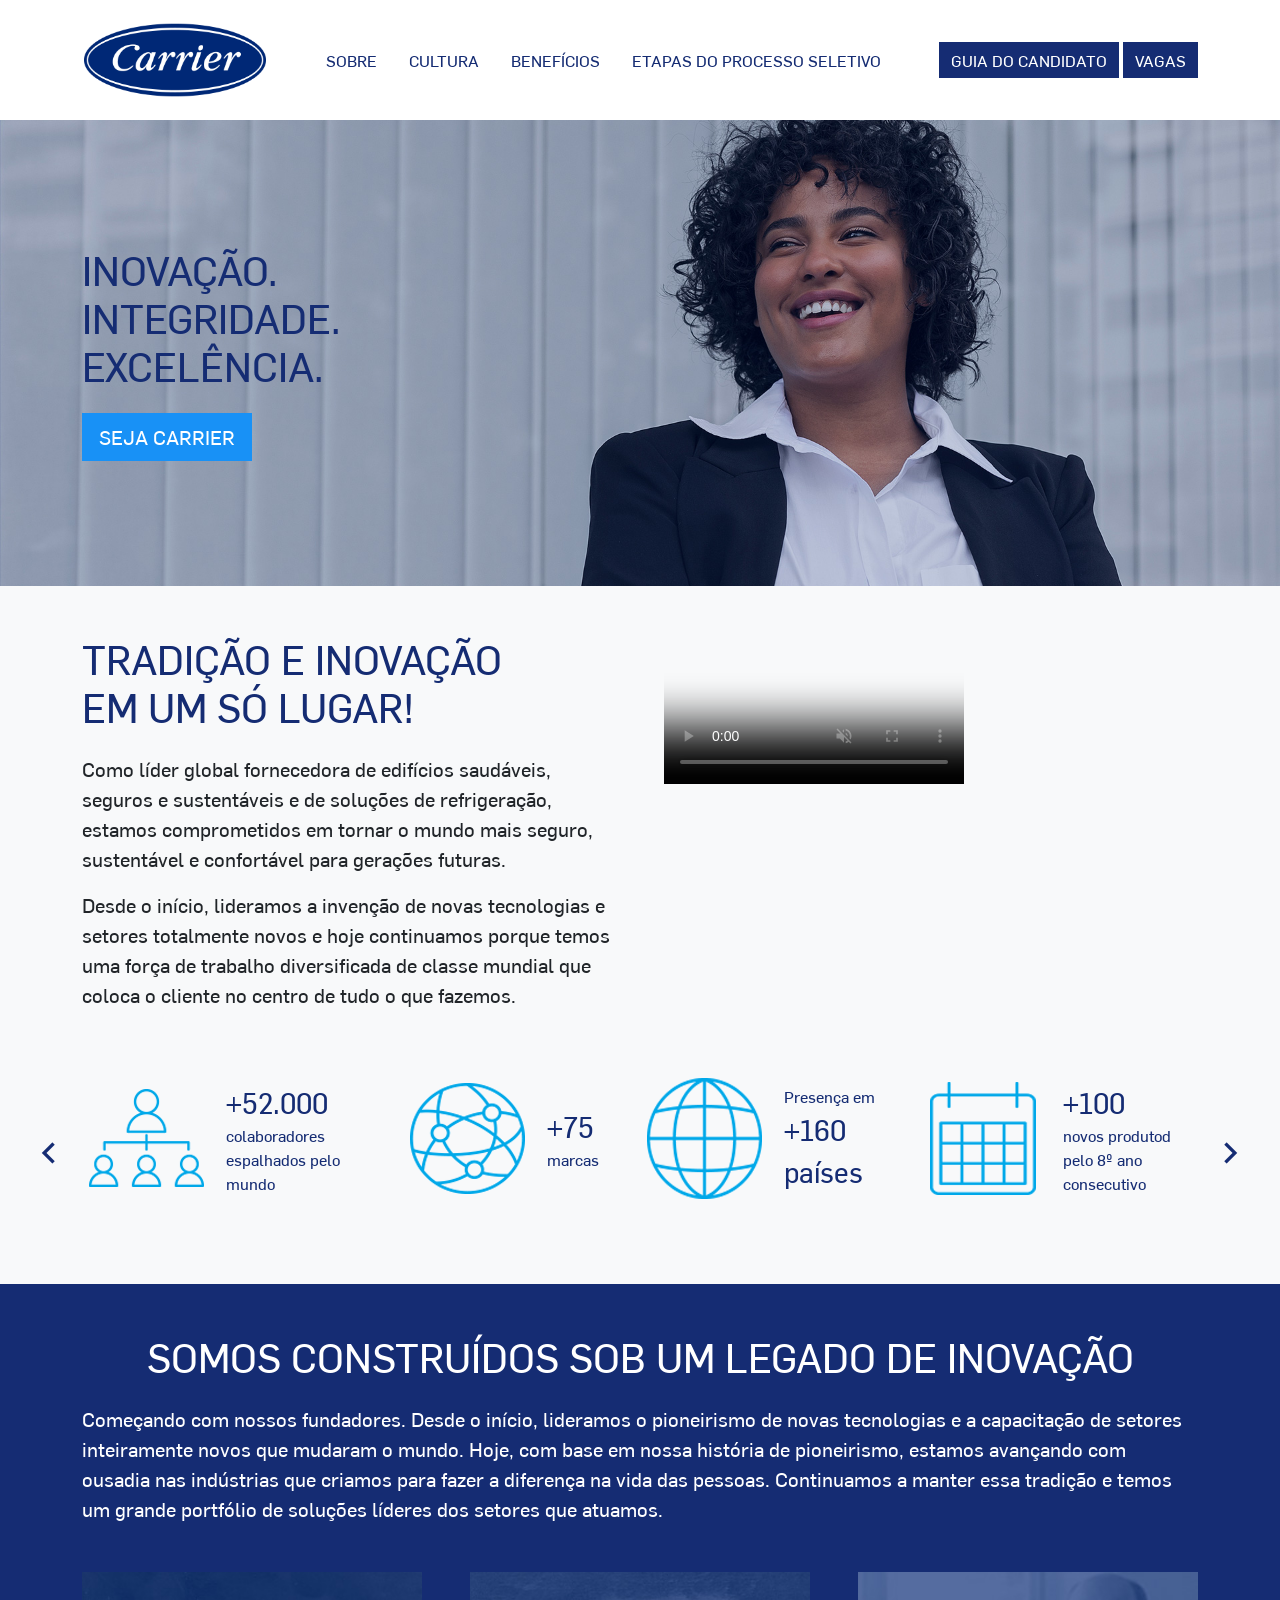
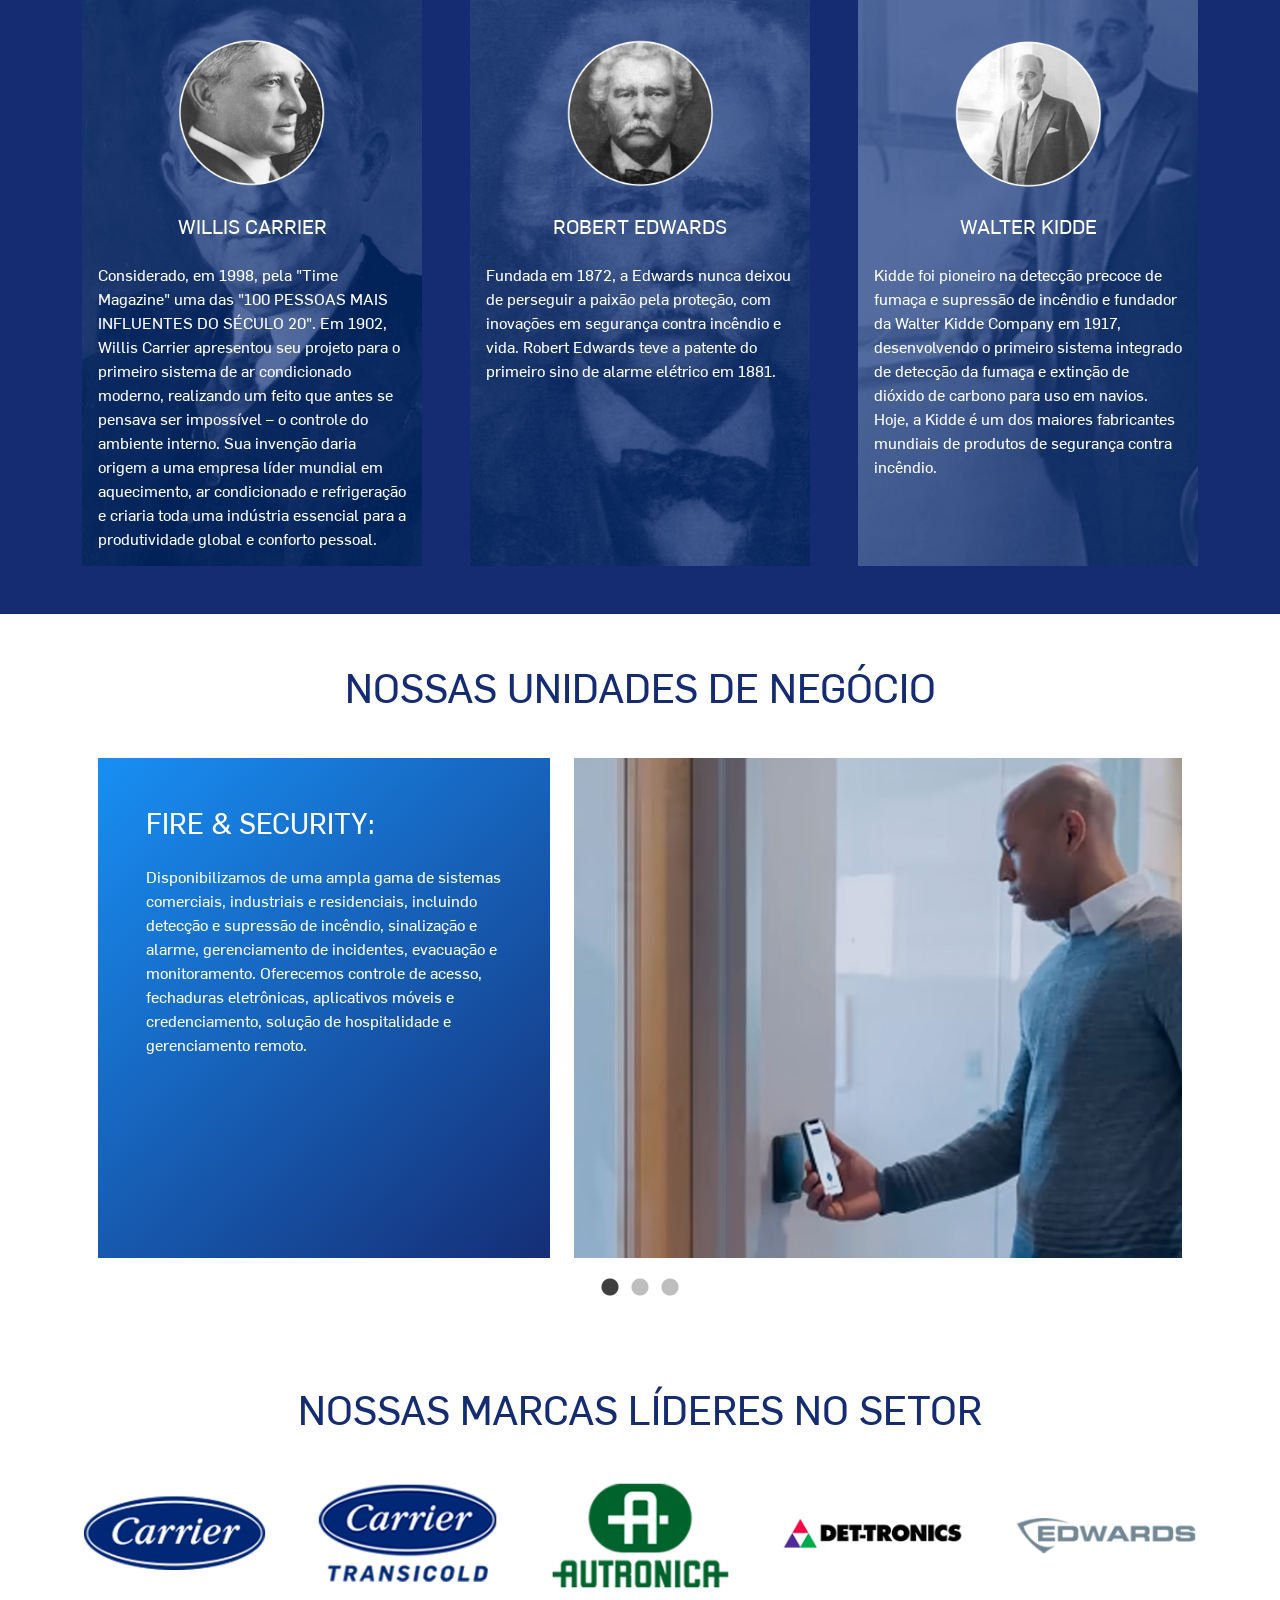
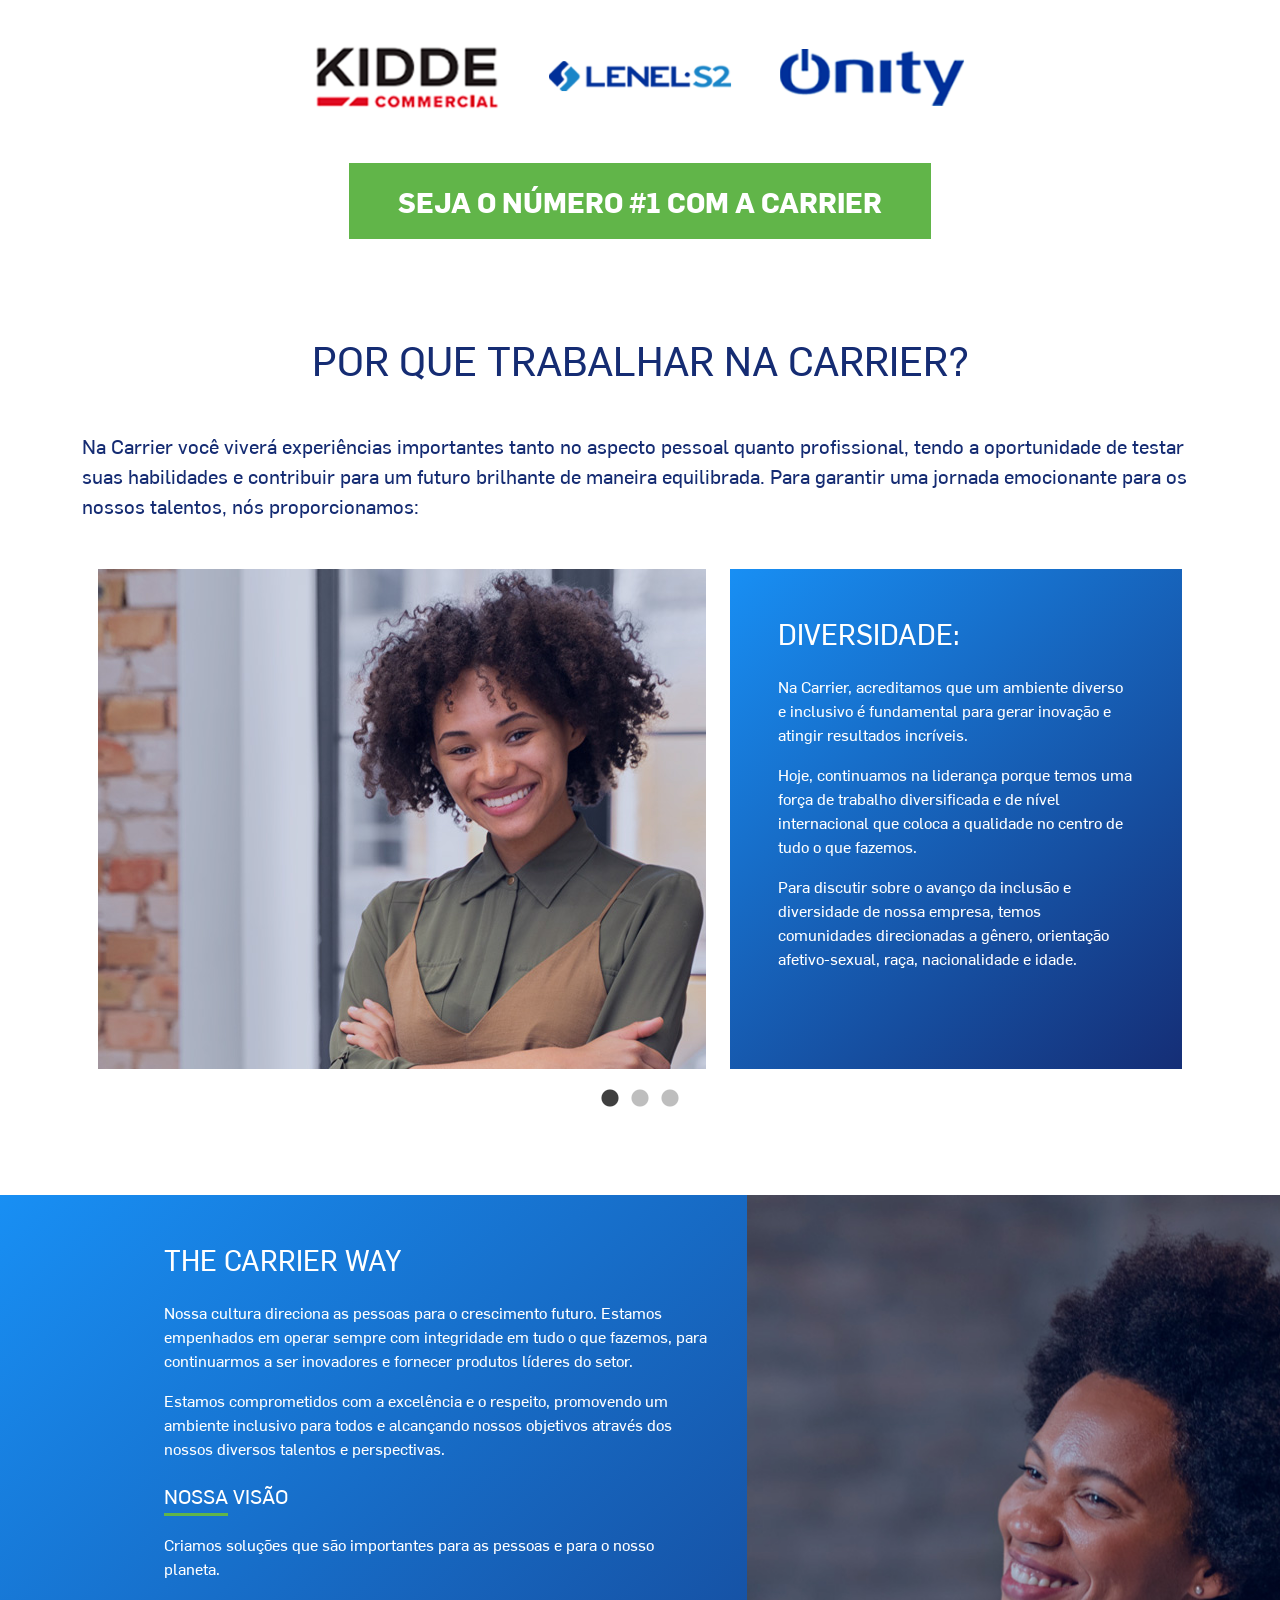
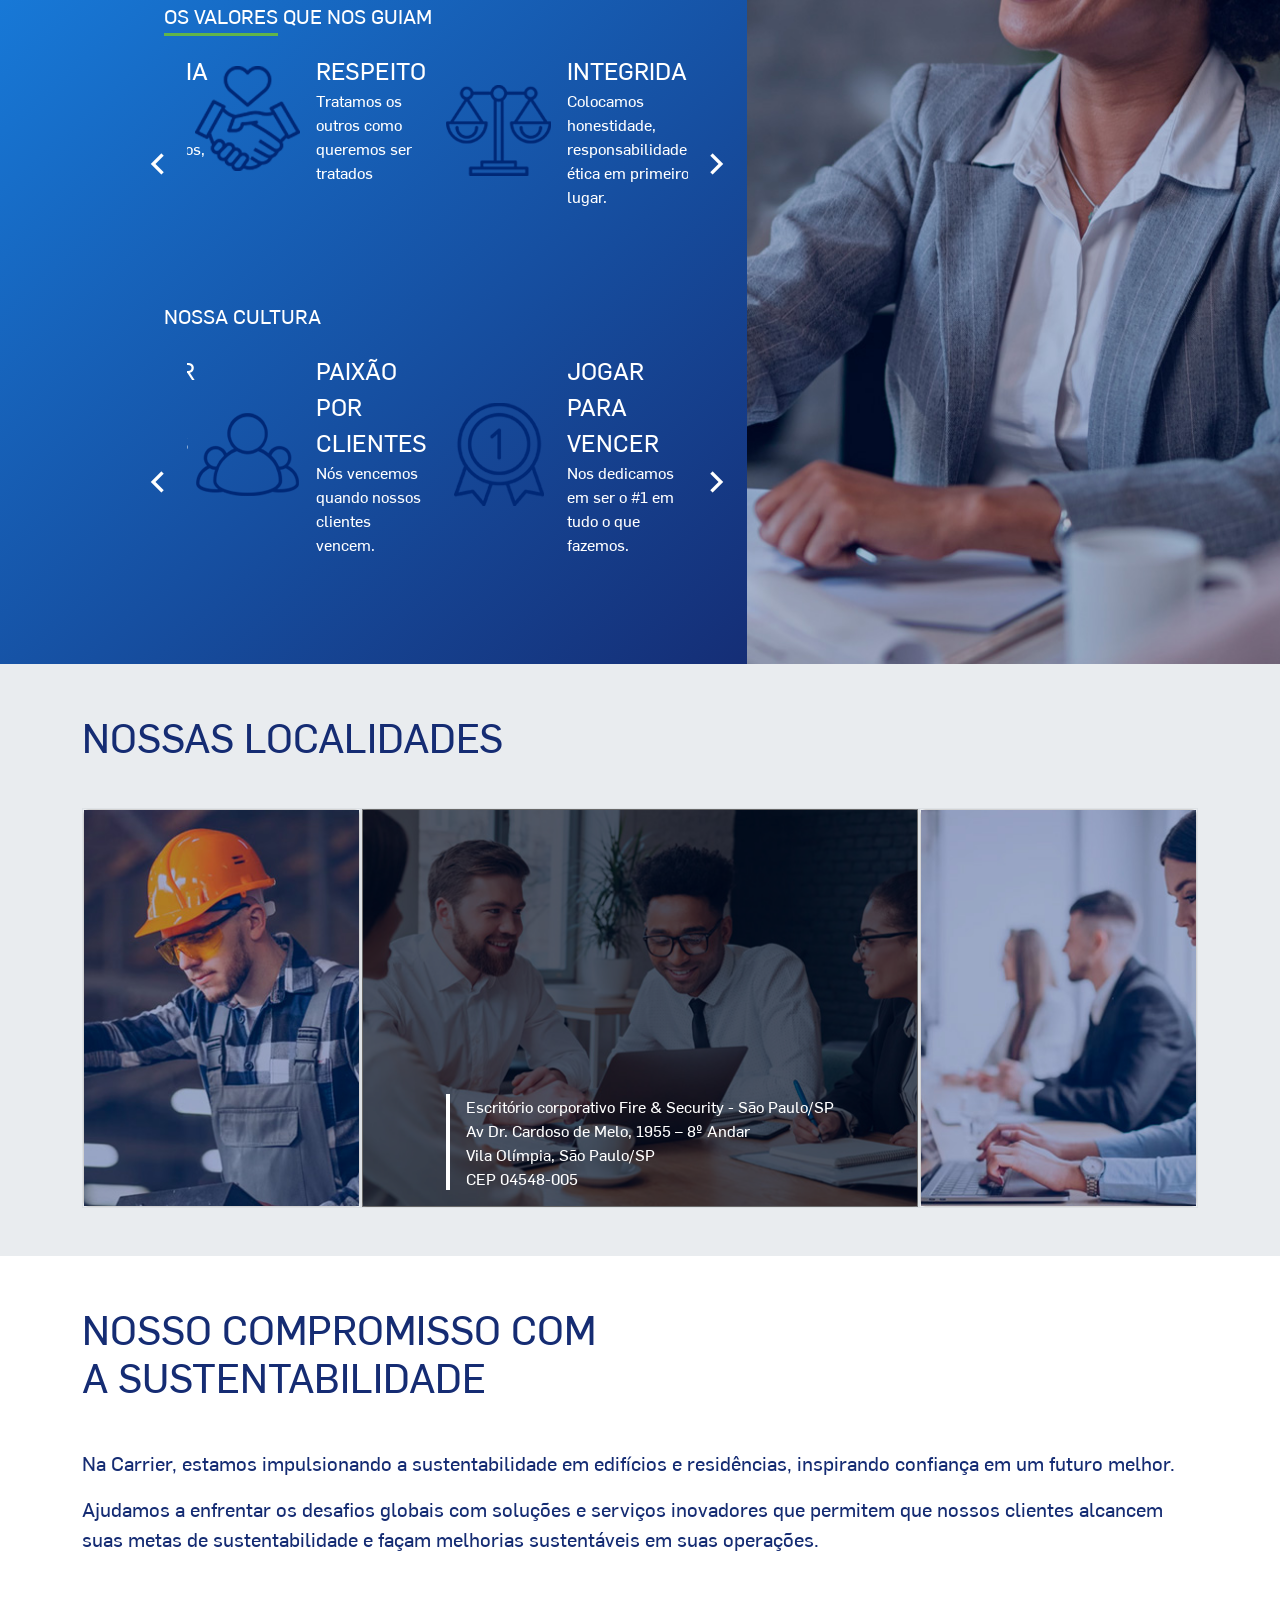
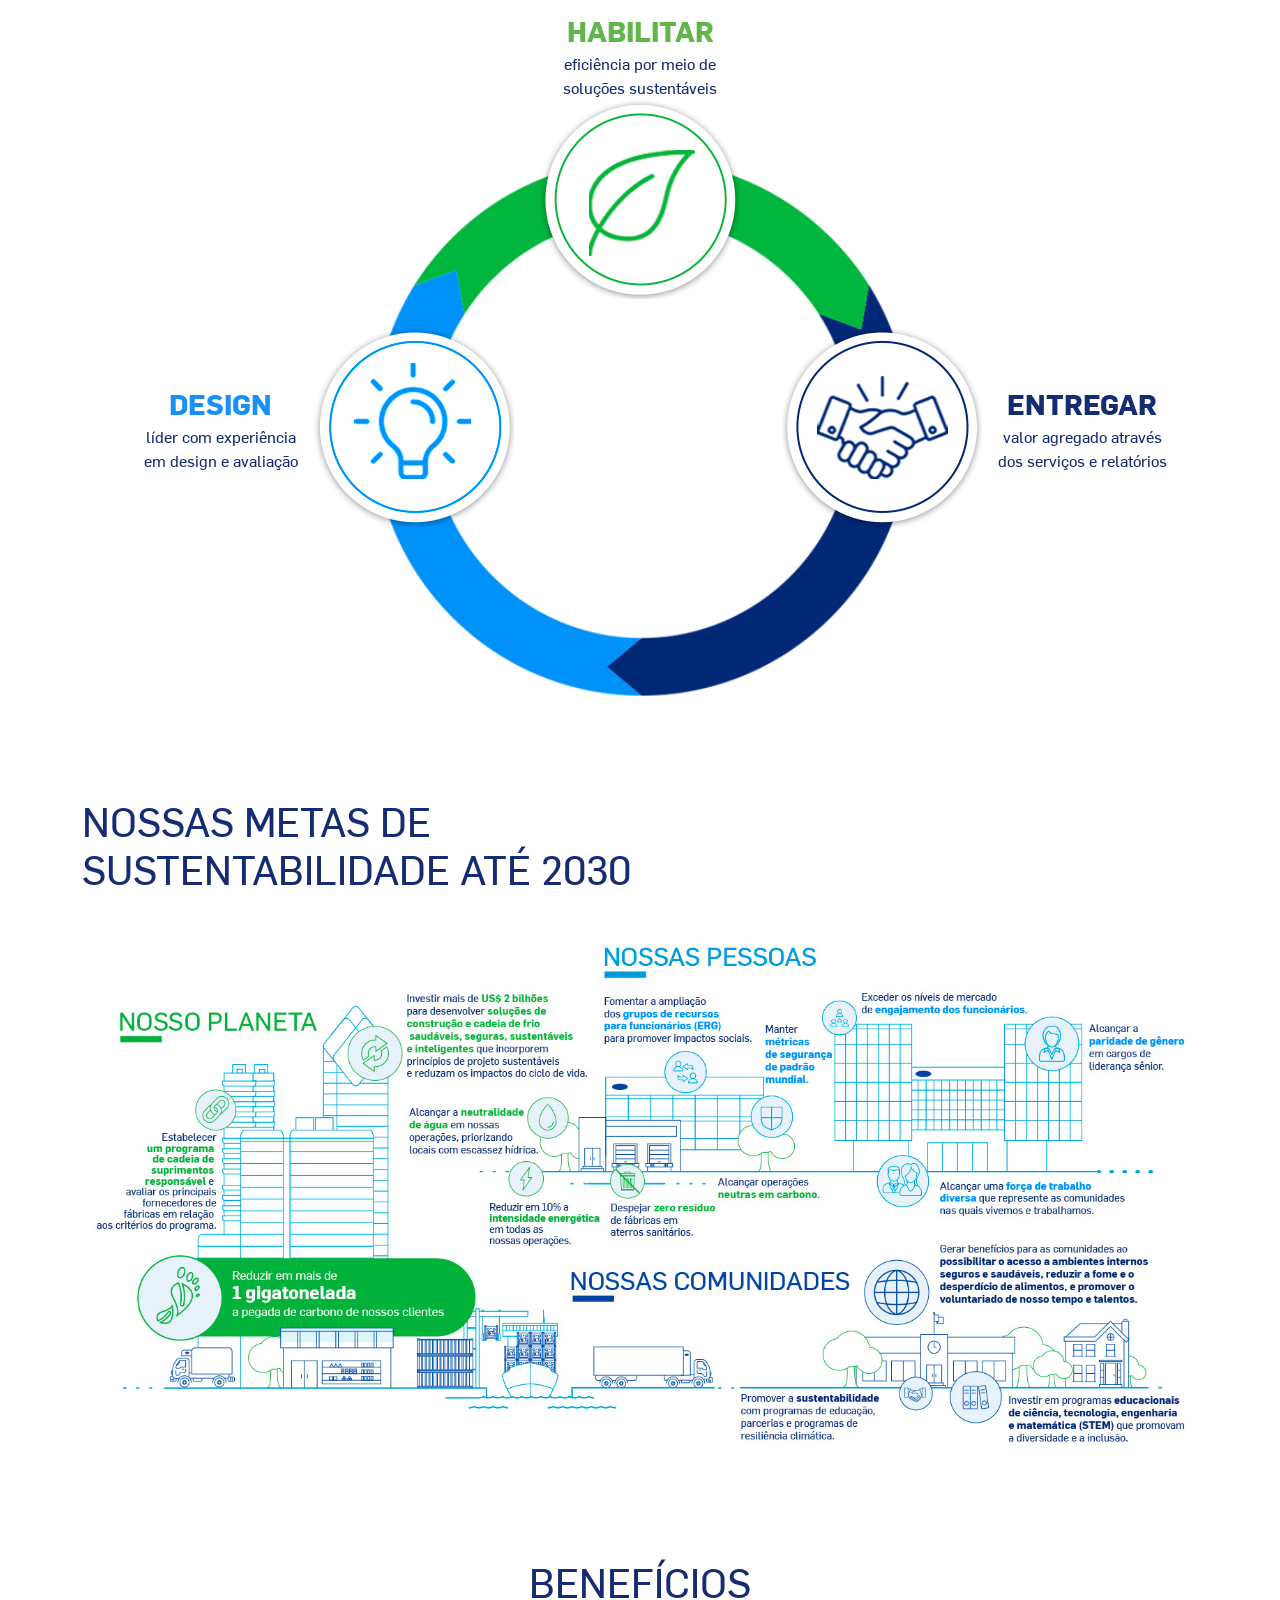
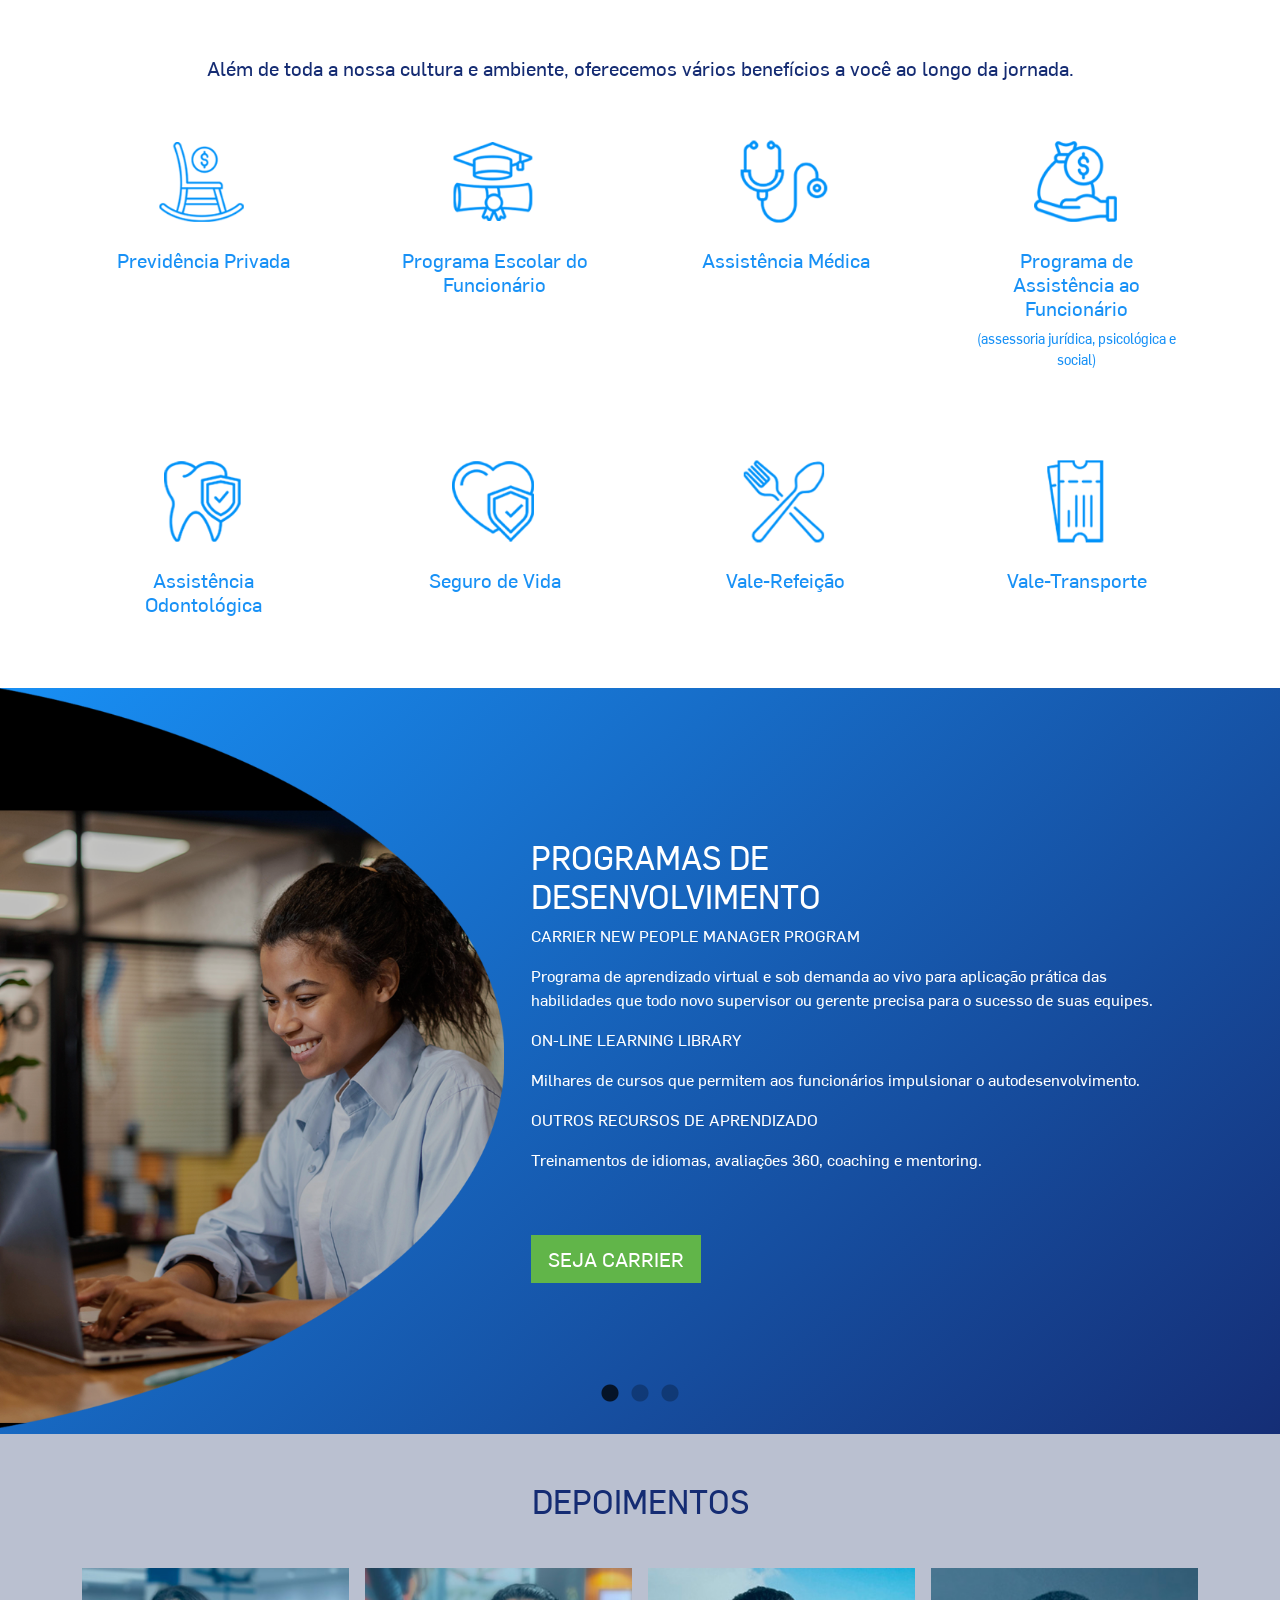
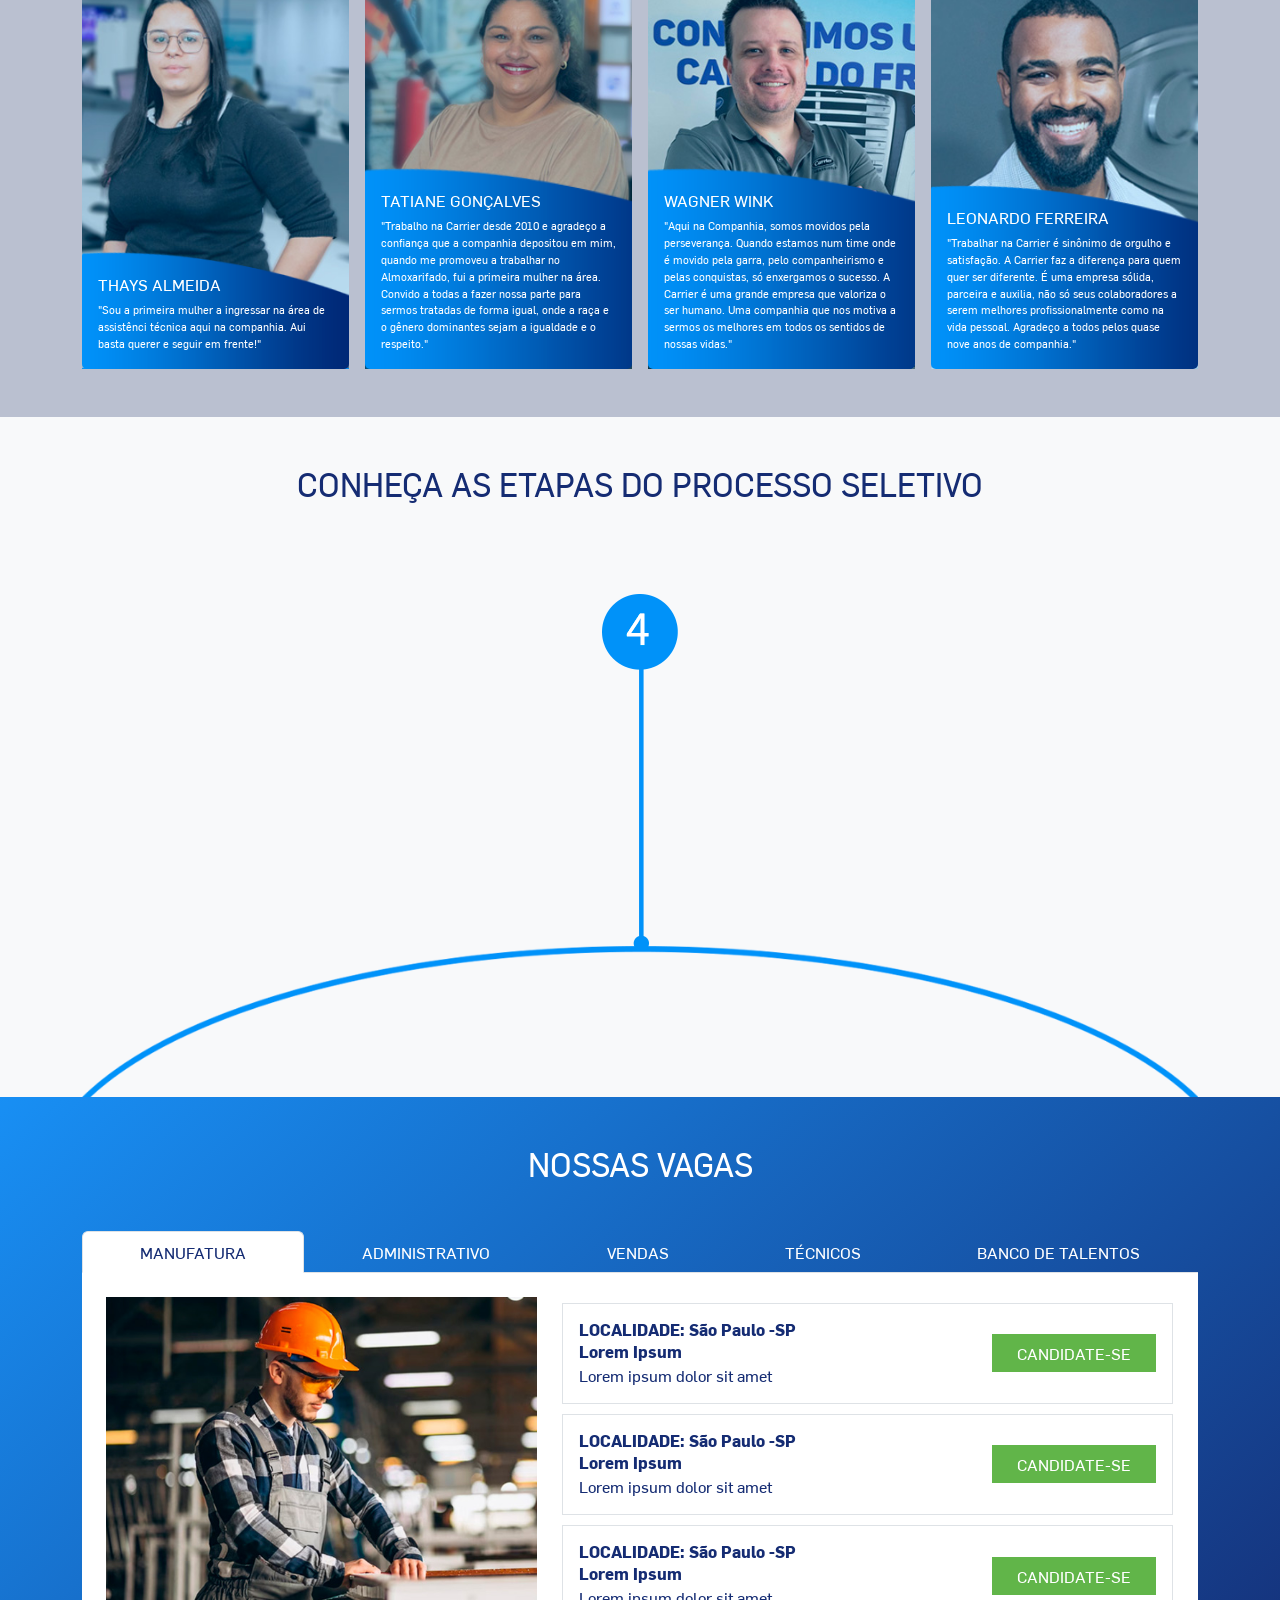
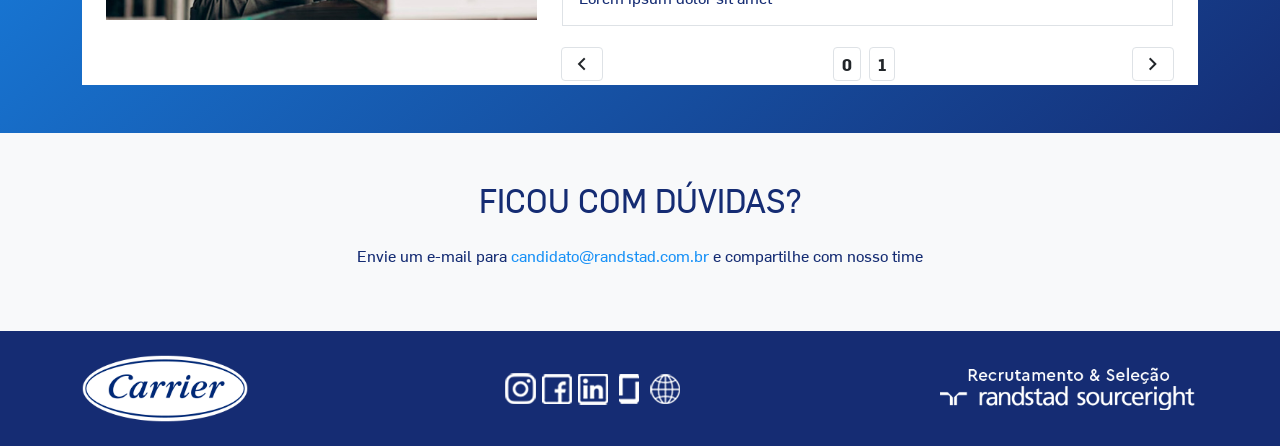
==== index.html @ 1249649c "ajuste" ====
<!doctype html>

<html lang="pt-br">
  
  <head>
    <meta charset="utf-8">
    <meta name="viewport" content="width=device-width, initial-scale=1" />
    <title>Carrier</title>
    <link rel="stylesheet" href="https://fonts.googleapis.com/css2?family=Material+Symbols+Outlined:opsz,wght,FILL,GRAD@20..48,100..700,0..1,-50..200" />
    <link rel="stylesheet" href="css/bootstrap.min.css">
    <link rel="stylesheet" href="css/slick.css">
    <link rel="stylesheet" href="css/slick-theme.css">
    <link rel="stylesheet" href="css/aos.css">
    <link rel="stylesheet" href="css/custom.css">
  </head>
  
  <body class="bg-light back-hidden">
    
    <header class="w-100 bg-white d-flex align-items-center justify-content-center">
      
      <div class="container">
        
        <div class="d-flex align-items-center">
          <button class="toggle-menu p-0 mt-2 ms-2 me-2 mb-0 bg-transparent border-0 d-block d-sm-none">
            <span class="material-symbols-outlined text-blue fs-1">menu</span>
          </button>
          <!-- <h1 class="d-block d-sm-none m-0">CARRIER</h1> -->
          <img src="images/logo.png" class="d-block w-25 d-sm-none" />
        </div>
        
        <div class="d-sm-flex justify-content-between align-items-center">
          
          <div class="logo col-sm-2 d-none d-sm-block">
            <img src="images/logo.png" class="d-block img-fluid" />
          </div>

          <div class="menu sidebar hide">
            <button class="toggle-menu p-0 mt-3 ms-3 mb-0 bg-transparent border-0 position-absolute top-0 start-0 d-block d-sm-none">
              <span class="material-symbols-outlined fs-1 text-blue">arrow_back</span>
            </button>
            <div class="d-block d-sm-none mb-4">
              <img src="images/logo.png" class="d-block w-75 mx-auto" />
            </div>
            <nav>
              <ul class="nav nav-fill">
                <li class="nav-item">
                  <a class="nav-link text-dark-blue" href="#sobre">SOBRE</a>
                </li>
                <li class="nav-item">
                  <a class="nav-link text-dark-blue" href="#nosso-jeito-de-ser">CULTURA</a>
                </li>
                <li class="nav-item">
                  <a class="nav-link text-dark-blue" href="#beneficios">BENEFÍCIOS</a>
                </li>
                <li class="nav-item">
                  <a class="nav-link text-dark-blue" href="#etapas">ETAPAS DO PROCESSO SELETIVO</a>
                </li>
              </ul>
            </nav>

            <a href="images/guia-do-candidato.pdf" download class="btn bg-dark-blue rounded-0 border-0 text-white d-block d-sm-none my-3">GUIA DO CANDIDATO</a>
            <a href="#vagas" id="vagas-mobile" class="btn bg-dark-blue rounded-0 border-0 text-white d-block d-sm-none">VAGAS</a>
          
          </div>
          
          <div class="buttons text-center d-none d-sm-block">
            <a href="images/guia-do-candidato.pdf" download class="btn bg-dark-blue rounded-0 border-0 text-white">GUIA DO CANDIDATO</a>
            <a href="#vagas" class="btn bg-dark-blue rounded-0 border-0 text-white">VAGAS</a>
          </div>

        </div>
      
      </div>
      
    </header>

    <main>
      
        <section class="banner ratio">
          <div>
            <div class="container h-100 d-flex align-items-center justify-content-start">
              <div>
                <h2 class="text-dark-blue fs-1 mb-4">
                  INOVAÇÃO.<br>
                  INTEGRIDADE.<br>
                  EXCELÊNCIA.<br>
                </h2>
                <a href="#vagas" class="btn btn-lg bg-soft-blue text-white rounded-0">SEJA CARRIER</a>
            </div>
          </div>
        </section>
        
        <section class="tradicao bg-light py-5" id="sobre">
          <div class="container">
            <div class="row g-5 pb-5">
              <div class="col-sm-6" data-aos="fade-right">
                <h2 class="text-dark-blue fs-1 mb-4">
                  TRADIÇÃO E INOVAÇÃO<br> EM UM SÓ LUGAR!
                </h2>
                <p class="lead">Como líder global fornecedora de edifícios saudáveis, seguros e sustentáveis e de soluções de refrigeração, estamos comprometidos em tornar o mundo mais seguro, sustentável e confortável para gerações futuras.</p>
                <p class="lead">Desde o início, lideramos a invenção de novas tecnologias e setores totalmente novos e hoje continuamos porque temos uma força de trabalho diversificada de classe mundial que coloca o cliente no centro de tudo o que fazemos.</p>
              </div>
              <div class="col-sm-6" data-aos="fade-left">
                <div class="ratio ratio-16x9">
                  <div>
                    <video autoplay="false" loop="" muted="" controls="controls" poster="/" class="img-fluid" id="video-sobre">
                      <source src="images/the-carrier-way.mp4" type="video/mp4">
                    </video>
                  </div>
                </div>
              </div>
            </div>

            <div class="tradicao-slide">
              <div>
                <div class="d-flex align-items-center justify-content-center">
                  <img src="images/slide-tradicao/icon1.png" class="d-block me-3">
                  <p class="m-0 text-dark-blue"><span class="fs-3  d-block">+52.000</span>colaboradores espalhados pelo mundo</p>
                </div>
              </div>
              <div>
                <div class="d-flex align-items-center justify-content-center">
                  <img src="images/slide-tradicao/icon2.png" class="d-block me-3">
                  <p class="m-0 text-dark-blue"><span class="fs-3  d-block">+75</span>marcas</p>
                </div>
              </div>
              <div>
                <div class="d-flex align-items-center justify-content-center">
                  <img src="images/slide-tradicao/icon3.png" class="d-block me-3">
                  <p class="m-0 text-dark-blue">Presença em <span class="fs-3  d-block">+160 países</span></p>
                </div>
              </div>
              <div>
                <div class="d-flex align-items-center justify-content-center">
                  <img src="images/slide-tradicao/icon4.png" class="d-block me-3">
                  <p class="m-0 text-dark-blue"><span class="fs-3  d-block">+100</span>novos produtod pelo 8º ano consecutivo</p>
                </div>
              </div>
              <div>
                <div class="d-flex align-items-center justify-content-center">
                  <img src="images/slide-tradicao/icon5.png" class="d-block me-3">
                  <p class="m-0 text-dark-blue"><span class="fs-3  d-block">9.000</span>patentes ativas e patentes pendentes de aplicações em todo o mundo</p>
                </div>
              </div>      
            </div>
          </div>
        </section>

        <section class="legado bg-dark-blue py-5" id="legado">
          <div class="container">
            <h2 class="fs-1 text-white text-center mb-4">SOMOS CONSTRUÍDOS SOB UM LEGADO DE INOVAÇÃO</h2>
            <p class="text-white lead mb-5">Começando com nossos fundadores. Desde o início, lideramos o pioneirismo de novas tecnologias e a capacitação de setores inteiramente novos que mudaram o mundo. Hoje, com base em nossa história de pioneirismo, estamos avançando com ousadia nas indústrias que criamos para fazer a diferença na vida das pessoas. Continuamos a manter essa tradição e temos um grande portfólio de soluções líderes dos setores que atuamos.</p>
          
            <div class="row g-5">
              <div class="col-sm-4" data-aos="fade-right">
                <div class="card card1 rounded-0 border-0 text-white h-100">
                  <div class="card-body">
                    <img src="images/legado/willis.png" class="rounded-circle col-sm-6 mt-5 mb-4 d-block mx-auto" alt="" />
                    <h5 class="card-title text-center mb-4">WILLIS CARRIER</h5>
                    <p class="card-text">Considerado, em 1998, pela "Time Magazine" uma das "100 PESSOAS MAIS INFLUENTES DO SÉCULO 20". Em 1902, Willis Carrier apresentou seu projeto para o primeiro sistema de ar condicionado moderno, realizando um feito que antes se pensava ser impossível – o controle do ambiente interno. Sua invenção daria origem a uma empresa líder mundial em aquecimento, ar condicionado e refrigeração e criaria toda uma indústria essencial para a produtividade global e conforto pessoal.</p>
                  </div>
                </div>
              </div>
              <div class="col-sm-4"data-aos="zoom-in">
                <div class="card card2 rounded-0 border-0 text-white h-100">
                  <div class="card-body">
                    <img src="images/legado/robert.png" class="rounded-circle col-sm-6 mt-5 mb-4 d-block mx-auto" alt="" />
                    <h5 class="card-title text-center mb-4">ROBERT EDWARDS</h5>
                    <p class="card-text">Fundada em 1872, a Edwards nunca deixou de perseguir a paixão pela proteção, com inovações em segurança contra incêndio e vida. Robert Edwards teve a patente do primeiro sino de alarme elétrico em 1881.</p>
                  </div>
                </div>
              </div>
              <div class="col-sm-4" data-aos="fade-left">
                <div class="card card3 rounded-0 border-0 text-white h-100">
                  <div class="card-body">
                    <img src="images/legado/walter.png" class="rounded-circle col-sm-6 mt-5 mb-4 d-block mx-auto" alt="" />
                    <h5 class="card-title text-center mb-4">WALTER KIDDE</h5>
                    <p class="card-text">Kidde foi pioneiro na detecção precoce de fumaça e supressão de incêndio e fundador da Walter Kidde Company em 1917, desenvolvendo o primeiro sistema integrado de detecção da fumaça e extinção de dióxido de carbono para uso em navios. Hoje, a Kidde é um dos maiores fabricantes mundiais de produtos de segurança contra incêndio.</p>
                  </div>
                </div>
              </div>
            </div>
          </div>
        </section>

        <section class="unidades bg-white py-5" id="legado">
          <div class="container">
            <h2 class="fs-1 text-dark-blue text-center mb-5">NOSSAS UNIDADES DE NEGÓCIO</h2>
            
            <div class="unidades-slide">

              <div>
                <div class="mx-3 d-none d-sm-block">
                  <div class="row m-0">
                    <div class="col-sm-5 bg-gradient-blue p-5 text-white">
                      <h3 class="mb-4">FIRE & SECURITY:</h3>
                      <p>Disponibilizamos de uma ampla gama de sistemas comerciais, industriais e residenciais, incluindo detecção e supressão de incêndio, sinalização e alarme, gerenciamento de incidentes, evacuação e monitoramento. Oferecemos controle de acesso, fechaduras eletrônicas, aplicativos móveis e credenciamento, solução de hospitalidade e gerenciamento remoto.</p>
                    </div>
                    <div class="col-sm-7 ps-4 img-container">
                      <img src="images/unidades/fire.jpg" class="cover" alt="" />
                    </div>
                  </div>
                </div>
                <div class="d-block d-sm-none">
                  <div class="card">
                    <img src="images/unidades/fire.jpg" class="card-img-top" alt="" />
                    <div class="card-body bg-gradient-blue text-white">
                      <h3 class="mb-4">FIRE & SECURITY:</h3>
                      <p>Disponibilizamos de uma ampla gama de sistemas comerciais, industriais e residenciais, incluindo detecção e supressão de incêndio, sinalização e alarme, gerenciamento de incidentes, evacuação e monitoramento. Oferecemos controle de acesso, fechaduras eletrônicas, aplicativos móveis e credenciamento, solução de hospitalidade e gerenciamento remoto.</p>
                    </div>
                  </div>
                </div>
              </div>

              <div>
                <div class="mx-3 d-none d-sm-block">
                  <div class="row m-0">
                    <div class="col-sm-5 bg-gradient-blue p-5 text-white">
                      <h3 class="mb-4">REFRIGERATION:</h3>
                      <p>Oferecemos a mais alta tecnologia em resfriadores disponíveis no mercado, com produtos que vão desde um design compacto a altíssima eficiência energética com baixo custo operacional.</p>
                      <p>Nossos sistemas liberam as pessoas para serem produtivas nos climas mais severos. Quando novos desafios surgem, nossas inovações ajudam as pessoas a se moverem: enchendo edifícios e casas com saúde e ar limpo, mantendo as pessoas seguras e garantindo que alimentos e medicamentos permaneçam frios e frescos até que alcancem aqueles que mais precisam deles.</p>
                    </div>
                    <div class="col-sm-7 ps-4 img-container">
                      <img src="images/unidades/refrigeration.jpg" class="cover" alt="" />
                    </div>
                  </div>
                </div>
                
                <div class="d-block d-sm-none">
                  <div class="card">
                    <img src="images/unidades/refrigeration.jpg" class="card-img-top" alt="" />
                    <div class="card-body bg-gradient-blue text-white">
                      <h3 class="mb-4">REFRIGERATION:</h3>
                      <p>Oferecemos a mais alta tecnologia em resfriadores disponíveis no mercado, com produtos que vão desde um design compacto a altíssima eficiência energética com baixo custo operacional.</p>
                      <p>Nossos sistemas liberam as pessoas para serem produtivas nos climas mais severos. Quando novos desafios surgem, nossas inovações ajudam as pessoas a se moverem: enchendo edifícios e casas com saúde e ar limpo, mantendo as pessoas seguras e garantindo que alimentos e medicamentos permaneçam frios e frescos até que alcancem aqueles que mais precisam deles.</p>
                    </div>
                  </div>
                </div>
              </div>

              <div>
                <div class="mx-3 d-none d-sm-block">
                  <div class="row m-0">
                    <div class="col-sm-5 bg-gradient-blue p-5 text-white">
                      <h3 class="mb-4">HEATING, VENTILATION AND AIR CONDITIONING (HVAC):</h3>
                      <p>Com tecnologia de ponta, empregamos o que há de mais avançado na indústria HVAC no fornecimento de condicionamento de ar em escala residencial, comercial ou industrial, sempre em conformidade com as últimas normas regulamentadoras do setor.</p>
                    </div>
                    <div class="col-sm-7 ps-4 img-container">
                      <img src="images/unidades/heating.jpg" class="cover" alt="" />
                    </div>
                  </div>
                </div>
                <div class="d-block d-sm-none">
                  <div class="card">
                    <img src="images/unidades/heating.jpg" class="card-img-top" alt="" />
                    <div class="card-body bg-gradient-blue text-white">
                      <h3 class="mb-4">HEATING, VENTILATION AND AIR CONDITIONING (HVAC):</h3>
                      <p>Com tecnologia de ponta, empregamos o que há de mais avançado na indústria HVAC no fornecimento de condicionamento de ar em escala residencial, comercial ou industrial, sempre em conformidade com as últimas normas regulamentadoras do setor.</p>
                    </div>
                  </div>
                </div>
              </div>

              

            </div>
          </div>
        </section>

        <section class="marcas bg-white py-5" id="legado">
          <div class="container">
            <h2 class="fs-1 text-dark-blue fw-light text-center mb-5">NOSSAS MARCAS LÍDERES NO SETOR</h2>
            <div class="row row-cols-2 row-cols-sm-5 justify-content-center align-items-center g-5 mb-5">
              <div class="col"><img src="images/marcas/carrier1.png" class="img-fluid" alt="" data-aos="zoom-in" data-aos-delay="0" /></div>
              <div class="col"><img src="images/marcas/carrier2.png" class="img-fluid" alt="" data-aos="zoom-in" data-aos-delay="100" /></div>
              <div class="col"><img src="images/marcas/autronica.png" class="img-fluid" alt="" data-aos="zoom-in" data-aos-delay="200" /></div>
              <div class="col"><img src="images/marcas/dettronics.png" class="img-fluid" alt="" data-aos="zoom-in" data-aos-delay="300" /></div>
              <div class="col"><img src="images/marcas/edwards.png" class="img-fluid" alt="" data-aos="zoom-in" data-aos-delay="400" /></div>
              <div class="col"><img src="images/marcas/kidde.png" class="img-fluid" alt="" data-aos="zoom-in" data-aos-delay="500" /></div>
              <div class="col"><img src="images/marcas/lenel.png" class="img-fluid" alt="" data-aos="zoom-in" data-aos-delay="600" /></div>
              <div class="col"><img src="images/marcas/onity.png" class="img-fluid" alt="" data-aos="zoom-in" data-aos-delay="700" /></div>
            </div>
            <div class="text-center">
              <a href="#vagas" class="d-inline-block btn rounded-0 bg-blue text-white fw-bold px-5 py-3 fs-3 bg-green text-center">SEJA O NÚMERO #1 COM A CARRIER</a>
            </div>
          </div>
        </section>

        <section class="trabalhar-na-carrier bg-white py-sm-5" id="trabalhar-na-carrier">
          <div class="container">
            <h2 class="fs-1 text-dark-blue text-center mb-5">POR QUE TRABALHAR NA CARRIER?</h2>
            <p class="text-dark-blue mb-5 lead">Na Carrier você viverá experiências importantes tanto no aspecto pessoal quanto profissional, tendo a oportunidade de testar suas habilidades e contribuir para um futuro brilhante de maneira equilibrada. Para garantir uma jornada emocionante para os nossos talentos, nós proporcionamos:</p>
            <div class="trabalhar-na-carrier-slide">
              
              <div>
                <div class="mx-3 d-none d-sm-block">
                  <div class="row m-0">
                    <div class="col-sm-7 ps-0 pe-4 img-container position-relative">
                      <picture>
                        <img src="images/trabalhar-na-carrier/diversidade.jpg" alt="" />
                      </picture>
                    </div>
                    <div class="col-sm-5 bg-gradient-blue p-5 text-white">
                      <h3 class="mb-4">DIVERSIDADE:</h3>
                        <p>Na Carrier, acreditamos que um ambiente diverso e inclusivo é fundamental para gerar inovação e atingir resultados incríveis.</p>
                        <p>Hoje, continuamos na liderança porque temos uma força de trabalho diversificada e de nível internacional que coloca a qualidade no centro de tudo o que fazemos.</p>
                        <p>Para discutir sobre o avanço da inclusão e diversidade de nossa empresa, temos comunidades direcionadas a gênero, orientação afetivo-sexual, raça, nacionalidade e idade.</p>
                    </div>
                  </div>
                </div>
                <div class="d-block d-sm-none">
                  <div class="card">
                    <img src="images/trabalhar-na-carrier/diversidade.jpg" alt="" class="card-img-top" />
                    <div class="card-body bg-gradient-blue text-white">
                      <h3 class="mb-4">DIVERSIDADE:</h3>
                      <p>Na Carrier, acreditamos que um ambiente diverso e inclusivo é fundamental para gerar inovação e atingir resultados incríveis.</p>
                      <p>Hoje, continuamos na liderança porque temos uma força de trabalho diversificada e de nível internacional que coloca a qualidade no centro de tudo o que fazemos.</p>
                      <p>Para discutir sobre o avanço da inclusão e diversidade de nossa empresa, temos comunidades direcionadas a gênero, orientação afetivo-sexual, raça, nacionalidade e idade.</p>
                    </div>
                  </div>
                </div>
              </div>

              <div>
                <div class="mx-3 d-none d-sm-block">
                  <div class="row m-0">
                    <div class="col-sm-7 ps-0 pe-4 img-container position-relative">
                      <picture>
                        <img src="images/trabalhar-na-carrier/seguranca.jpg" alt="" />
                      </picture>
                    </div>
                    <div class="col-sm-5 bg-gradient-blue p-5 text-white">
                      <h3 class="mb-4">SEGURANÇA:</h3>
                        <p>A Carrier está empenhada em tornar o mundo mais seguro, sustentável e confortável para as próximas gerações. Desde o início, lideramos a invenção de novas tecnologias e indústrias totalmente novas, sempre visando proteção e cuidado para nossos colaboradores em seu ambiente de trabalho e qualidade de entrega para clientes.</p>
                    </div>
                  </div>
                </div>
                <div class="d-block d-sm-none">
                  <div class="card">
                    <img src="images/trabalhar-na-carrier/seguranca.jpg" alt="" class="card-img-top" />
                    <div class="card-body bg-gradient-blue text-white">
                      <h3 class="mb-4">SEGURANÇA:</h3>
                      <p>A Carrier está empenhada em tornar o mundo mais seguro, sustentável e confortável para as próximas gerações. Desde o início, lideramos a invenção de novas tecnologias e indústrias totalmente novas, sempre visando proteção e cuidado para nossos colaboradores em seu ambiente de trabalho e qualidade de entrega para clientes.</p>
                    </div>
                  </div>
                </div>
              </div>

              <div>
                <div class="mx-3 d-none d-sm-block">
                  <div class="row m-0">
                    <div class="col-sm-7 ps-0 pe-4 img-container position-relative">
                      <picture>
                        <img src="images/trabalhar-na-carrier/equilibrio.jpg" alt="" />
                      </picture>
                    </div>
                    <div class="col-sm-5 bg-gradient-blue p-5 text-white">
                      <h3 class="mb-4">EQUILÍBRIO ENTRE VIDA E TRABALHO:</h3>
                        <p>Aqui você encontrará um ambiente de trabalho flexível, com políticas de desenvolvimento e mobilidade bem definidas que contribuem para a evolução pessoal e profissional dos nossos colaboradores.</p>
                        <P>Também realizamos avaliações de desempenho, permitindo melhores conexões entre os colaboradores e sua liderança, com foco no crescimento, transparência e clareza nas expectativas.</p>
                    </div>
                  </div>
                </div>
                <div class="d-block d-sm-none">
                  <div class="card">
                    <img src="images/trabalhar-na-carrier/equilibrio.jpg" alt="" class="card-img-top" />
                    <div class="card-body bg-gradient-blue text-white">
                      <h3 class="mb-4">EQUILÍBRIO ENTRE VIDA E TRABALHO:</h3>
                      <p>Aqui você encontrará um ambiente de trabalho flexível, com políticas de desenvolvimento e mobilidade bem definidas que contribuem para a evolução pessoal e profissional dos nossos colaboradores.</p>
                        <P>Também realizamos avaliações de desempenho, permitindo melhores conexões entre os colaboradores e sua liderança, com foco no crescimento, transparência e clareza nas expectativas.</p>
                    </div>
                  </div>
                </div>
              </div>

            </div>
          </div>
        </section>

        <section class="nosso-jeito-de-ser bg-white pt-5" id="nosso-jeito-de-ser">
          <div class="container-fluid px-0">
            <div class="row g-0">
              <div class="col-sm-7 bg-gradient-blue">
                <div class="row justify-content-end h-100">
                  <div class="col-sm-10 p-5 text-white px-5" data-aos="fade-right" data-aos-delay="100">
                    <h3 class="mb-4">THE CARRIER WAY</h3>
                    <p>Nossa cultura direciona as pessoas para o crescimento futuro. Estamos empenhados em operar sempre com integridade em tudo o que fazemos, para continuarmos a ser inovadores e fornecer produtos líderes do setor.</p>
                    <p>Estamos comprometidos com a excelência e o respeito, promovendo um ambiente inclusivo para todos e alcançando nossos objetivos através dos nossos diversos talentos e perspectivas.</p>
                    <h5 class="my-4"><span class="border-bottom-green">NOSSA</span> VISÃO</h5>
                    <p>Criamos soluções que são importantes para as pessoas e para o nosso planeta.</p>

                    <h5 class="my-4"><span class="border-bottom-green">OS VALORES</span> QUE NOS GUIAM</h5>

                    <div class="valores-slide col-11 mx-auto">
                      <div class="mx-2">
                        <div class="d-flex align-items-center">
                          <img src="images/the-carrier-way/respeito.png" class="d-block me-3">
                          <p class="m-0"><span class="fs-4  d-block">RESPEITO</span>Tratamos os outros como queremos ser tratados</p>
                        </div>
                      </div>
                      <div class="mx-2">
                        <div class="d-flex align-items-center">
                          <img src="images/the-carrier-way/integridade.png" class="d-block me-3">
                          <p class="m-0"><span class="fs-4 d-block">INTEGRIDADE</span>Colocamos honestidade, responsabilidade e ética em primeiro lugar.</p>
                        </div>
                      </div>
                      <div class="mx-2">
                        <div class="d-flex align-items-center">
                          <img src="images/the-carrier-way/inclusao.png" class="d-block me-3">
                          <p class="m-0"><span class="fs-4 d-block">INCLUSÃ0</span>Nós nos esforçamos para criar um ambiente onde todos se sintam incluídos, independentemente de nossas diferenças. </p>
                        </div>
                      </div>
                      <div class="mx-2">
                        <div class="d-flex align-items-center">
                          <img src="images/the-carrier-way/inovacao.png" class="d-block me-3">
                          <p class="m-0"><span class="fs-4 d-block">INOVAÇÃO</span>Buscamos constantemente desenvolver, melhorar e crescer de forma sustentável. </p>
                        </div>
                      </div>
					  
					  <div class="mx-2">
                        <div class="d-flex align-items-center">
                          <img src="images/the-carrier-way/excelencia.png" class="d-block me-3">
                          <p class="m-0"><span class="fs-4 d-block">EXCELÊNCIA</span>Entregamos pelo mérito de nossos produtos e serviços, com urgência e execução impecável.</p>
                        </div>
                      </div>
                    </div>

                    <h5 class="mb-4 my-4">NOSSA CULTURA</h5>

                    <div class="cultura-slide col-11 mx-auto">
                      <div class="mx-2">
                        <div class="d-flex align-items-center">
                          <img src="images/the-carrier-way/paixao-por-clientes.png" class="d-block me-3">
                          <p class="m-0"><span class="fs-4 d-block">PAIXÃO POR CLIENTES</span>Nós vencemos quando nossos clientes vencem.</p>
                        </div>
                      </div>
                      <div class="mx-2">
                        <div class="d-flex align-items-center">
                          <img src="images/the-carrier-way/jogar-para-vencer.png" class="d-block me-3">
                          <p class="m-0"><span class="fs-4 d-block">JOGAR PARA VENCER</span>Nos dedicamos em ser o #1 em tudo o que fazemos.</p>
                        </div>
                      </div>
                      <div class="mx-2">
                        <div class="d-flex align-items-center">
                          <img src="images/the-carrier-way/ousar-para-mudar.png" class="d-block me-3">
                          <p class="m-0"><span class="fs-4 d-block">OUSAR PARA MUDAR</span>Inovamos e buscamos soluções sustentáveis.</p>
                        </div>
                      </div>
                      <div class="mx-2">
                        <div class="d-flex align-items-center">
                          <img src="images/the-carrier-way/alcancar-os-melhores-resultados.png" class="d-block me-3">
                          <p class="m-0"><span class="fs-4  d-block">ALCANÇAR OS RESULTADOS</span>Nós performamos com integridade.</p>
                        </div>
                      </div>
					  
					   <div class="mx-2">
                        <div class="d-flex align-items-center">
                          <img src="images/the-carrier-way/escolher-a-agilidade.png" class="d-block me-3">
                          <p class="m-0"><span class="fs-4 d-block">ESCOLHER A AGILIDADE</span>Nos focamos e nos movemos com predisposição para agir.</p>
                        </div>
                      </div>
                      <div class="mx-2">
                        <div class="d-flex align-items-center">
                          <img src="images/the-carrier-way/construir-os-melhores-times.png" class="d-block me-3">
                          <p class="m-0"><span class="fs-4  d-block">CONSTRUIR OS MELHORES TIMES</span>Desenvolvemos times diversos, e os empoderamos para avançar rápido.</p>
                        </div>
                      </div>
					  
                    </div>
                  </div>
                </div>
              </div>
              <div class="col-sm-5 bg-body-secondary position-relative">
                <div class="position-absolute w-100 h-100">
                  <img src="images/the-carrier-way/woman.jpg" class="object-fit-cover h-100 w-100" />
                </div>
              </div>
            </div>
          </div>
        </section>

        <section class="localidades bg-body-secondary py-5" id="localidades">
          <div class="container">
            <h2 class="fs-1 text-dark-blue fw-light mb-5">NOSSAS LOCALIDADES</h2>
            <ul class="list-unstyled m-0 mw-100 d-flex">
              <li class="border position-relative">
                <div class="card position-relative h-100">
                  <img src="images/localidades/localidade1.jpg" class="position-absolute object-fit-cover h-100 w-100" alt="...">
                  <div class="card-img-overlay text-white d-flex align-items-end justify-content-center z-3">
                    <p class="card-text border-start border-4 border-white ps-3">Fábrica Carrier/Kidde - Extrema/MG<br>
                    Rodovia Fernão Dias, Km 939,6, S/N<br>
                    Rodeio, Extrema/MG<br>
                    CEP 37640-000</p>
                  </div>
                </div>
              </li>
              <li class="border position-relative">
                <div class="card position-relative h-100">
                  <img src="images/localidades/localidade2.jpg" class="position-absolute object-fit-cover h-100 w-100" alt="...">
                  <div class="card-img-overlay text-white d-flex align-items-end justify-content-center z-3">
                    <p class="card-text border-start border-4 border-white ps-3">Escritório corporativo Fire & Security - São Paulo/SP<br>
                    Av Dr. Cardoso de Melo, 1955 – 8º Andar<br>
                    Vila Olímpia, São Paulo/SP<br>
                    CEP 04548-005</p>
                  </div>
                </div>
              </li>
              <li class="border position-relative">
                <div class="card position-relative h-100">
                  <img src="images/localidades/localidade3.jpg" class="position-absolute object-fit-cover h-100 w-100" alt="...">
                  <div class="card-img-overlay text-white d-flex align-items-end justify-content-center z-3">
                    <p class="card-text border-start border-4 border-white ps-3">Carrier Transicold - Esteio/RS<br>
                    R. dos Ferroviários, 215 - 11º andar<br>
                    Centro, Esteio/RS <br>
                    CEP 93265-150</p>
                  </div>
                </div>
              </li>
            </ul>
          </div>
        </section>

        <section class="sustentabilidade bg-white py-5" id="sustentabilidade">
          <div class="container text-dark-blue">
            <h2 class="fs-1 fw-light mb-5">NOSSO COMPROMISSO COM<br> A SUSTENTABILIDADE</h2>
            <p class="lead">Na Carrier, estamos impulsionando a sustentabilidade em edifícios e residências, inspirando confiança em um futuro melhor.</p>
            <p class="lead">Ajudamos a enfrentar os desafios globais com soluções e serviços inovadores que permitem que nossos clientes alcancem suas metas de sustentabilidade e façam melhorias sustentáveis em suas operações.</p>

            <div class="row justify-content-center ring-container d-none d-sm-flex">
              <div class="col-sm-6">
                <div class="ratio ratio-1x1 position-relative">
                  <div>
                    <img src="images/sustentabilidade/ring.png" class="position-absolute top-0 start-50 translate-middle-x w-100" />
                    
                    <div class="icon-top-container position-absolute top-0 start-50 translate-middle">
                      <div  data-aos="zoom-in" data-aos-delay="100">
                        <p class="text-center m-0"><span class="fs-3 text-green fw-bold d-block">HABILITAR</span>eficiência por meio de<br>soluções sustentáveis</p>
                        <img src="images/sustentabilidade/icon1.png" />
                      </div>
                    </div>
                    
                    <div class="icon-right-container position-absolute start-100 top-50 translate-middle-y">
                      <div class="d-flex align-items-center" data-aos="zoom-in" data-aos-delay="200">
                        <img src="images/sustentabilidade/icon2.png" class="me-3"  />
                        <p class="text-center m-0"><span class="fs-3 text-dark-blue fw-bold">ENTREGAR</span><br>valor agregado através<br>dos serviços e relatórios</p>
                      </div>
                    </div>

                    <div class="icon-left-container position-absolute start-0 top-50 translate-middle">
                      <div class="d-flex align-items-center" data-aos="zoom-in" data-aos-delay="300">
                        <p class="text-center m-0"><span class="fs-3 text-soft-blue fw-bold">DESIGN</span><br>líder com experiência<br>em design e avaliação</p>
                        <img src="images/sustentabilidade/icon3.png" class="ms-3"  />
                      </div>
                    </div>
                  </div>
                </div>
              </div>
            </div>

            <div class="d-block d-sm-none">
              <div class="position-relative">
                <img src="images/sustentabilidade/square.png" class="img-fluid col-10 d-block mx-auto" />
                    
                <div class="position-absolute top-0 start-0 d-flex align-items-center mt-5 pe-5">
                  <img src="images/sustentabilidade/icon1.png" class="col-4 me-2" />
                  <p class="m-0"><span class="fs-3 text-green fw-bold d-block">HABILITAR</span>eficiência por meio de<br>soluções sustentáveis</p>
                </div>
                    
                <div class="position-absolute start-0 top-50 d-flex align-items-center pe-5 translate-middle-y">
                  <img src="images/sustentabilidade/icon2.png" class="col-4 me-2"  />
                  <p class="m-0"><span class="fs-3 text-dark-blue fw-bold">ENTREGAR</span><br>valor agregado através<br>dos serviços e relatórios</p>
                </div>
                    
                <div class="position-absolute start-0 bottom-0 mb-5 d-flex align-items-center pe-5">
                  <img src="images/sustentabilidade/icon3.png" class="col-4 me-2"  />
                  <p class="m-0"><span class="fs-3 text-soft-blue fw-bold">DESIGN</span><br>líder com experiência<br>em design e avaliação</p>
                </div>
               
              </div>
            </div>
          </div>
        </section>

        <section class="metas bg-white py-5" id="metas">
          <div class="container text-dark-blue">
            <h2 class="fs-1 fw-light mb-5">NOSSAS METAS DE<br>SUSTENTABILIDADE ATÉ 2030</h2>
            <picture>
              <source srcset="images/sustentabilidade/mapa-mobile.jpg" media="(max-width: 575px)" class="img-fluid">
              <img srcset="images/sustentabilidade/mapa.jpg" class="img-fluid"  />
            </picture>
          </div>
        </section>

        <section class="beneficios bg-white py-5" id="beneficios">
          <div class="container text-dark-blue">
            <h2 class="fs-1 fw-light mb-5 text-center">BENEFÍCIOS</h2>
            <p class="lead text-dark-blue text-center mb-5">Além de toda a nossa cultura e ambiente, oferecemos vários benefícios a você ao longo da jornada.</p>
            <div class="row g-5 row-cols-1 row-cols-sm-4">
              <div class="col" data-aos="zoom-in" data-aos-delay="100">
                <div class="card h-100 border-0">
                  <img src="images/beneficios/previdencia-privada.png" class="col-5 d-block mx-auto" alt="" />
                  <div class="card-body text-center">
                    <h5 class="card-title text-soft-blue">Previdência Privada</h5>
                  </div>
                </div>
              </div>
              <div class="col" data-aos="zoom-in" data-aos-delay="200">
                <div class="card h-100 border-0">
                  <img src="images/beneficios/programa-escolar.png" class="col-5 d-block mx-auto" alt="" />
                  <div class="card-body text-center">
                    <h5 class="card-title text-soft-blue">Programa Escolar do Funcionário</h5>
                  </div>
                </div>
              </div>
              <div class="col" data-aos="zoom-in" data-aos-delay="300">
                <div class="card h-100 border-0">
                  <img src="images/beneficios/assistencia-medica.png" class="col-5 d-block mx-auto" alt="" />
                  <div class="card-body text-center">
                    <h5 class="card-title text-soft-blue">Assistência Médica</h5>
                  </div>
                </div>
              </div>
              <div class="col" data-aos="zoom-in" data-aos-delay="400">
                <div class="card h-100 border-0">
                  <img src="images/beneficios/assistencia-ao-funcionario.png" class="col-5 d-block mx-auto" alt="" />
                  <div class="card-body text-center">
                    <h5 class="card-title text-soft-blue">Programa de Assistência ao Funcionário</h5>
                    <p class="small text-soft-blue">(assessoria jurídica, psicológica e social)</p>
                  </div>
                </div>
              </div>
              <div class="col" data-aos="zoom-in" data-aos-delay="500">
                <div class="card h-100 border-0">
                  <img src="images/beneficios/assistencia-odontologica.png" class="col-5 d-block mx-auto" alt="" />
                  <div class="card-body text-center">
                    <h5 class="card-title text-soft-blue">Assistência Odontológica</h5>
                  </div>
                </div>
              </div>
              <div class="col" data-aos="zoom-in" data-aos-delay="600">
                <div class="card h-100 border-0">
                  <img src="images/beneficios/seguro-de-vida.png" class="col-5 d-block mx-auto" alt="" />
                  <div class="card-body text-center">
                    <h5 class="card-title text-soft-blue">Seguro de Vida</h5>
                  </div>
                </div>
              </div>
              <div class="col" data-aos="zoom-in" data-aos-delay="700">
                <div class="card h-100 border-0">
                  <img src="images/beneficios/vale-refeicao.png" class="col-5 d-block mx-auto" alt="" />
                  <div class="card-body text-center">
                    <h5 class="card-title text-soft-blue">Vale-Refeição</h5>
                  </div>
                </div>
              </div>
              <div class="col" data-aos="zoom-in" data-aos-delay="800">
                <div class="card h-100 border-0">
                  <img src="images/beneficios/vale-transporte.png" class="col-5 d-block mx-auto" alt="" />
                  <div class="card-body text-center">
                    <h5 class="card-title text-soft-blue">Vale-Transporte</h5>
                  </div>
                </div>
              </div>
            </div>
          </div>
        </section>

        <section class="desenvolvimento bg-gradient-blue" id="desenvolvimento">
          <div class="desenvolvimento-slide h-100">
            <div>
              <div class="row h-100">
                <div class="col-sm-5">
                  <img src="images/desenvolvimento/slide1.png" class="img-fluid" />
                </div>
                <div class="col-sm-6 text-white d-flex align-items-center p-4 p-sm-0">
                  <div>
                    <h2>PROGRAMAS DE<br> DESENVOLVIMENTO</h2>
                    <p class="font-bold">CARRIER NEW PEOPLE MANAGER PROGRAM</p>
                    <p>Programa de aprendizado virtual e sob demanda ao vivo para aplicação prática das habilidades que todo novo supervisor ou gerente precisa para o sucesso de suas equipes.</p>
                    <p class="font-bold">ON-LINE LEARNING LIBRARY</p>
                    <p>Milhares de cursos que permitem aos funcionários impulsionar o autodesenvolvimento.</p>
                    <p>OUTROS RECURSOS DE APRENDIZADO</p>
                    <p>Treinamentos de idiomas, avaliações 360, coaching e mentoring.</p>
                    <a href="#vagas" class="btn btn-lg bg-green text-white rounded-0 mt-5">SEJA CARRIER</a>
                  </div>
                </div>
              </div>
            </div>

            <div>
              <div class="row h-100">
                <div class="col-sm-5">
                  <img src="images/desenvolvimento/employee.png" class="img-fluid" />
                </div>
                <div class="col-sm-6 text-white d-flex align-items-center p-4 p-sm-0">
                  <div>
                    <h2>PROGRAMAS DE<br> DESENVOLVIMENTO</h2>
                    <p class="font-bold">EMPLOYEE SCHOLAR PROGRAM (ESP)</p>
                    <p>O ESP foi desenvolvido para que funcionários da Carrier se inscrevam em um programa de graduação (bacharelado, pós-graduação ou MBA). O programa fornece aos funcionários os recursos para se manterem atualizados em sua área de atuação ou para perseguir novas oportunidades de carreira. </p>
                    <a href="#vagas" class="btn btn-lg bg-green text-white rounded-0 mt-5">SEJA CARRIER</a>
                  </div>
                </div>
              </div>
            </div>

            <div>
              <div class="row h-100">
                <div class="col-sm-5">
                  <img src="images/desenvolvimento/discover.png" class="img-fluid" />
                </div>
                <div class="col-sm-6 text-white d-flex align-items-center p-4 p-sm-0">
                  <div>
                    <h2>PROGRAMAS DE<br> DESENVOLVIMENTO</h2>
                    
                    <p><span class="fw-bold">DISCOVER YOUR POSSIBLE</span><br>Talentos em início de carreira.</p>
                    <p>Programa focado no autoconhecimento, desenvolvendo habilidades para obter mais sucesso como colaborador individual.</p>
                    
                    <p><span class="fw-bold">CONNECT YOUR POSSIBLE</span><br>Talentos em nível intermediário de carreira</p>
                    <p>O Programa oferece aos participantes o desenvolvimento de habilidades fundamentais para ser um indivíduo responsável, competências em liderar a si mesmo, aos outros e a Organização.</p>

                    <p><span class="fw-bold">LEAD YOUR POSSIBLE</span><br>Talentos em nível pré-executivos</p>
                    <p>Uma experiência rica que se concentra em refinar o mindset, habilidades e estratégias necessárias para continuar a progredir na carreira. Tópicos principais são construídos em torno de liderar a si mesmo, ao outro, a organização, ao negócio e a cultura.</p>
                    
                    <a href="#vagas" class="btn btn-lg bg-green text-white rounded-0 mt-5">SEJA CARRIER</a>
                  </div>
                </div>
              </div>
            </div>
          </div>
        </section>

        <section class="depoimentos bg-gray py-5" id="depoimentos">
          <div class="container">
            <h2 class="text-dark-blue text-center mb-5">DEPOIMENTOS</h2>
            <div class="row g-3">
              <div class="col-sm-3" data-aos="zoom-in" data-aos-delay="100">
                <div class="card rounded-0 border-0 text-white h-100">
                  <img src="images/depoimentos/thays.jpg" class="card-img rounded-0" alt="">
                  <div class="card-img-overlay pt-4">
                    <h6 class="card-title">THAYS ALMEIDA</h6>
                    <p class="card-text small ">"Sou a primeira mulher a ingressar na área de assistênci técnica aqui na companhia. Aui basta querer e seguir em frente!"</p>
                  </div>
                </div>
              </div>

              <div class="col-sm-3" data-aos="zoom-in" data-aos-delay="200">
                <div class="card rounded-0 border-0 text-white h-100">
                  <img src="images/depoimentos/tatiane.jpg" class="card-img rounded-0" alt="">
                  <div class="card-img-overlay pt-4">
                    <h6 class="card-title">TATIANE GONÇALVES</h6>
                    <p class="card-text small ">"Trabalho na Carrier desde 2010 e agradeço a confiança que a companhia depositou em mim, quando me promoveu a trabalhar no Almoxarifado, fui a primeira mulher na área. Convido a todas a fazer nossa parte para sermos tratadas de forma igual, onde a raça e o gênero dominantes sejam a igualdade e o respeito."</p>
                  </div>
                </div>
              </div>

              <div class="col-sm-3" data-aos="zoom-in" data-aos-delay="300">
                <div class="card rounded-0 border-0 text-white h-100">
                  <img src="images/depoimentos/wagner.jpg" class="card-img rounded-0" alt="">
                  <div class="card-img-overlay pt-4">
                    <h6 class="card-title">WAGNER WINK</h6>
                    <p class="card-text small ">"Aqui na Companhia, somos movidos pela perseverança. Quando estamos num time onde é movido pela garra, pelo companheirismo e pelas conquistas, só enxergamos o sucesso. A Carrier é uma grande empresa que valoriza o ser humano. Uma companhia que nos motiva a sermos os melhores em todos os sentidos de nossas vidas."</p>
                  </div>
                </div>
              </div>

              <div class="col-sm-3" data-aos="zoom-in" data-aos-delay="400">
                <div class="card rounded-0 border-0 text-white h-100">
                  <img src="images/depoimentos/leonardo.jpg" class="card-img rounded-0" alt="">
                  <div class="card-img-overlay pt-4">
                    <h6 class="card-title">LEONARDO FERREIRA</h6>
                    <p class="card-text small ">"Trabalhar na Carrier é sinônimo de orgulho e satisfação. A Carrier faz a diferença para quem quer ser diferente. É uma empresa sólida, parceira e auxilia, não só seus colaboradores a serem melhores profissionalmente como na vida pessoal. Agradeço a todos pelos quase nove anos de companhia."</p>
                  </div>
                </div>
              </div>
            
            </div>
          </div>
        </section>

        <section class="etapas pt-5" id="etapas">
          <div class="container h-100 d-flex flex-column">
            <h2 class="text-dark-blue text-center mb-5">CONHEÇA AS ETAPAS DO PROCESSO SELETIVO</h2>
            <div class="dots position-relative mt-auto d-none d-sm-block">
              <img src="images/etapas/arc.png" class="img-fluid" />
              <div class="dot-container">
                <div class="dot1" data-aos="zoom-in" data-aos-delay="100">
                  <img src="images/etapas/etapa1.png" />
                  <p class="position-absolute">Inscrição <br>na vaga</p>
                </div>
              </div>
              <div class="dot-container">
                <div class="dot2" data-aos="zoom-in" data-aos-delay="200">
                  <img src="images/etapas/etapa2.png" />
                  <p class="position-absolute">Análise do<br> currículo</p>
                </div>
              </div>
              <div class="dot-container">
                <div class="dot3" data-aos="zoom-in" data-aos-delay="300">
                  <img src="images/etapas/etapa3.png" />
                  <p class="position-absolute">Abordagem<br>telefônica</p>
                </div>
              </div>
              <div class="dot-container">
                <div class="dot4" >
                  <img src="images/etapas/etapa4.png" data-aos="zoom-in" data-aos-delay="400" />
                  <p class="position-absolute" data-aos="zoom-in" data-aos-delay="400">Entrevistas com RH<br>e testes técnicos<br>e comportamentais</p>
                </div>
              </div>
              <div class="dot-container">
                <div class="dot5" data-aos="zoom-in" data-aos-delay="500">
                  <img src="images/etapas/etapa5.png" />
                  <p class="position-absolute">Entrevistas com<br> a gestão e painel<br> de entrevistadores</p>
                </div>
              </div>
              <div class="dot-container">
                <div class="dot6" data-aos="zoom-in" data-aos-delay="600">
                  <img src="images/etapas/etapa6.png" />
                  <p class="position-absolute">Oferta</p>
                </div>
              </div>
              <div class="dot-container">
                <div class="dot7" data-aos="zoom-in" data-aos-delay="700">
                  <img src="images/etapas/etapa7.png" />
                  <p class="position-absolute">Exame médico</p>
                </div>
              </div>
            </div>
            <div class="row g-5 d-flex d-sm-none justify-content-center mt-0">
              <div class="col-6">
                <div class="card h-100 bg-light shadow">
                  <img src="images/etapas/1.png" class="position-absolute top-0 start-50 translate-middle w-50" />
                  <div class="card-body pt-5">
                    <p class="card-text text-center">Inscrição na vaga</p>
                  </div>
                </div>
              </div>
              <div class="col-6">
                <div class="card h-100 bg-light shadow">
                  <img src="images/etapas/2.png" class="position-absolute top-0 start-50 translate-middle w-50" />
                  <div class="card-body pt-5">
                    <p class="card-text text-center">Análise do currículo</p>
                  </div>
                </div>
              </div>
              <div class="col-6">
                <div class="card h-100 bg-light shadow">
                  <img src="images/etapas/3.png" class="position-absolute top-0 start-50 translate-middle w-50" />
                  <div class="card-body pt-5">
                    <p class="card-text text-center">Abordagem telefônica</p>
                  </div>
                </div>
              </div>
              <div class="col-6">
                <div class="card h-100 bg-light shadow">
                  <img src="images/etapas/4.png" class="position-absolute top-0 start-50 translate-middle w-50" />
                  <div class="card-body pt-5">
                    <p class="card-text text-center">Entrevistas com RH e testes técnicos e comportamentais</p>
                  </div>
                </div>
              </div>
              <div class="col-6">
                <div class="card h-100 bg-light shadow">
                  <img src="images/etapas/5.png" class="position-absolute top-0 start-50 translate-middle w-50" />
                  <div class="card-body pt-5">
                    <p class="card-text text-center">Entrevistas com a gestão e painel de entrevistadores</p>
                  </div>
                </div>
              </div>
              <div class="col-6">
                <div class="card h-100 bg-light shadow">
                  <img src="images/etapas/6.png" class="position-absolute top-0 start-50 translate-middle w-50" />
                  <div class="card-body pt-5">
                    <p class="card-text text-center">Oferta</p>
                  </div>
                </div>
              </div>
              <div class="col-6">
                <div class="card h-100 bg-light shadow">
                  <img src="images/etapas/7.png" class="position-absolute top-0 start-50 translate-middle w-50" />
                  <div class="card-body pt-5">
                    <p class="card-text text-center">Exame médico</p>
                  </div>
                </div>
              </div>
            </div>
          </div>
        </section>

        <section id="vagas" class="vagas py-5 bg-gradient-blue">
          <div class="container">
            <h2 class="text-white text-center mb-5">NOSSAS VAGAS</h2>
            <ul class="nav nav-tabs nav-fill" id="tab" role="tablist">
              <li class="nav-item" role="presentation">
                <button class="nav-link active text-white" data-bs-toggle="tab" data-bs-target="#content-manufatura" type="button" role="tab">MANUFATURA</button>
              </li>
              <li class="nav-item" role="presentation">
                <button class="nav-link text-white" data-bs-toggle="tab" data-bs-target="#content-administrativo" type="button" role="tab">ADMINISTRATIVO</button>
              </li>
              <li class="nav-item" role="presentation">
                <button class="nav-link text-white" data-bs-toggle="tab" data-bs-target="#content-vendas" type="button" role="tab">VENDAS</button>
              </li>
              <li class="nav-item" role="presentation">
                <button class="nav-link text-white" data-bs-toggle="tab" data-bs-target="#content-tecnicos" type="button" role="tab">TÉCNICOS</button>
              </li>
              <li class="nav-item" role="presentation">
                <button class="nav-link text-white" data-bs-toggle="tab" data-bs-target="#content-banco-de-talentos" type="button" role="tab">BANCO DE TALENTOS</button>
              </li>
            </ul>
            <div class="tab-content bg-white p-4" id="tab-content">
              
              <div class="tab-pane fade show active" id="content-manufatura" role="tabpanel">
                <div class="row">
                  <div class="col-sm-5">
                    <img src="images/vagas/manufatura.jpg" class="img-fluid" />
                  </div>
                  <div class="col-sm-7">
                    
                    <div class="vagas-slider">
                      
                      <div class="my-1">
                        <div class="d-flex justify-content-between align-items-center border p-3">
                          <div>
                            <h6 class="text-dark-blue fw-semibold m-0">LOCALIDADE: São Paulo -SP</h6>
                            <p class="text-dark-blue fw-semibold m-0">Lorem Ipsum</p>
                            <p class="text-dark-blue m-0">Lorem ipsum dolor sit amet</p>
                          </div>
                          <div>
                            <a href="#" class="btn bg-green text-white px-4 px-2 rounded-0">CANDIDATE-SE</a>
                          </div>
                        </div>
                      </div>

                      <div class="my-1">
                        <div class="d-flex justify-content-between align-items-center border p-3">
                          <div>
                            <h6 class="text-dark-blue fw-semibold m-0">LOCALIDADE: São Paulo -SP</h6>
                            <p class="text-dark-blue fw-semibold m-0">Lorem Ipsum</p>
                            <p class="text-dark-blue m-0">Lorem ipsum dolor sit amet</p>
                          </div>
                          <div>
                            <a href="#" class="btn bg-green text-white px-4 px-2 rounded-0">CANDIDATE-SE</a>
                          </div>
                        </div>
                      </div>

                      <div class="my-1">
                        <div class="d-flex justify-content-between align-items-center border p-3">
                          <div>
                            <h6 class="text-dark-blue fw-semibold m-0">LOCALIDADE: São Paulo -SP</h6>
                            <p class="text-dark-blue fw-semibold m-0">Lorem Ipsum</p>
                            <p class="text-dark-blue m-0">Lorem ipsum dolor sit amet</p>
                          </div>
                          <div>
                            <a href="#" class="btn bg-green text-white px-4 px-2 rounded-0">CANDIDATE-SE</a>
                          </div>
                        </div>
                      </div>

                      <div class="my-1">
                        <div class="d-flex justify-content-between align-items-center border p-3">
                          <div>
                            <h6 class="text-dark-blue fw-semibold m-0">LOCALIDADE: São Paulo -SP</h6>
                            <p class="text-dark-blue fw-semibold m-0">Lorem Ipsum</p>
                            <p class="text-dark-blue m-0">Lorem ipsum dolor sit amet</p>
                          </div>
                          <div>
                            <a href="#" class="btn bg-green text-white px-4 px-2 rounded-0">CANDIDATE-SE</a>
                          </div>
                        </div>
                      </div>

                      <div class="my-1">
                        <div class="d-flex justify-content-between align-items-center border p-3">
                          <div>
                            <h6 class="text-dark-blue fw-semibold m-0">LOCALIDADE: São Paulo -SP</h6>
                            <p class="text-dark-blue fw-semibold m-0">Lorem Ipsum</p>
                            <p class="text-dark-blue m-0">Lorem ipsum dolor sit amet</p>
                          </div>
                          <div>
                            <a href="#" class="btn bg-green text-white px-4 px-2 rounded-0">CANDIDATE-SE</a>
                          </div>
                        </div>
                      </div>

                      <div class="my-1">
                        <div class="d-flex justify-content-between align-items-center border p-3">
                          <div>
                            <h6 class="text-dark-blue fw-semibold m-0">LOCALIDADE: São Paulo -SP</h6>
                            <p class="text-dark-blue fw-semibold m-0">Lorem Ipsum</p>
                            <p class="text-dark-blue m-0">Lorem ipsum dolor sit amet</p>
                          </div>
                          <div>
                            <a href="#" class="btn bg-green text-white px-4 px-2 rounded-0">CANDIDATE-SE</a>
                          </div>
                        </div>
                      </div>
                    
                    </div>
                  </div>
                </div>
              </div>
              
              <div class="tab-pane fade" id="content-administrativo" role="tabpanel">
                <div class="row">
                  <div class="col-sm-5">
                    <img src="images/vagas/manufatura.jpg" class="img-fluid" />
                  </div>
                  <div class="col-sm-7">
                    
                    <div class="vagas-slider">
                      
                      <div class="my-1">
                        <div class="d-flex justify-content-between align-items-center border p-3">
                          <div>
                            <h6 class="text-dark-blue fw-semibold m-0">LOCALIDADE: São Paulo -SP</h6>
                            <p class="text-dark-blue fw-semibold m-0">Lorem Ipsum</p>
                            <p class="text-dark-blue m-0">Lorem ipsum dolor sit amet</p>
                          </div>
                          <div>
                            <a href="#" class="btn bg-green text-white px-4 px-2 rounded-0">CANDIDATE-SE</a>
                          </div>
                        </div>
                      </div>

                      <div class="my-1">
                        <div class="d-flex justify-content-between align-items-center border p-3">
                          <div>
                            <h6 class="text-dark-blue fw-semibold m-0">LOCALIDADE: São Paulo -SP</h6>
                            <p class="text-dark-blue fw-semibold m-0">Lorem Ipsum</p>
                            <p class="text-dark-blue m-0">Lorem ipsum dolor sit amet</p>
                          </div>
                          <div>
                            <a href="#" class="btn bg-green text-white px-4 px-2 rounded-0">CANDIDATE-SE</a>
                          </div>
                        </div>
                      </div>

                      <div class="my-1">
                        <div class="d-flex justify-content-between align-items-center border p-3">
                          <div>
                            <h6 class="text-dark-blue fw-semibold m-0">LOCALIDADE: São Paulo -SP</h6>
                            <p class="text-dark-blue fw-semibold m-0">Lorem Ipsum</p>
                            <p class="text-dark-blue m-0">Lorem ipsum dolor sit amet</p>
                          </div>
                          <div>
                            <a href="#" class="btn bg-green text-white px-4 px-2 rounded-0">CANDIDATE-SE</a>
                          </div>
                        </div>
                      </div>

                      <div class="my-1">
                        <div class="d-flex justify-content-between align-items-center border p-3">
                          <div>
                            <h6 class="text-dark-blue fw-semibold m-0">LOCALIDADE: São Paulo -SP</h6>
                            <p class="text-dark-blue fw-semibold m-0">Lorem Ipsum</p>
                            <p class="text-dark-blue m-0">Lorem ipsum dolor sit amet</p>
                          </div>
                          <div>
                            <a href="#" class="btn bg-green text-white px-4 px-2 rounded-0">CANDIDATE-SE</a>
                          </div>
                        </div>
                      </div>

                      <div class="my-1">
                        <div class="d-flex justify-content-between align-items-center border p-3">
                          <div>
                            <h6 class="text-dark-blue fw-semibold m-0">LOCALIDADE: São Paulo -SP</h6>
                            <p class="text-dark-blue fw-semibold m-0">Lorem Ipsum</p>
                            <p class="text-dark-blue m-0">Lorem ipsum dolor sit amet</p>
                          </div>
                          <div>
                            <a href="#" class="btn bg-green text-white px-4 px-2 rounded-0">CANDIDATE-SE</a>
                          </div>
                        </div>
                      </div>

                      <div class="my-1">
                        <div class="d-flex justify-content-between align-items-center border p-3">
                          <div>
                            <h6 class="text-dark-blue fw-semibold m-0">LOCALIDADE: São Paulo -SP</h6>
                            <p class="text-dark-blue fw-semibold m-0">Lorem Ipsum</p>
                            <p class="text-dark-blue m-0">Lorem ipsum dolor sit amet</p>
                          </div>
                          <div>
                            <a href="#" class="btn bg-green text-white px-4 px-2 rounded-0">CANDIDATE-SE</a>
                          </div>
                        </div>
                      </div>
                    
                    </div>
                  </div>
                </div>
              </div>
              

              <div class="tab-pane fade" id="content-vendas" role="tabpanel">
                <div class="row">
                  <div class="col-sm-5">
                    <img src="images/vagas/manufatura.jpg" class="img-fluid" />
                  </div>
                  <div class="col-sm-7">
                    
                    <div class="vagas-slider">
                      
                      <div class="my-1">
                        <div class="d-flex justify-content-between align-items-center border p-3">
                          <div>
                            <h6 class="text-dark-blue fw-semibold m-0">LOCALIDADE: São Paulo -SP</h6>
                            <p class="text-dark-blue fw-semibold m-0">Lorem Ipsum</p>
                            <p class="text-dark-blue m-0">Lorem ipsum dolor sit amet</p>
                          </div>
                          <div>
                            <a href="#" class="btn bg-green text-white px-4 px-2 rounded-0">CANDIDATE-SE</a>
                          </div>
                        </div>
                      </div>

                      <div class="my-1">
                        <div class="d-flex justify-content-between align-items-center border p-3">
                          <div>
                            <h6 class="text-dark-blue fw-semibold m-0">LOCALIDADE: São Paulo -SP</h6>
                            <p class="text-dark-blue fw-semibold m-0">Lorem Ipsum</p>
                            <p class="text-dark-blue m-0">Lorem ipsum dolor sit amet</p>
                          </div>
                          <div>
                            <a href="#" class="btn bg-green text-white px-4 px-2 rounded-0">CANDIDATE-SE</a>
                          </div>
                        </div>
                      </div>

                      <div class="my-1">
                        <div class="d-flex justify-content-between align-items-center border p-3">
                          <div>
                            <h6 class="text-dark-blue fw-semibold m-0">LOCALIDADE: São Paulo -SP</h6>
                            <p class="text-dark-blue fw-semibold m-0">Lorem Ipsum</p>
                            <p class="text-dark-blue m-0">Lorem ipsum dolor sit amet</p>
                          </div>
                          <div>
                            <a href="#" class="btn bg-green text-white px-4 px-2 rounded-0">CANDIDATE-SE</a>
                          </div>
                        </div>
                      </div>

                      <div class="my-1">
                        <div class="d-flex justify-content-between align-items-center border p-3">
                          <div>
                            <h6 class="text-dark-blue fw-semibold m-0">LOCALIDADE: São Paulo -SP</h6>
                            <p class="text-dark-blue fw-semibold m-0">Lorem Ipsum</p>
                            <p class="text-dark-blue m-0">Lorem ipsum dolor sit amet</p>
                          </div>
                          <div>
                            <a href="#" class="btn bg-green text-white px-4 px-2 rounded-0">CANDIDATE-SE</a>
                          </div>
                        </div>
                      </div>

                      <div class="my-1">
                        <div class="d-flex justify-content-between align-items-center border p-3">
                          <div>
                            <h6 class="text-dark-blue fw-semibold m-0">LOCALIDADE: São Paulo -SP</h6>
                            <p class="text-dark-blue fw-semibold m-0">Lorem Ipsum</p>
                            <p class="text-dark-blue m-0">Lorem ipsum dolor sit amet</p>
                          </div>
                          <div>
                            <a href="#" class="btn bg-green text-white px-4 px-2 rounded-0">CANDIDATE-SE</a>
                          </div>
                        </div>
                      </div>

                      <div class="my-1">
                        <div class="d-flex justify-content-between align-items-center border p-3">
                          <div>
                            <h6 class="text-dark-blue fw-semibold m-0">LOCALIDADE: São Paulo -SP</h6>
                            <p class="text-dark-blue fw-semibold m-0">Lorem Ipsum</p>
                            <p class="text-dark-blue m-0">Lorem ipsum dolor sit amet</p>
                          </div>
                          <div>
                            <a href="#" class="btn bg-green text-white px-4 px-2 rounded-0">CANDIDATE-SE</a>
                          </div>
                        </div>
                      </div>
                    
                    </div>
                  </div>
                </div>
              </div>
              

              <div class="tab-pane fade" id="content-tecnicos" role="tabpanel">
                <div class="row">
                  <div class="col-sm-5">
                    <img src="images/vagas/manufatura.jpg" class="img-fluid" />
                  </div>
                  <div class="col-sm-7">
                    
                    <div class="vagas-slider">
                      
                      <div class="my-1">
                        <div class="d-flex justify-content-between align-items-center border p-3">
                          <div>
                            <h6 class="text-dark-blue fw-semibold m-0">LOCALIDADE: São Paulo -SP</h6>
                            <p class="text-dark-blue fw-semibold m-0">Lorem Ipsum</p>
                            <p class="text-dark-blue m-0">Lorem ipsum dolor sit amet</p>
                          </div>
                          <div>
                            <a href="#" class="btn bg-green text-white px-4 px-2 rounded-0">CANDIDATE-SE</a>
                          </div>
                        </div>
                      </div>

                      <div class="my-1">
                        <div class="d-flex justify-content-between align-items-center border p-3">
                          <div>
                            <h6 class="text-dark-blue fw-semibold m-0">LOCALIDADE: São Paulo -SP</h6>
                            <p class="text-dark-blue fw-semibold m-0">Lorem Ipsum</p>
                            <p class="text-dark-blue m-0">Lorem ipsum dolor sit amet</p>
                          </div>
                          <div>
                            <a href="#" class="btn bg-green text-white px-4 px-2 rounded-0">CANDIDATE-SE</a>
                          </div>
                        </div>
                      </div>

                      <div class="my-1">
                        <div class="d-flex justify-content-between align-items-center border p-3">
                          <div>
                            <h6 class="text-dark-blue fw-semibold m-0">LOCALIDADE: São Paulo -SP</h6>
                            <p class="text-dark-blue fw-semibold m-0">Lorem Ipsum</p>
                            <p class="text-dark-blue m-0">Lorem ipsum dolor sit amet</p>
                          </div>
                          <div>
                            <a href="#" class="btn bg-green text-white px-4 px-2 rounded-0">CANDIDATE-SE</a>
                          </div>
                        </div>
                      </div>

                      <div class="my-1">
                        <div class="d-flex justify-content-between align-items-center border p-3">
                          <div>
                            <h6 class="text-dark-blue fw-semibold m-0">LOCALIDADE: São Paulo -SP</h6>
                            <p class="text-dark-blue fw-semibold m-0">Lorem Ipsum</p>
                            <p class="text-dark-blue m-0">Lorem ipsum dolor sit amet</p>
                          </div>
                          <div>
                            <a href="#" class="btn bg-green text-white px-4 px-2 rounded-0">CANDIDATE-SE</a>
                          </div>
                        </div>
                      </div>

                      <div class="my-1">
                        <div class="d-flex justify-content-between align-items-center border p-3">
                          <div>
                            <h6 class="text-dark-blue fw-semibold m-0">LOCALIDADE: São Paulo -SP</h6>
                            <p class="text-dark-blue fw-semibold m-0">Lorem Ipsum</p>
                            <p class="text-dark-blue m-0">Lorem ipsum dolor sit amet</p>
                          </div>
                          <div>
                            <a href="#" class="btn bg-green text-white px-4 px-2 rounded-0">CANDIDATE-SE</a>
                          </div>
                        </div>
                      </div>

                      <div class="my-1">
                        <div class="d-flex justify-content-between align-items-center border p-3">
                          <div>
                            <h6 class="text-dark-blue fw-semibold m-0">LOCALIDADE: São Paulo -SP</h6>
                            <p class="text-dark-blue fw-semibold m-0">Lorem Ipsum</p>
                            <p class="text-dark-blue m-0">Lorem ipsum dolor sit amet</p>
                          </div>
                          <div>
                            <a href="#" class="btn bg-green text-white px-4 px-2 rounded-0">CANDIDATE-SE</a>
                          </div>
                        </div>
                      </div>
                    
                    </div>
                  </div>
                </div>
              </div>
              

              <div class="tab-pane fade" id="content-banco-de-talentos" role="tabpanel">
                <div class="row">
                  <div class="col-sm-5">
                    <img src="images/vagas/manufatura.jpg" class="img-fluid" />
                  </div>
                  <div class="col-sm-7">
                    
                    <div class="vagas-slider">
                      
                      <div class="my-1">
                        <div class="d-flex justify-content-between align-items-center border p-3">
                          <div>
                            <h6 class="text-dark-blue fw-semibold m-0">LOCALIDADE: São Paulo -SP</h6>
                            <p class="text-dark-blue fw-semibold m-0">Lorem Ipsum</p>
                            <p class="text-dark-blue m-0">Lorem ipsum dolor sit amet</p>
                          </div>
                          <div>
                            <a href="#" class="btn bg-green text-white px-4 px-2 rounded-0">CANDIDATE-SE</a>
                          </div>
                        </div>
                      </div>

                      <div class="my-1">
                        <div class="d-flex justify-content-between align-items-center border p-3">
                          <div>
                            <h6 class="text-dark-blue fw-semibold m-0">LOCALIDADE: São Paulo -SP</h6>
                            <p class="text-dark-blue fw-semibold m-0">Lorem Ipsum</p>
                            <p class="text-dark-blue m-0">Lorem ipsum dolor sit amet</p>
                          </div>
                          <div>
                            <a href="#" class="btn bg-green text-white px-4 px-2 rounded-0">CANDIDATE-SE</a>
                          </div>
                        </div>
                      </div>

                      <div class="my-1">
                        <div class="d-flex justify-content-between align-items-center border p-3">
                          <div>
                            <h6 class="text-dark-blue fw-semibold m-0">LOCALIDADE: São Paulo -SP</h6>
                            <p class="text-dark-blue fw-semibold m-0">Lorem Ipsum</p>
                            <p class="text-dark-blue m-0">Lorem ipsum dolor sit amet</p>
                          </div>
                          <div>
                            <a href="#" class="btn bg-green text-white px-4 px-2 rounded-0">CANDIDATE-SE</a>
                          </div>
                        </div>
                      </div>

                      <div class="my-1">
                        <div class="d-flex justify-content-between align-items-center border p-3">
                          <div>
                            <h6 class="text-dark-blue fw-semibold m-0">LOCALIDADE: São Paulo -SP</h6>
                            <p class="text-dark-blue fw-semibold m-0">Lorem Ipsum</p>
                            <p class="text-dark-blue m-0">Lorem ipsum dolor sit amet</p>
                          </div>
                          <div>
                            <a href="#" class="btn bg-green text-white px-4 px-2 rounded-0">CANDIDATE-SE</a>
                          </div>
                        </div>
                      </div>

                      <div class="my-1">
                        <div class="d-flex justify-content-between align-items-center border p-3">
                          <div>
                            <h6 class="text-dark-blue fw-semibold m-0">LOCALIDADE: São Paulo -SP</h6>
                            <p class="text-dark-blue fw-semibold m-0">Lorem Ipsum</p>
                            <p class="text-dark-blue m-0">Lorem ipsum dolor sit amet</p>
                          </div>
                          <div>
                            <a href="#" class="btn bg-green text-white px-4 px-2 rounded-0">CANDIDATE-SE</a>
                          </div>
                        </div>
                      </div>

                      <div class="my-1">
                        <div class="d-flex justify-content-between align-items-center border p-3">
                          <div>
                            <h6 class="text-dark-blue fw-semibold m-0">LOCALIDADE: São Paulo -SP</h6>
                            <p class="text-dark-blue fw-semibold m-0">Lorem Ipsum</p>
                            <p class="text-dark-blue m-0">Lorem ipsum dolor sit amet</p>
                          </div>
                          <div>
                            <a href="#" class="btn bg-green text-white px-4 px-2 rounded-0">CANDIDATE-SE</a>
                          </div>
                        </div>
                      </div>
                    
                    </div>
                  </div>
                </div>
              </div>
          
            </div>
          </div>
        </section>

        <section class="duvidas py-5" id="duvidas">
          <div class="container">
            <h2 class="text-dark-blue text-center mb-4">FICOU COM DÚVIDAS?</h2>
            <p class="text-dark-blue text-center">Envie um e-mail para <span class="text-soft-blue">candidato@randstad.com.br</span> e compartilhe com nosso time</p>
          </div>
        </section>


        <footer class="bg-dark-blue py-4 text-white">
          <div class="container">
            <div class="row justify-content-between align-items-center">
              <div class="col-sm-2">
                <img src="images/footer/logo-footer.png" class="img-fluid d-block mx-auto" />
              </div>
              <div class="col-sm-3 d-flex justify-content-center align-items-center mb-3 mb-sm-0">
                <div>
                  <a href="#" target="_blank" class="text-decoration-none">
                    <img src="images/footer/instagram.png" />
                  </a>
                  <a href="#" target="_blank" class="text-decoration-none">
                    <img src="images/footer/facebook.png" />
                  </a>
                  <a href="#" target="_blank" class="text-decoration-none">
                    <img src="images/footer/linkedin.png" />
                  </a>
                  <a href="#" target="_blank" class="text-decoration-none">
                    <img src="images/footer/mobile.png" />
                  </a>
                  <a href="#" target="_blank" class="text-decoration-none">
                    <img src="images/footer/globe.png" />
                  </a>
                </div>
              </div>
              <div class="col-sm-3">
                <img src="images/footer/randstad.png" class="img-fluid d-block mx-auto" />
              </div>
            </div>
          </div>
        </footer>
          
      </main>

    <script src="js/jquery.js"></script>
    <script src="js/bootstrap.min.js"></script>
    <script src="js/auto-hidding-navbar.js"></script>
    <script src="js/aos.js"></script>
    <script src="js/swipe.js"></script>
    <script src="js/slick.js"></script>
    <script src="js/custom.js"></script>
    
  </body>
</html>
---- css/custom.css ----
@font-face {font-family: "Flama"; src: url('../fonts/Flama-Basic.ttf'); font-weight: 400;}
@font-face {font-family: "Flama"; src: url('../fonts/flama-bold.ttf'); font-weight: 700;}

html {font-size: 100%; max-width: 100%; overflow-x: hidden;}
body {font-size: 100%; font-family: "Flama", sans-serif; -webkit-font-smoothing: antialiased; text-rendering: optimizeLegibility; overflow-x: hidden;}

.back-show{position: fixed; overflow-y: hidden; width: 100%;}
.back-hidden{position: static;}
.bg-dark-blue{background-color: #152c73;}
.bg-soft-blue{background-color: #1891f6;}
.bg-gray{background-color: #bac0d0;}
.text-green{color: #61b549;}
.text-dark-blue{color: #152c73;}
.text-soft-blue{color: #1891f6;}
.bg-green{background-color: #61b549;}
.bg-hightlight{background-color: #e0885a;}
.btn:hover{background-color: #1891f6 !important;}
.material-symbols-outlined {font-variation-settings: 'FILL' 0, 'wght' 600, 'GRAD' 0, 'opsz' 48}
.bg-gradient-blue{ background: linear-gradient(138deg, rgba(24,143,244,1) 0%, rgba(21,46,118,1) 100%); }

header{position: fixed; top: 0; z-index: 300; height: 120px;}
header .nav-link:hover, header .nav-link.active{border-bottom: solid 3px #1891f6; padding-bottom: 4px;}

section.banner{margin-top: 120px; background-image: url(../images/banner/banner.jpg); background-size: cover; --bs-aspect-ratio: 36.4%;}

section.legado div.card1{background-image: url(../images/legado/card1.jpg); background-size: cover;}

section.legado div.card2{background-image: url(../images/legado/card2.jpg); background-size: cover;}
section.legado div.card3{background-image: url(../images/legado/card3.jpg); background-size: cover;}

section.nosso-jeito-de-ser span.border-bottom-green{border-bottom: solid 3px #61b549; padding-bottom: 4px; }

section.legado div.card1 h5, div.card2 h5, div.card3 h5{font-family: 'Flama';}

section.unidades .unidades-slide img{overflow: hidden;}
section.unidades .unidades-slide .img-container{overflow: hidden;}

section.trabalhar-na-carrier .trabalhar-na-carrier-slide img{object-fit: cover; overflow: hidden;}
section.trabalhar-na-carrier .trabalhar-na-carrier-slide .img-container picture::after{position: absolute; content: ""; right: 0; top: 0; width: 1.5rem; height: 100%; background-color: #FFF;}
section.trabalhar-na-carrier .trabalhar-na-carrier-slide .img-container{overflow: hidden;}
section.trabalhar-na-carrier .slick-dots{bottom: -40px !important;}

section.unidades .slick-dots{bottom: -40px !important;}

section.localidades ul li{width: 50%; height: 400px; transition: all 0.3s ease-in-out;}
section.localidades ul li:first-child{width: 25%;}
section.localidades ul li:last-child{width: 25%;}
section.localidades ul li::after{position: absolute; content: ""; width: 100%; height: 100%; top: 0; left: 0; background-color: rgba(0,0,0,0.5); opacity: 0; transition: all 0.3s ease-in-out;}
section.localidades ul li:nth-child(2)::after{opacity: 1;}
section.localidades ul li:hover::after{opacity: 1;}
section.localidades ul li:hover{width: 50%;}
section.localidades ul li:hover ~ li{width: 25%;}
section.localidades ul li:hover ~ li::after{opacity: 0;}
section.localidades ul li:has(~ li:hover){width: 25%;}
section.localidades ul li:has(~ li:hover)::after{opacity: 0;}
section.localidades ul li p.card-text{opacity: 0; transition: all 0.5s ease-in-out;}
section.localidades ul li:nth-child(2) p.card-text{opacity: 1;}

section.sustentabilidade div.ring-container{margin-top: 200px;}
section.sustentabilidade div.icon-right-container{margin-left: -24%;}
section.sustentabilidade div.icon-left-container{margin-left: -7%;}
section.sustentabilidade div.icon-right-container p,
section.sustentabilidade div.icon-left-container p{width: max-content;}

section.desenvolvimento{background: url(../images/desenvolvimento/back.png) right bottom / 40% auto no-repeat, linear-gradient(138deg, rgba(24,143,244,1) 0%, rgba(21,46,118,1) 100%);}
section.desenvolvimento .slick-dots{ bottom: 30px; text-align: center;}
section.desenvolvimento .slick-dotted.slick-slider{margin-bottom: 0 !important;}

section.depoimentos .card-img-overlay{background-image: url("../images/depoimentos/depoimentos-back-text.png"); background-size: cover; bottom: 0; top: auto;}
section.depoimentos .card-text.small{font-size: 0.7rem !important;}


section.etapas{height: 680px;}
section.etapas .dot-container p{top: 25%; left: 70%; width: max-content;}
section.etapas .dot{background-color: red;}
section.etapas .dot1{position: absolute; left: 0; bottom: 16%;}
section.etapas .dot2{position: absolute; left: 16%; bottom: 64%;}
section.etapas .dot3{position: absolute; left: 31%; bottom: 83%;}
section.etapas .dot4{position: absolute; left: 50%; bottom: 88%; transform: translateX(-50%);}
section.etapas .dot5{position: absolute; right: 31%; bottom: 83%;}
section.etapas .dot6{position: absolute; right: 15%; bottom: 61%;}
section.etapas .dot7{position: absolute; right: 0; bottom: 16%;}

section.vagas .nav-tabs .nav-item.show .nav-link, .nav-tabs .nav-link.active {color: #152c73 !important; }

/* xs */
@media (max-width: 575.98px) {

  .sidebar{position:absolute; width: 85vw; top: 0px; padding: 60px 20px 100px 20px; height: 100vh; transition: all 0.3s ease; z-index: 3; overflow-y: auto; background-color: #FFF;}
  .sidebar.hide{transform: translateX(-105%);}
  .sidebar.show{transform: translateX(-4%);}
  .sidebar nav a{padding: 0; color: #242424 !important; text-decoration: none;}
  .sidebar ul.nav{flex-direction: column;}
  .sidebar ul.nav li{padding: 6px 0;}
  .sidebar ul.nav li{text-align: left; }
  .sidebar ul.nav li::before {content: none;}

  header{position: static; height: 80px;}
  section.banner{margin-top: 0; background-image: url(../images/banner/banner-mobile.jpg); --bs-aspect-ratio: 177%;}
  section.banner h2{color: #FFF !important;}
  section.etapas{height: auto;}
  
  
  


}

/* sm */
@media (min-width: 576px) and (max-width: 767.98px) { }

/* md */
@media (min-width: 768px) and (max-width: 991.98px) { }

/* lg */
@media (min-width: 992px) and (max-width: 1199.98px) {

  header a.nav-link{font-size: 0.75rem;}
  section.nosso-jeito-de-ser{background-image: none;}

}

/* xl */
@media (min-width: 1200px) and (max-width: 1399.98px) {

}

/* xxl */
@media (min-width: 1400px) { }


@media screen and (prefers-reduced-motion:reduce) {
  .form-control{transition: all 0.3s ease !important;}
  .form-floating > label{transition: all 0.3s ease !important;}
  .btn{transition: all 0.3s ease !important;}
  .fade{transition: all 0.3s ease !important;}
  .collapsing{transition: all 0.3s ease !important;}
  .custom-switch .custom-control-label::after{transition: all 0.3s ease !important;}
  .custom-range::-webkit-slider-thumb{-webkit-transition: all 0.3s ease !important; transition: all 0.3s ease !important;}
  .custom-range::-moz-range-thumb{-moz-transition: all 0.3s ease !important; transition: all 0.3s ease !important;}
  .custom-range::-ms-thumb{-ms-transition: all 0.3s ease !important; transition: all 0.3s ease !important;}
  .custom-control-label::before,
  .custom-file-label,
  .custom-select{transition: all 0.3s ease !important;}
  .badge{transition: all 0.3s ease !important;}
  .progress-bar{transition: all 0.3s ease !important;}
  .progress-bar-animated{-webkit-animation:none; animation:none}
  .modal.fade .modal-dialog{transition: all 0.3s ease !important;}
  .carousel-item{transition: all 0.3s ease !important;}
  .carousel-fade .active.carousel-item-left,
  .carousel-fade .active.carousel-item-right{transition: all 0.3s ease !important;}
  .carousel-control-next,
  .carousel-control-prev{transition: all 0.3s ease !important;}
  .carousel-indicators li{transition: all 0.3s ease !important;}
}

/*
.slick-track {
  display: flex !important;
}
.slick-track .slick-slide {
  display: flex !important;
  height: auto !important;
}
*/
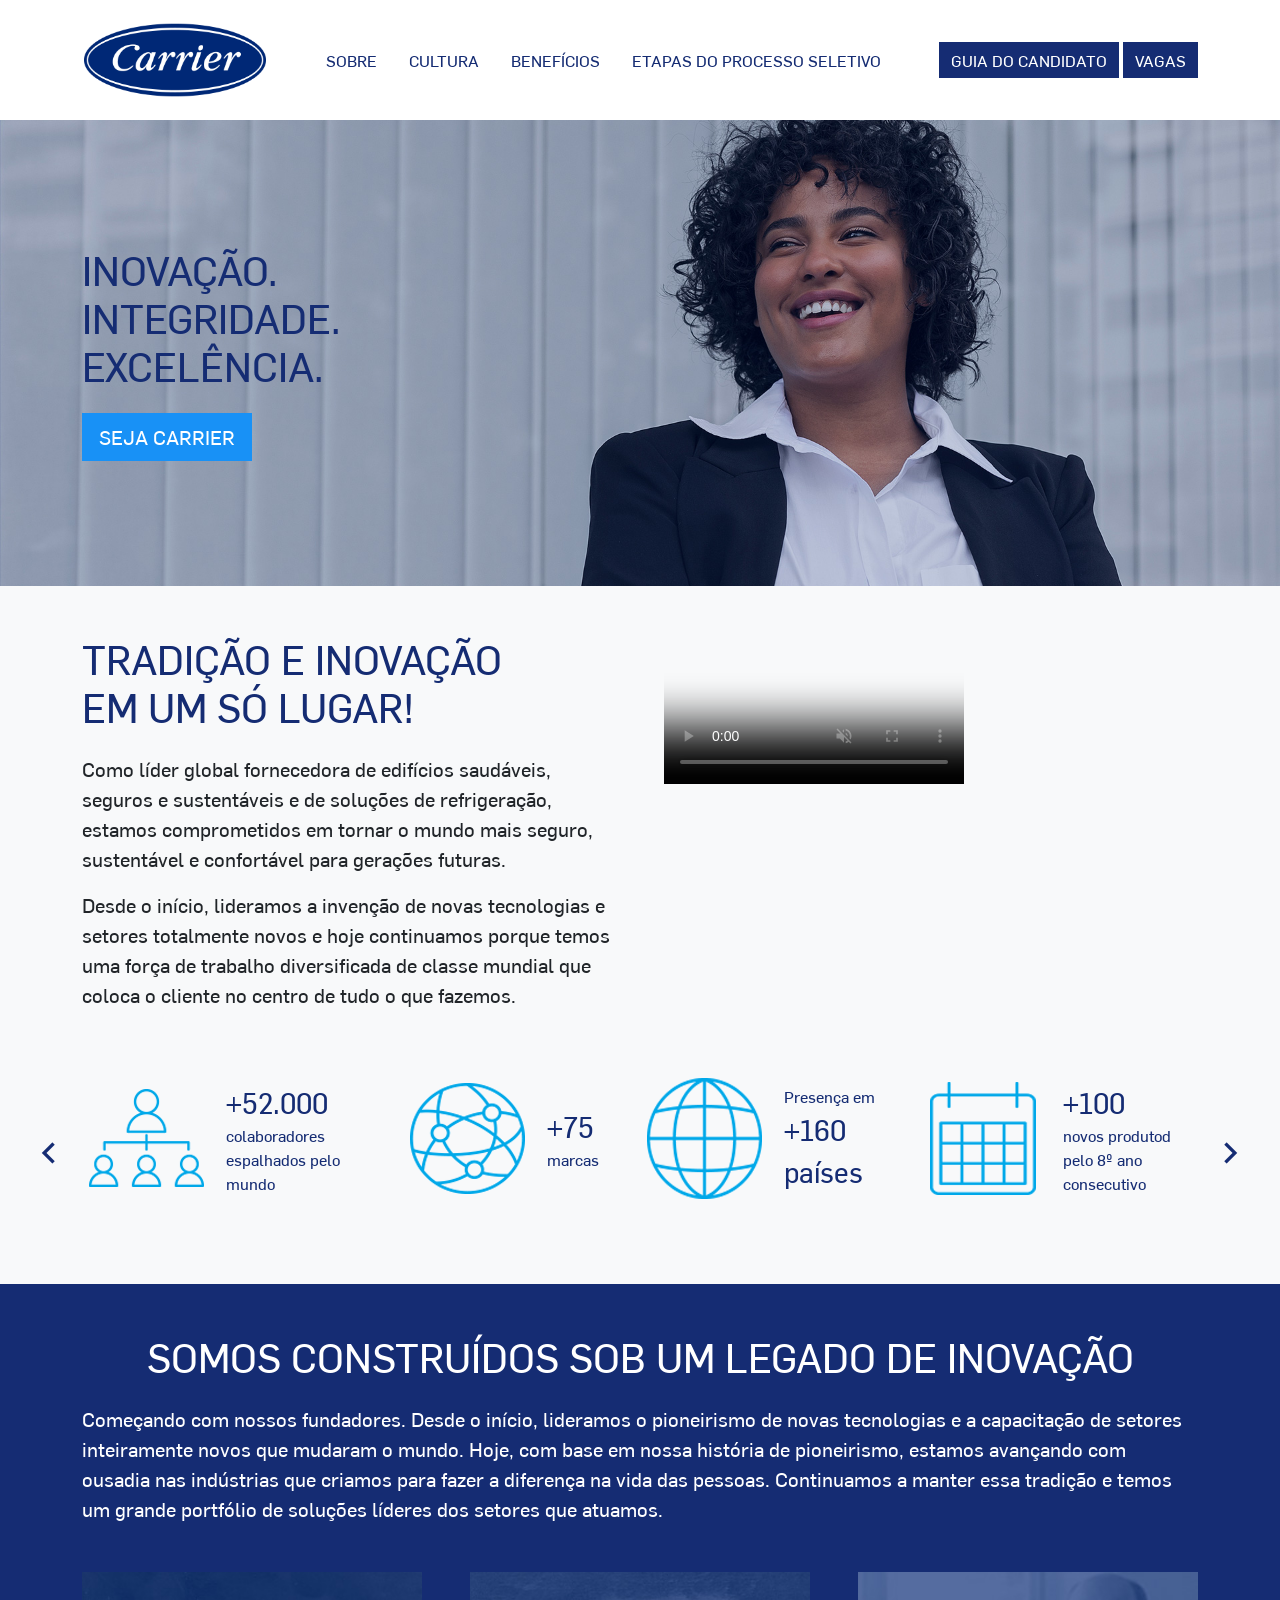
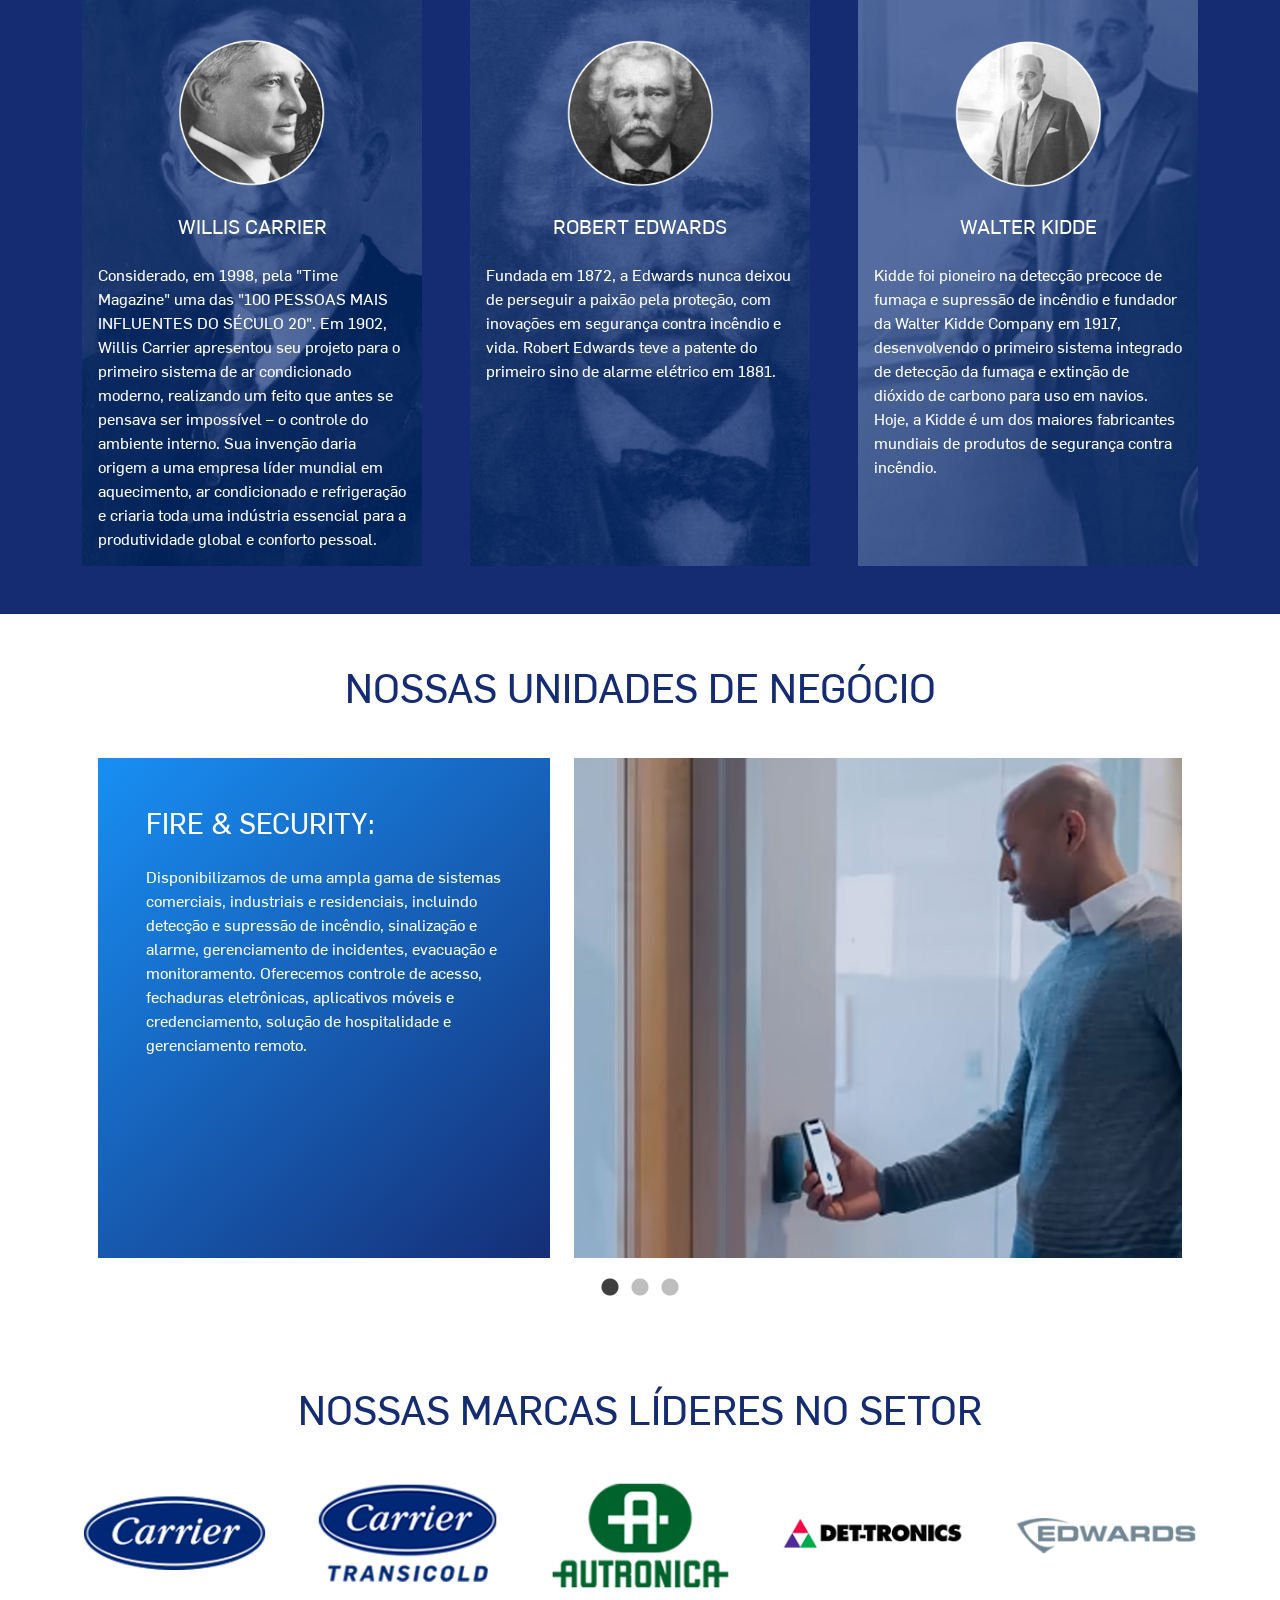
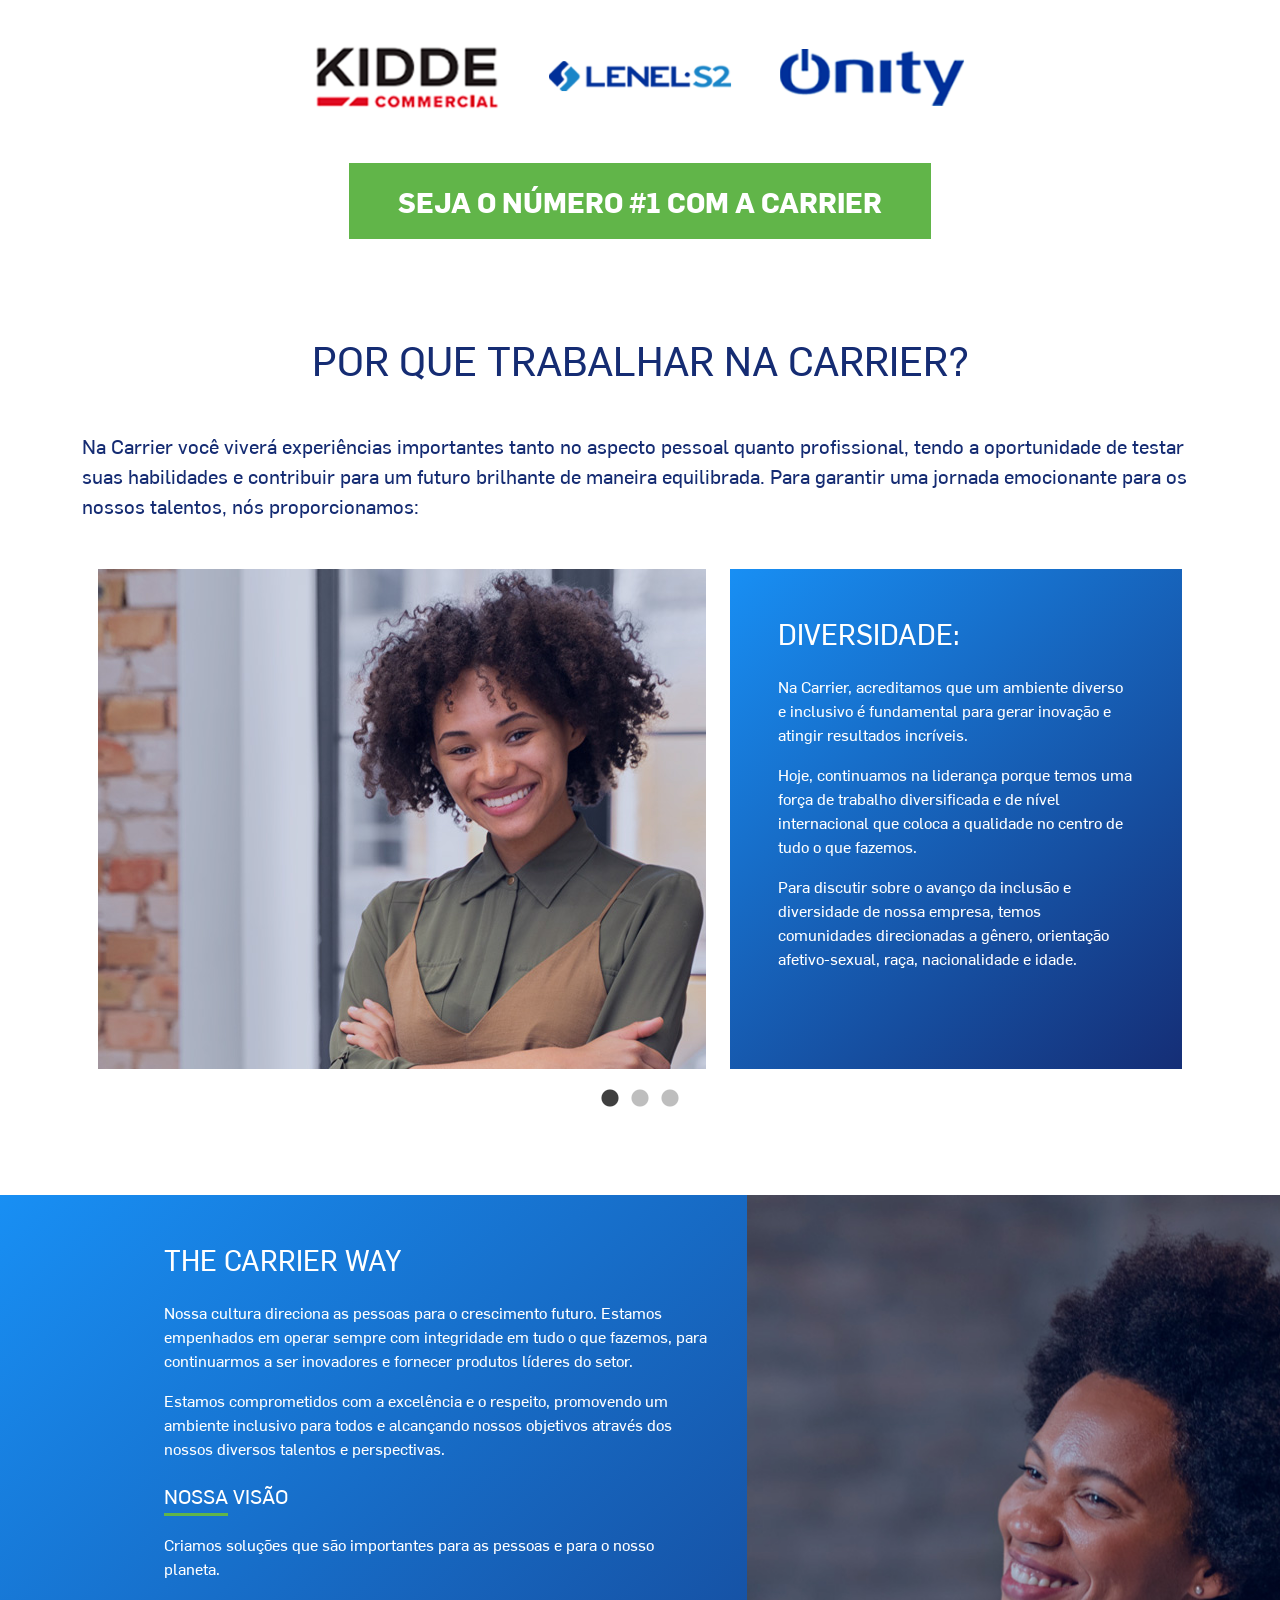
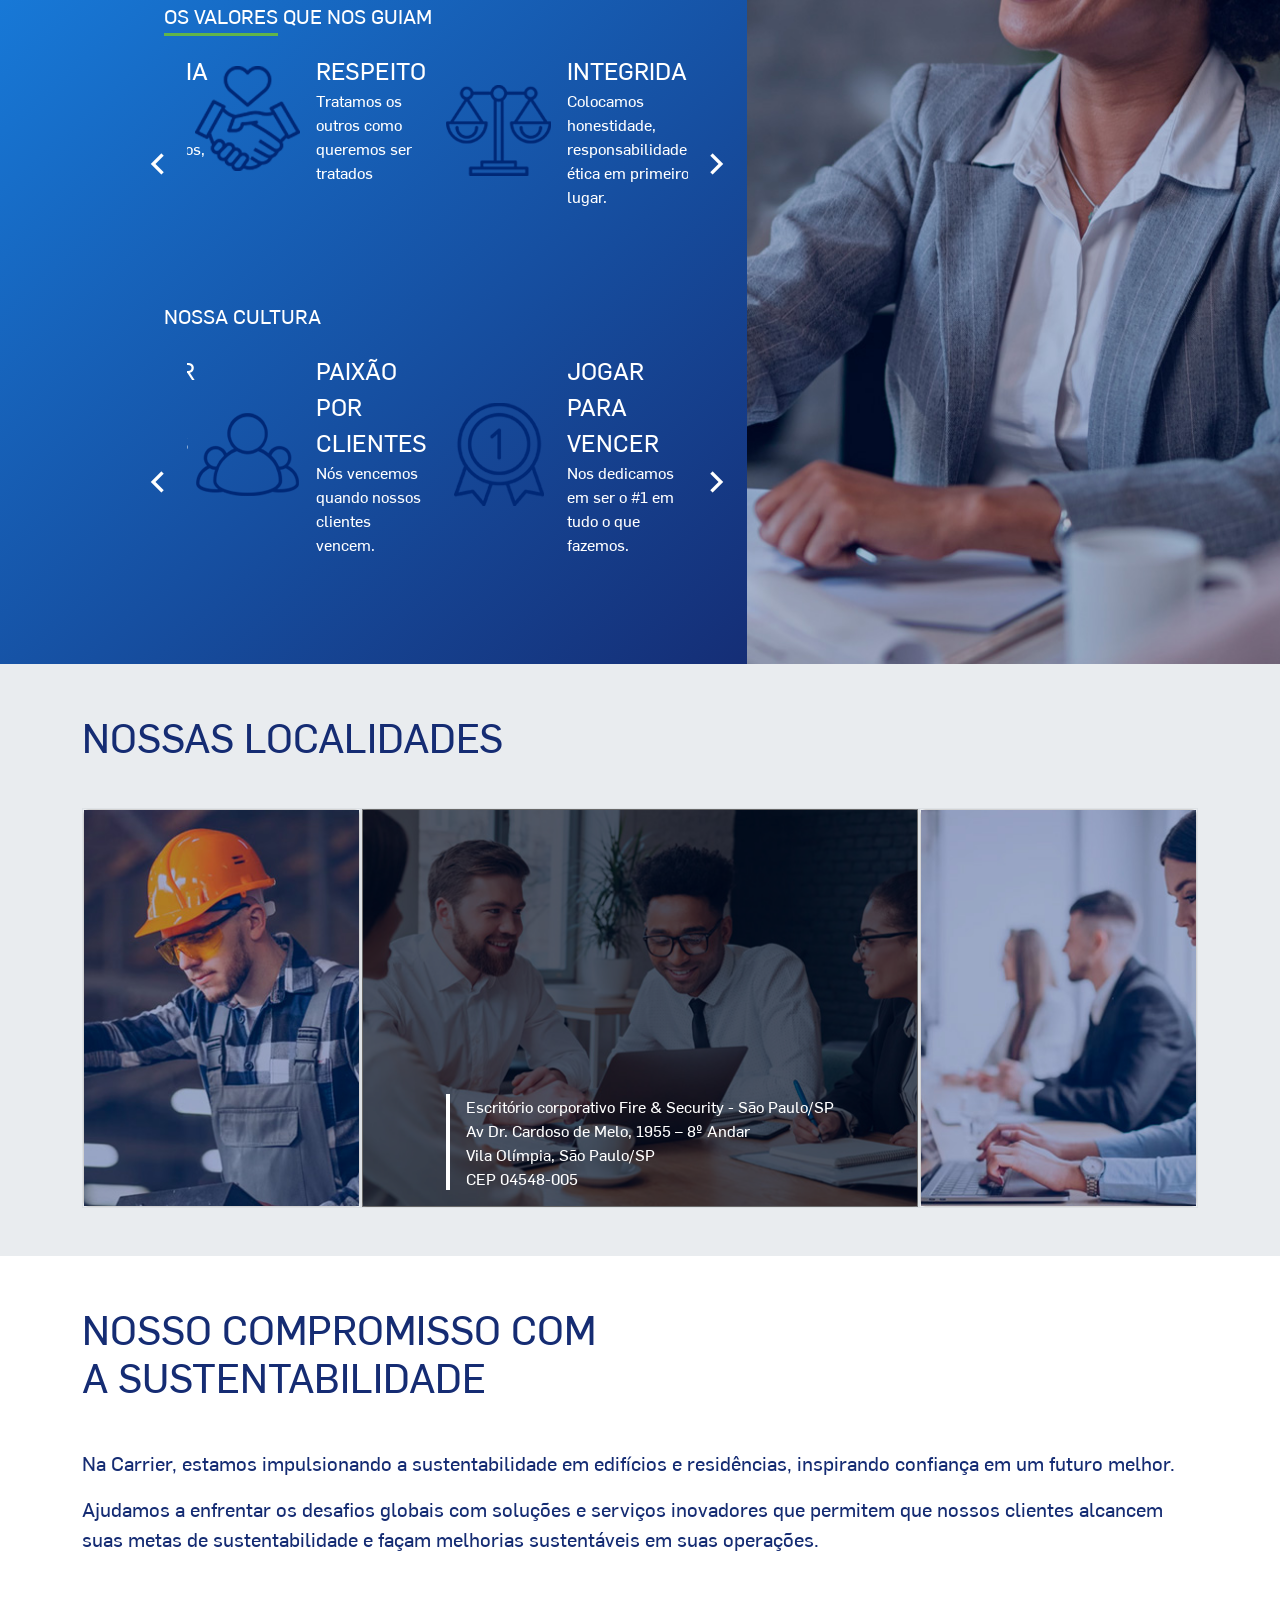
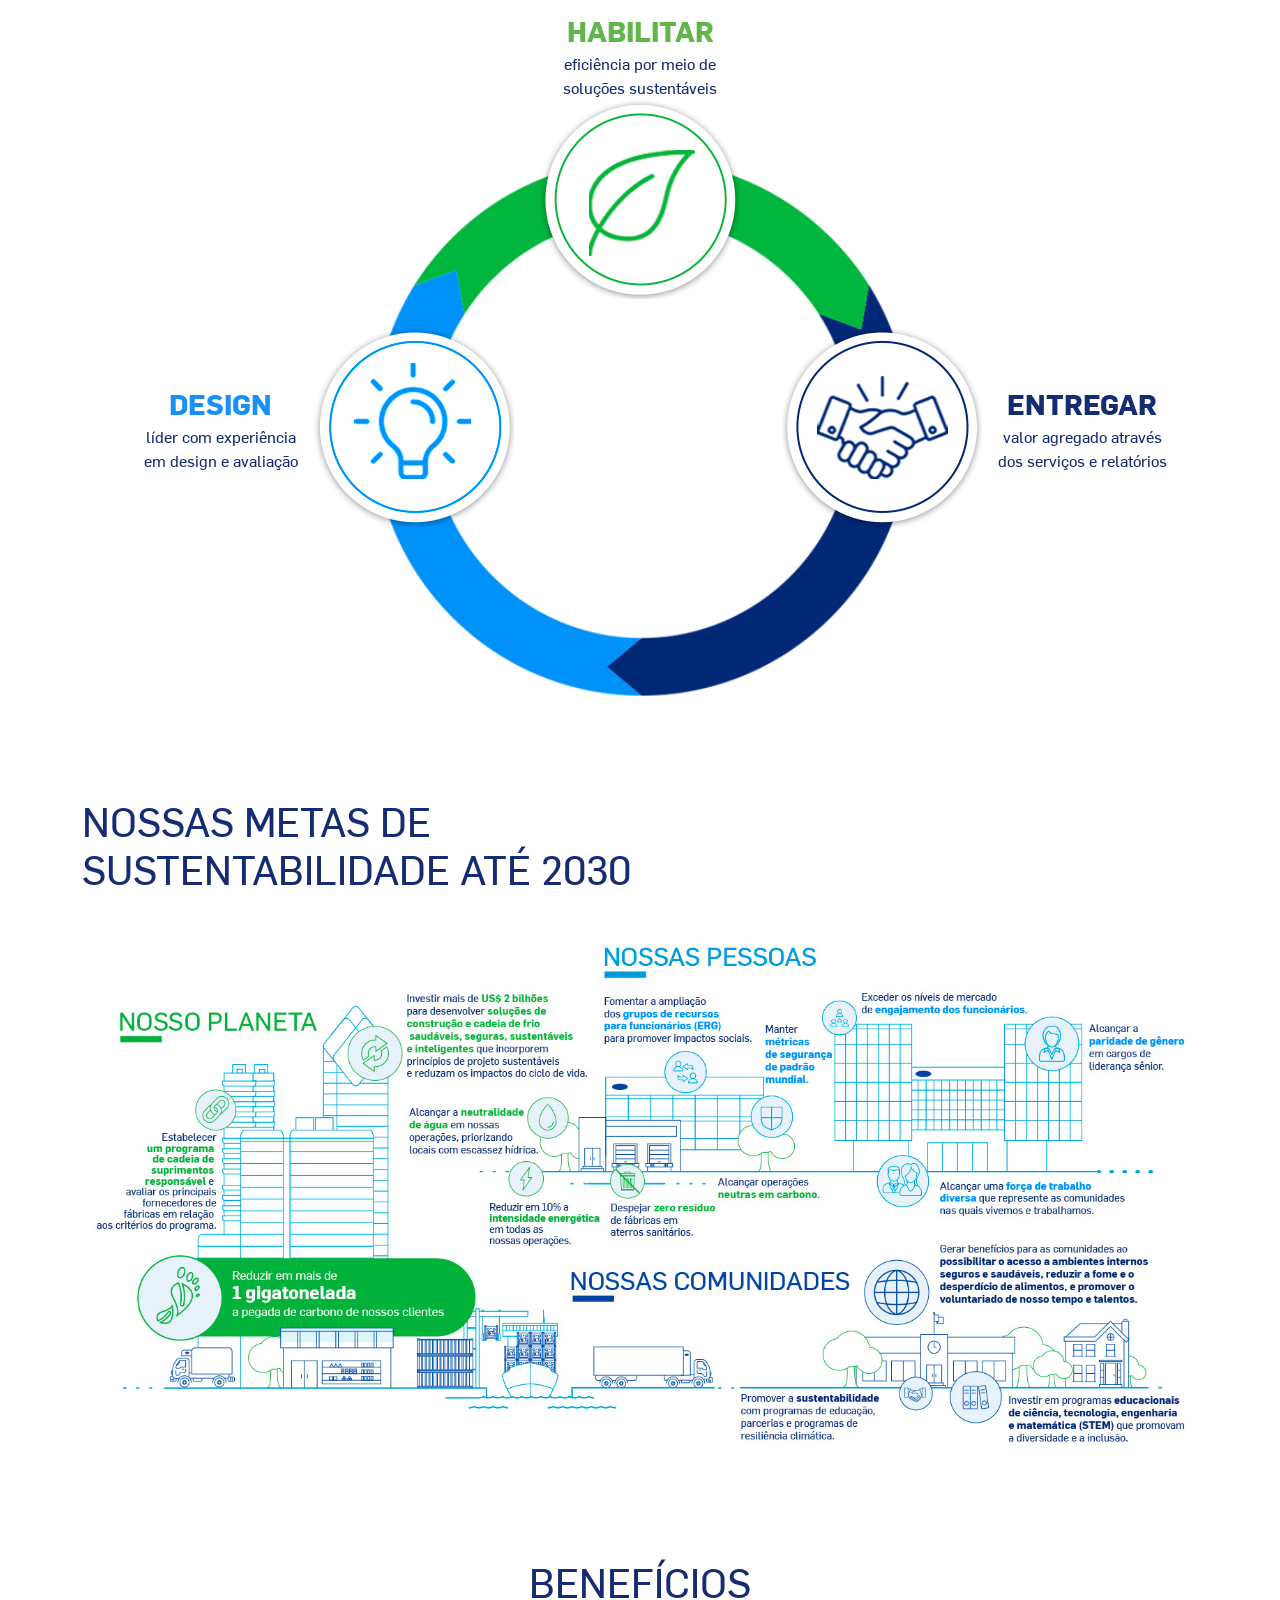
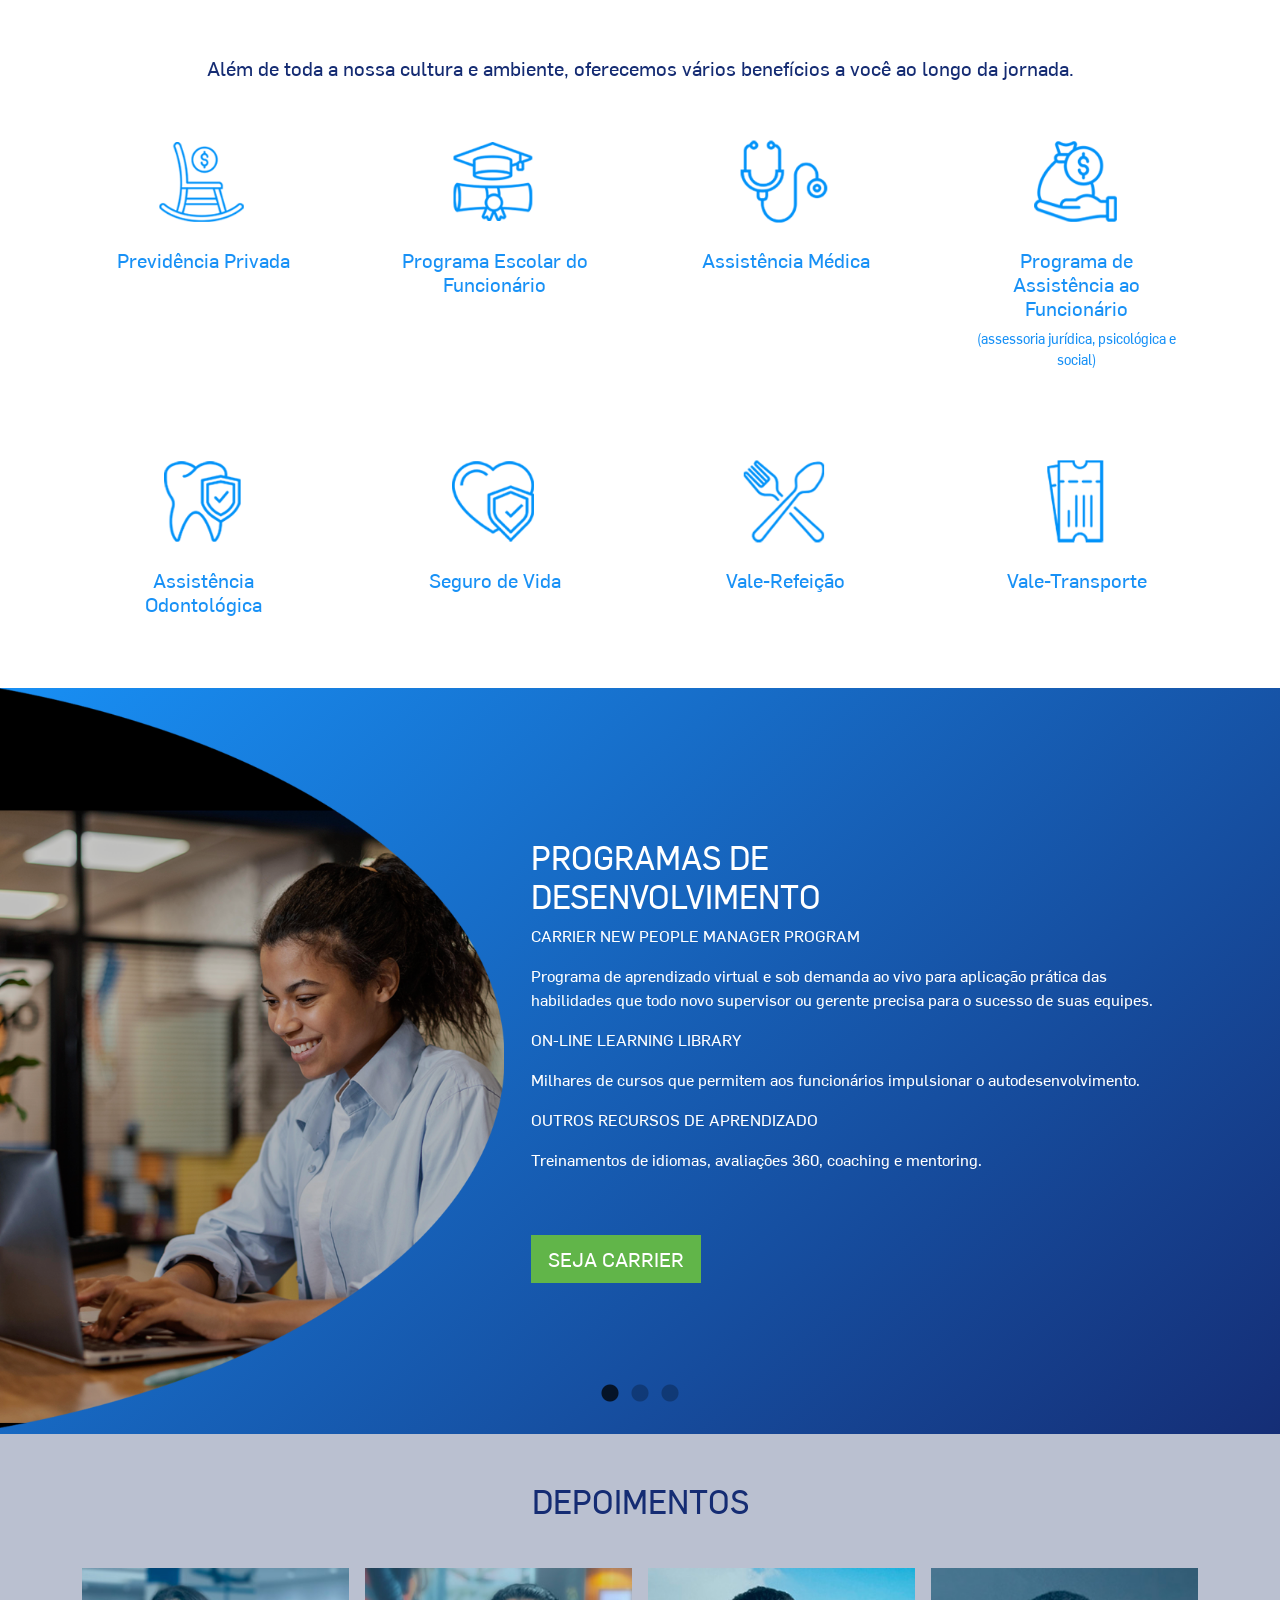
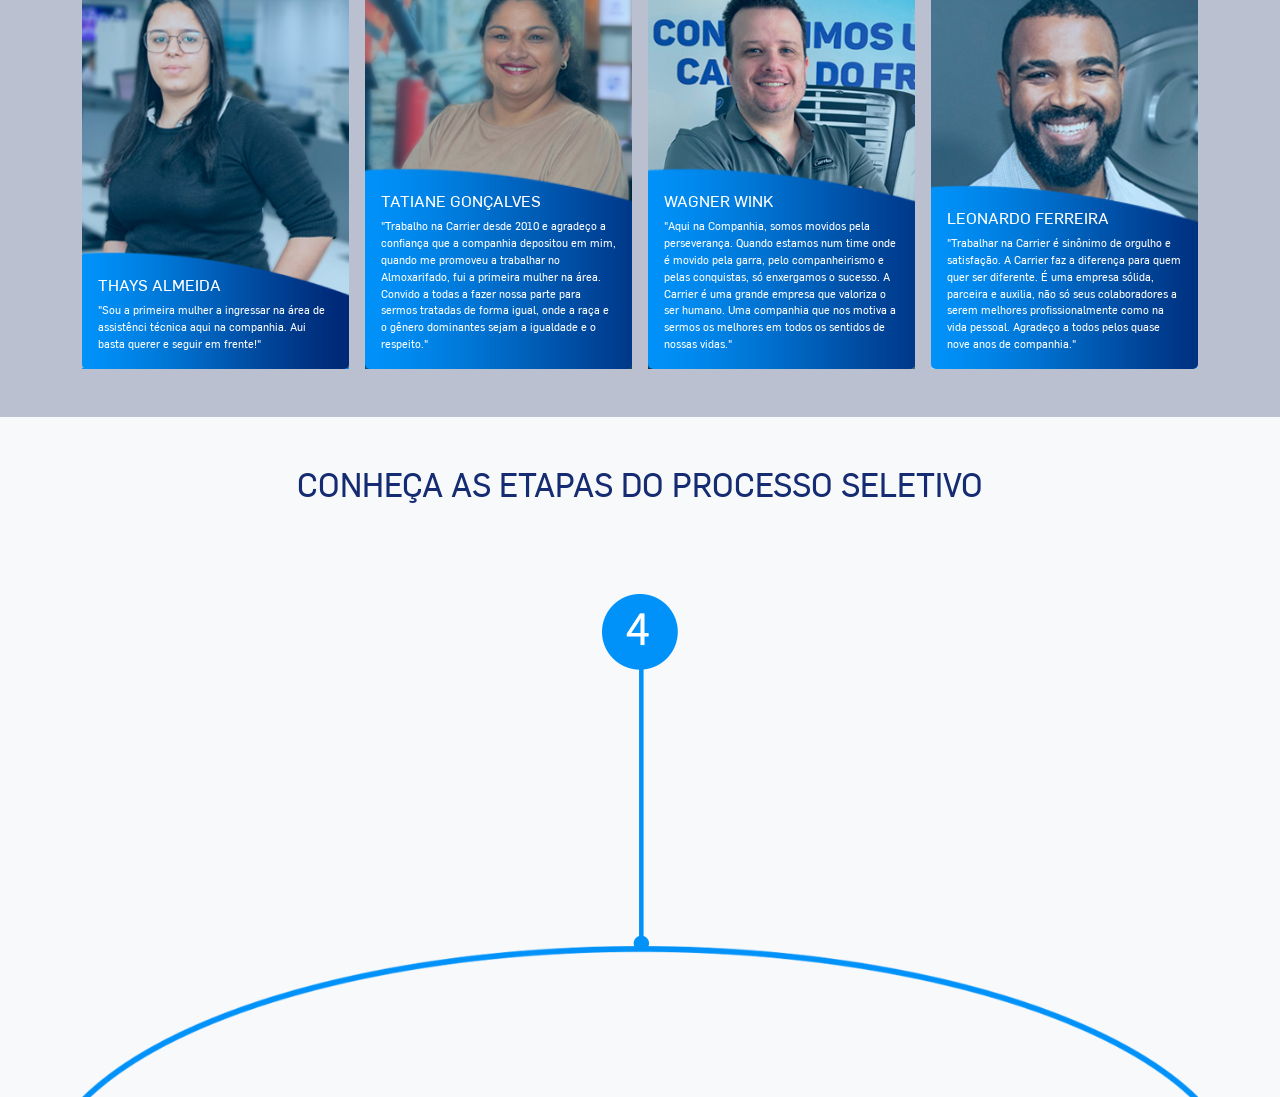
==== commit 98218e54: "ajuste no footer" ====
--- a/index.html
+++ b/index.html
@@ -885,7 +885,7 @@
             </div>
           </div>
         </section>
-
+        <!--
         <section id="vagas" class="vagas py-5 bg-gradient-blue">
           <div class="container">
             <h2 class="text-white text-center mb-5">NOSSAS VAGAS</h2>
@@ -906,6 +906,8 @@
                 <button class="nav-link text-white" data-bs-toggle="tab" data-bs-target="#content-banco-de-talentos" type="button" role="tab">BANCO DE TALENTOS</button>
               </li>
             </ul>
+
+            
             <div class="tab-content bg-white p-4" id="tab-content">
               
               <div class="tab-pane fade show active" id="content-manufatura" role="tabpanel">
@@ -1414,7 +1416,7 @@
             </div>
           </div>
         </footer>
-          
+      -->
       </main>
 
     <script src="js/jquery.js"></script>
--- a/css/custom.css
+++ b/css/custom.css
@@ -1,159 +1,514 @@
-
-
-@font-face {font-family: "Flama"; src: url('../fonts/Flama-Basic.ttf'); font-weight: 400;}
-@font-face {font-family: "Flama"; src: url('../fonts/flama-bold.ttf'); font-weight: 700;}
-
-html {font-size: 100%; max-width: 100%; overflow-x: hidden;}
-body {font-size: 100%; font-family: "Flama", sans-serif; -webkit-font-smoothing: antialiased; text-rendering: optimizeLegibility; overflow-x: hidden;}
-
-.back-show{position: fixed; overflow-y: hidden; width: 100%;}
-.back-hidden{position: static;}
-.bg-dark-blue{background-color: #152c73;}
-.bg-soft-blue{background-color: #1891f6;}
-.bg-gray{background-color: #bac0d0;}
-.text-green{color: #61b549;}
-.text-dark-blue{color: #152c73;}
-.text-soft-blue{color: #1891f6;}
-.bg-green{background-color: #61b549;}
-.bg-hightlight{background-color: #e0885a;}
-.btn:hover{background-color: #1891f6 !important;}
-.material-symbols-outlined {font-variation-settings: 'FILL' 0, 'wght' 600, 'GRAD' 0, 'opsz' 48}
-.bg-gradient-blue{ background: linear-gradient(138deg, rgba(24,143,244,1) 0%, rgba(21,46,118,1) 100%); }
-
-header{position: fixed; top: 0; z-index: 300; height: 120px;}
-header .nav-link:hover, header .nav-link.active{border-bottom: solid 3px #1891f6; padding-bottom: 4px;}
-
-section.banner{margin-top: 120px; background-image: url(../images/banner/banner.jpg); background-size: cover; --bs-aspect-ratio: 36.4%;}
-
-section.legado div.card1{background-image: url(../images/legado/card1.jpg); background-size: cover;}
-
-section.legado div.card2{background-image: url(../images/legado/card2.jpg); background-size: cover;}
-section.legado div.card3{background-image: url(../images/legado/card3.jpg); background-size: cover;}
-
-section.nosso-jeito-de-ser span.border-bottom-green{border-bottom: solid 3px #61b549; padding-bottom: 4px; }
-
-section.legado div.card1 h5, div.card2 h5, div.card3 h5{font-family: 'Flama';}
-
-section.unidades .unidades-slide img{overflow: hidden;}
-section.unidades .unidades-slide .img-container{overflow: hidden;}
-
-section.trabalhar-na-carrier .trabalhar-na-carrier-slide img{object-fit: cover; overflow: hidden;}
-section.trabalhar-na-carrier .trabalhar-na-carrier-slide .img-container picture::after{position: absolute; content: ""; right: 0; top: 0; width: 1.5rem; height: 100%; background-color: #FFF;}
-section.trabalhar-na-carrier .trabalhar-na-carrier-slide .img-container{overflow: hidden;}
-section.trabalhar-na-carrier .slick-dots{bottom: -40px !important;}
-
-section.unidades .slick-dots{bottom: -40px !important;}
-
-section.localidades ul li{width: 50%; height: 400px; transition: all 0.3s ease-in-out;}
-section.localidades ul li:first-child{width: 25%;}
-section.localidades ul li:last-child{width: 25%;}
-section.localidades ul li::after{position: absolute; content: ""; width: 100%; height: 100%; top: 0; left: 0; background-color: rgba(0,0,0,0.5); opacity: 0; transition: all 0.3s ease-in-out;}
-section.localidades ul li:nth-child(2)::after{opacity: 1;}
-section.localidades ul li:hover::after{opacity: 1;}
-section.localidades ul li:hover{width: 50%;}
-section.localidades ul li:hover ~ li{width: 25%;}
-section.localidades ul li:hover ~ li::after{opacity: 0;}
-section.localidades ul li:has(~ li:hover){width: 25%;}
-section.localidades ul li:has(~ li:hover)::after{opacity: 0;}
-section.localidades ul li p.card-text{opacity: 0; transition: all 0.5s ease-in-out;}
-section.localidades ul li:nth-child(2) p.card-text{opacity: 1;}
-
-section.sustentabilidade div.ring-container{margin-top: 200px;}
-section.sustentabilidade div.icon-right-container{margin-left: -24%;}
-section.sustentabilidade div.icon-left-container{margin-left: -7%;}
+@font-face {
+  font-family: "Flama";
+  src: url('../fonts/Flama-Basic.ttf');
+  font-weight: 400;
+}
+
+@font-face {
+  font-family: "Flama";
+  src: url('../fonts/flama-bold.ttf');
+  font-weight: 700;
+}
+
+html {
+  font-size: 100%;
+  max-width: 100%;
+  overflow-x: hidden;
+}
+
+body {
+  font-size: 100%;
+  font-family: "Flama", sans-serif;
+  -webkit-font-smoothing: antialiased;
+  text-rendering: optimizeLegibility;
+  overflow-x: hidden;
+  
+}
+
+body::-webkit-scrollbar {
+  display: none;
+
+}
+
+
+.back-show {
+  position: fixed;
+  overflow-y: hidden;
+  width: 100%;
+}
+
+.back-hidden {
+  position: static;
+}
+
+.bg-dark-blue {
+  background-color: #152c73;
+}
+
+.bg-soft-blue {
+  background-color: #1891f6;
+}
+
+.bg-gray {
+  background-color: #bac0d0;
+}
+
+.text-green {
+  color: #61b549;
+}
+
+.text-dark-blue {
+  color: #152c73;
+}
+
+.text-soft-blue {
+  color: #1891f6;
+}
+
+.bg-green {
+  background-color: #61b549;
+}
+
+.bg-hightlight {
+  background-color: #e0885a;
+}
+
+.btn:hover {
+  background-color: #1891f6 !important;
+}
+
+.material-symbols-outlined {
+  font-variation-settings: 'FILL' 0, 'wght' 600, 'GRAD' 0, 'opsz' 48
+}
+
+.bg-gradient-blue {
+  background: linear-gradient(138deg, rgba(24, 143, 244, 1) 0%, rgba(21, 46, 118, 1) 100%);
+}
+
+header {
+  position: fixed;
+  top: 0;
+  z-index: 300;
+  height: 120px;
+}
+
+header .nav-link:hover,
+header .nav-link.active {
+  border-bottom: solid 3px #1891f6;
+  padding-bottom: 4px;
+}
+
+section.banner {
+  margin-top: 120px;
+  background-image: url(../images/banner/banner.jpg);
+  background-size: cover;
+  --bs-aspect-ratio: 36.4%;
+}
+
+section.legado div.card1 {
+  background-image: url(../images/legado/card1.jpg);
+  background-size: cover;
+}
+
+section.legado div.card2 {
+  background-image: url(../images/legado/card2.jpg);
+  background-size: cover;
+}
+
+section.legado div.card3 {
+  background-image: url(../images/legado/card3.jpg);
+  background-size: cover;
+}
+
+section.nosso-jeito-de-ser span.border-bottom-green {
+  border-bottom: solid 3px #61b549;
+  padding-bottom: 4px;
+}
+
+section.legado div.card1 h5,
+div.card2 h5,
+div.card3 h5 {
+  font-family: 'Flama';
+}
+
+section.unidades .unidades-slide img {
+  overflow: hidden;
+}
+
+section.unidades .unidades-slide .img-container {
+  overflow: hidden;
+}
+
+section.trabalhar-na-carrier .trabalhar-na-carrier-slide img {
+  object-fit: cover;
+  overflow: hidden;
+}
+
+section.trabalhar-na-carrier .trabalhar-na-carrier-slide .img-container picture::after {
+  position: absolute;
+  content: "";
+  right: 0;
+  top: 0;
+  width: 1.5rem;
+  height: 100%;
+  background-color: #FFF;
+}
+
+section.trabalhar-na-carrier .trabalhar-na-carrier-slide .img-container {
+  overflow: hidden;
+}
+
+section.trabalhar-na-carrier .slick-dots {
+  bottom: -40px !important;
+}
+
+section.unidades .slick-dots {
+  bottom: -40px !important;
+}
+
+section.localidades ul li {
+  width: 50%;
+  height: 400px;
+  transition: all 0.3s ease-in-out;
+}
+
+section.localidades ul li:first-child {
+  width: 25%;
+}
+
+section.localidades ul li:last-child {
+  width: 25%;
+}
+
+section.localidades ul li::after {
+  position: absolute;
+  content: "";
+  width: 100%;
+  height: 100%;
+  top: 0;
+  left: 0;
+  background-color: rgba(0, 0, 0, 0.5);
+  opacity: 0;
+  transition: all 0.3s ease-in-out;
+}
+
+section.localidades ul li:nth-child(2)::after {
+  opacity: 1;
+}
+
+section.localidades ul li:hover::after {
+  opacity: 1;
+}
+
+section.localidades ul li:hover {
+  width: 50%;
+}
+
+section.localidades ul li:hover~li {
+  width: 25%;
+}
+
+section.localidades ul li:hover~li::after {
+  opacity: 0;
+}
+
+section.localidades ul li:has(~ li:hover) {
+  width: 25%;
+}
+
+section.localidades ul li:has(~ li:hover)::after {
+  opacity: 0;
+}
+
+section.localidades ul li p.card-text {
+  opacity: 0;
+  transition: all 0.5s ease-in-out;
+}
+
+section.localidades ul li:nth-child(2) p.card-text {
+  opacity: 1;
+}
+
+section.sustentabilidade div.ring-container {
+  margin-top: 200px;
+}
+
+section.sustentabilidade div.icon-right-container {
+  margin-left: -24%;
+}
+
+section.sustentabilidade div.icon-left-container {
+  margin-left: -7%;
+}
+
 section.sustentabilidade div.icon-right-container p,
-section.sustentabilidade div.icon-left-container p{width: max-content;}
-
-section.desenvolvimento{background: url(../images/desenvolvimento/back.png) right bottom / 40% auto no-repeat, linear-gradient(138deg, rgba(24,143,244,1) 0%, rgba(21,46,118,1) 100%);}
-section.desenvolvimento .slick-dots{ bottom: 30px; text-align: center;}
-section.desenvolvimento .slick-dotted.slick-slider{margin-bottom: 0 !important;}
-
-section.depoimentos .card-img-overlay{background-image: url("../images/depoimentos/depoimentos-back-text.png"); background-size: cover; bottom: 0; top: auto;}
-section.depoimentos .card-text.small{font-size: 0.7rem !important;}
-
-
-section.etapas{height: 680px;}
-section.etapas .dot-container p{top: 25%; left: 70%; width: max-content;}
-section.etapas .dot{background-color: red;}
-section.etapas .dot1{position: absolute; left: 0; bottom: 16%;}
-section.etapas .dot2{position: absolute; left: 16%; bottom: 64%;}
-section.etapas .dot3{position: absolute; left: 31%; bottom: 83%;}
-section.etapas .dot4{position: absolute; left: 50%; bottom: 88%; transform: translateX(-50%);}
-section.etapas .dot5{position: absolute; right: 31%; bottom: 83%;}
-section.etapas .dot6{position: absolute; right: 15%; bottom: 61%;}
-section.etapas .dot7{position: absolute; right: 0; bottom: 16%;}
-
-section.vagas .nav-tabs .nav-item.show .nav-link, .nav-tabs .nav-link.active {color: #152c73 !important; }
+section.sustentabilidade div.icon-left-container p {
+  width: max-content;
+}
+
+section.desenvolvimento {
+  background: url(../images/desenvolvimento/back.png) right bottom / 40% auto no-repeat, linear-gradient(138deg, rgba(24, 143, 244, 1) 0%, rgba(21, 46, 118, 1) 100%);
+}
+
+section.desenvolvimento .slick-dots {
+  bottom: 30px;
+  text-align: center;
+}
+
+section.desenvolvimento .slick-dotted.slick-slider {
+  margin-bottom: 0 !important;
+}
+
+section.depoimentos .card-img-overlay {
+  background-image: url("../images/depoimentos/depoimentos-back-text.png");
+  background-size: cover;
+  bottom: 0;
+  top: auto;
+}
+
+section.depoimentos .card-text.small {
+  font-size: 0.7rem !important;
+}
+
+
+section.etapas {
+  height: 680px;
+}
+
+section.etapas .dot-container p {
+  top: 25%;
+  left: 70%;
+  width: max-content;
+}
+
+section.etapas .dot {
+  background-color: red;
+}
+
+section.etapas .dot1 {
+  position: absolute;
+  left: 0;
+  bottom: 16%;
+}
+
+section.etapas .dot2 {
+  position: absolute;
+  left: 16%;
+  bottom: 64%;
+}
+
+section.etapas .dot3 {
+  position: absolute;
+  left: 31%;
+  bottom: 83%;
+}
+
+section.etapas .dot4 {
+  position: absolute;
+  left: 50%;
+  bottom: 88%;
+  transform: translateX(-50%);
+}
+
+section.etapas .dot5 {
+  position: absolute;
+  right: 31%;
+  bottom: 83%;
+}
+
+section.etapas .dot6 {
+  position: absolute;
+  right: 15%;
+  bottom: 61%;
+}
+
+section.etapas .dot7 {
+  position: absolute;
+  right: 0;
+  bottom: 16%;
+}
+
+section.vagas .nav-tabs .nav-item.show .nav-link,
+.nav-tabs .nav-link.active {
+  color: #152c73 !important;
+}
 
 /* xs */
 @media (max-width: 575.98px) {
 
-  .sidebar{position:absolute; width: 85vw; top: 0px; padding: 60px 20px 100px 20px; height: 100vh; transition: all 0.3s ease; z-index: 3; overflow-y: auto; background-color: #FFF;}
-  .sidebar.hide{transform: translateX(-105%);}
-  .sidebar.show{transform: translateX(-4%);}
-  .sidebar nav a{padding: 0; color: #242424 !important; text-decoration: none;}
-  .sidebar ul.nav{flex-direction: column;}
-  .sidebar ul.nav li{padding: 6px 0;}
-  .sidebar ul.nav li{text-align: left; }
-  .sidebar ul.nav li::before {content: none;}
-
-  header{position: static; height: 80px;}
-  section.banner{margin-top: 0; background-image: url(../images/banner/banner-mobile.jpg); --bs-aspect-ratio: 177%;}
-  section.banner h2{color: #FFF !important;}
-  section.etapas{height: auto;}
-  
-  
-  
+  .sidebar {
+    position: absolute;
+    width: 85vw;
+    top: 0px;
+    padding: 60px 20px 100px 20px;
+    height: 100vh;
+    transition: all 0.3s ease;
+    z-index: 3;
+    overflow-y: auto;
+    background-color: #FFF;
+  }
+
+  .sidebar.hide {
+    transform: translateX(-105%);
+  }
+
+  .sidebar.show {
+    transform: translateX(-4%);
+  }
+
+  .sidebar nav a {
+    padding: 0;
+    color: #242424 !important;
+    text-decoration: none;
+  }
+
+  .sidebar ul.nav {
+    flex-direction: column;
+  }
+
+  .sidebar ul.nav li {
+    padding: 6px 0;
+  }
+
+  .sidebar ul.nav li {
+    text-align: left;
+  }
+
+  .sidebar ul.nav li::before {
+    content: none;
+  }
+
+  header {
+    position: static;
+    height: 80px;
+  }
+
+  section.banner {
+    margin-top: 0;
+    background-image: url(../images/banner/banner-mobile.jpg);
+    --bs-aspect-ratio: 177%;
+  }
+
+  section.banner h2 {
+    color: #FFF !important;
+  }
+
+  section.etapas {
+    height: auto;
+  }
+
+
+
 
 
 }
 
 /* sm */
-@media (min-width: 576px) and (max-width: 767.98px) { }
+@media (min-width: 576px) and (max-width: 767.98px) {}
 
 /* md */
-@media (min-width: 768px) and (max-width: 991.98px) { }
+@media (min-width: 768px) and (max-width: 991.98px) {}
 
 /* lg */
 @media (min-width: 992px) and (max-width: 1199.98px) {
 
-  header a.nav-link{font-size: 0.75rem;}
-  section.nosso-jeito-de-ser{background-image: none;}
+  header a.nav-link {
+    font-size: 0.75rem;
+  }
+
+  section.nosso-jeito-de-ser {
+    background-image: none;
+  }
 
 }
 
 /* xl */
-@media (min-width: 1200px) and (max-width: 1399.98px) {
-
-}
+@media (min-width: 1200px) and (max-width: 1399.98px) {}
 
 /* xxl */
-@media (min-width: 1400px) { }
+@media (min-width: 1400px) {}
 
 
 @media screen and (prefers-reduced-motion:reduce) {
-  .form-control{transition: all 0.3s ease !important;}
-  .form-floating > label{transition: all 0.3s ease !important;}
-  .btn{transition: all 0.3s ease !important;}
-  .fade{transition: all 0.3s ease !important;}
-  .collapsing{transition: all 0.3s ease !important;}
-  .custom-switch .custom-control-label::after{transition: all 0.3s ease !important;}
-  .custom-range::-webkit-slider-thumb{-webkit-transition: all 0.3s ease !important; transition: all 0.3s ease !important;}
-  .custom-range::-moz-range-thumb{-moz-transition: all 0.3s ease !important; transition: all 0.3s ease !important;}
-  .custom-range::-ms-thumb{-ms-transition: all 0.3s ease !important; transition: all 0.3s ease !important;}
+  .form-control {
+    transition: all 0.3s ease !important;
+  }
+
+  .form-floating>label {
+    transition: all 0.3s ease !important;
+  }
+
+  .btn {
+    transition: all 0.3s ease !important;
+  }
+
+  .fade {
+    transition: all 0.3s ease !important;
+  }
+
+  .collapsing {
+    transition: all 0.3s ease !important;
+  }
+
+  .custom-switch .custom-control-label::after {
+    transition: all 0.3s ease !important;
+  }
+
+  .custom-range::-webkit-slider-thumb {
+    -webkit-transition: all 0.3s ease !important;
+    transition: all 0.3s ease !important;
+  }
+
+  .custom-range::-moz-range-thumb {
+    -moz-transition: all 0.3s ease !important;
+    transition: all 0.3s ease !important;
+  }
+
+  .custom-range::-ms-thumb {
+    -ms-transition: all 0.3s ease !important;
+    transition: all 0.3s ease !important;
+  }
+
   .custom-control-label::before,
   .custom-file-label,
-  .custom-select{transition: all 0.3s ease !important;}
-  .badge{transition: all 0.3s ease !important;}
-  .progress-bar{transition: all 0.3s ease !important;}
-  .progress-bar-animated{-webkit-animation:none; animation:none}
-  .modal.fade .modal-dialog{transition: all 0.3s ease !important;}
-  .carousel-item{transition: all 0.3s ease !important;}
+  .custom-select {
+    transition: all 0.3s ease !important;
+  }
+
+  .badge {
+    transition: all 0.3s ease !important;
+  }
+
+  .progress-bar {
+    transition: all 0.3s ease !important;
+  }
+
+  .progress-bar-animated {
+    -webkit-animation: none;
+    animation: none
+  }
+
+  .modal.fade .modal-dialog {
+    transition: all 0.3s ease !important;
+  }
+
+  .carousel-item {
+    transition: all 0.3s ease !important;
+  }
+
   .carousel-fade .active.carousel-item-left,
-  .carousel-fade .active.carousel-item-right{transition: all 0.3s ease !important;}
+  .carousel-fade .active.carousel-item-right {
+    transition: all 0.3s ease !important;
+  }
+
   .carousel-control-next,
-  .carousel-control-prev{transition: all 0.3s ease !important;}
-  .carousel-indicators li{transition: all 0.3s ease !important;}
+  .carousel-control-prev {
+    transition: all 0.3s ease !important;
+  }
+
+  .carousel-indicators li {
+    transition: all 0.3s ease !important;
+  }
 }
 
 /*
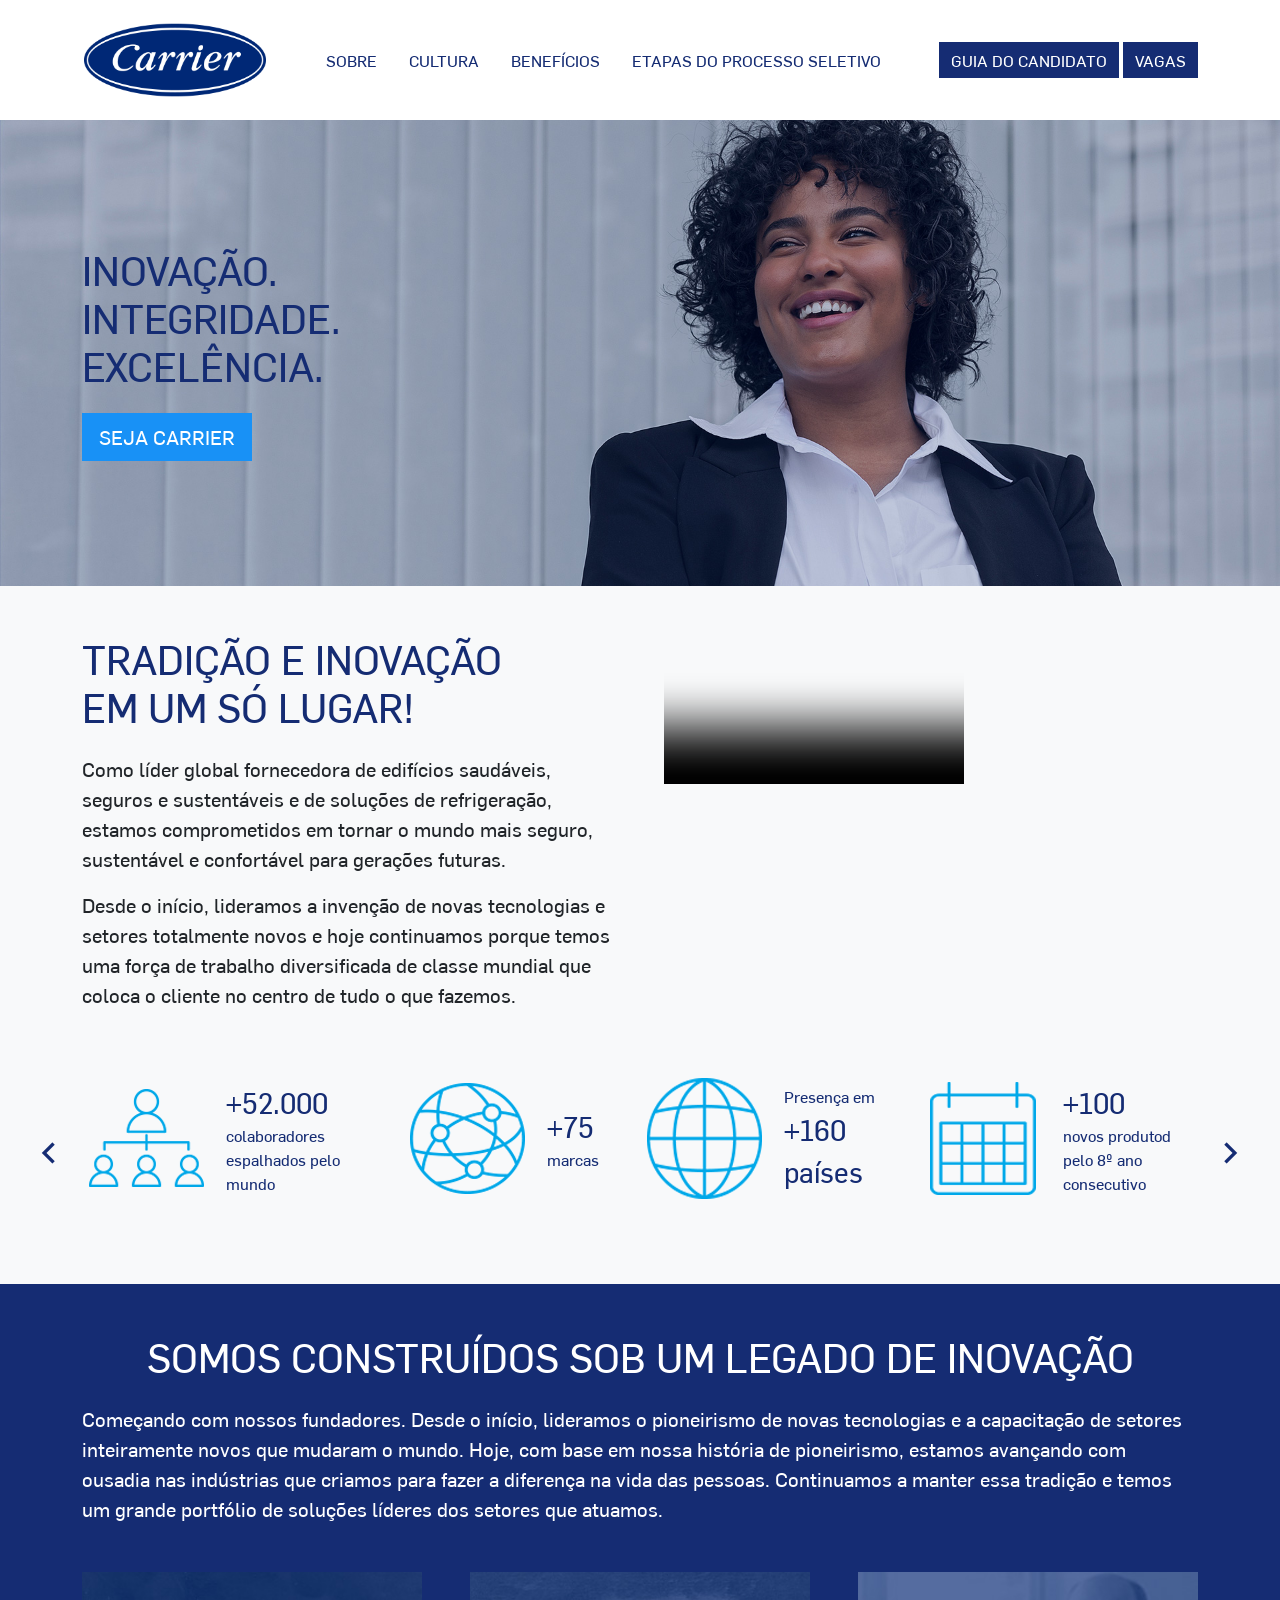
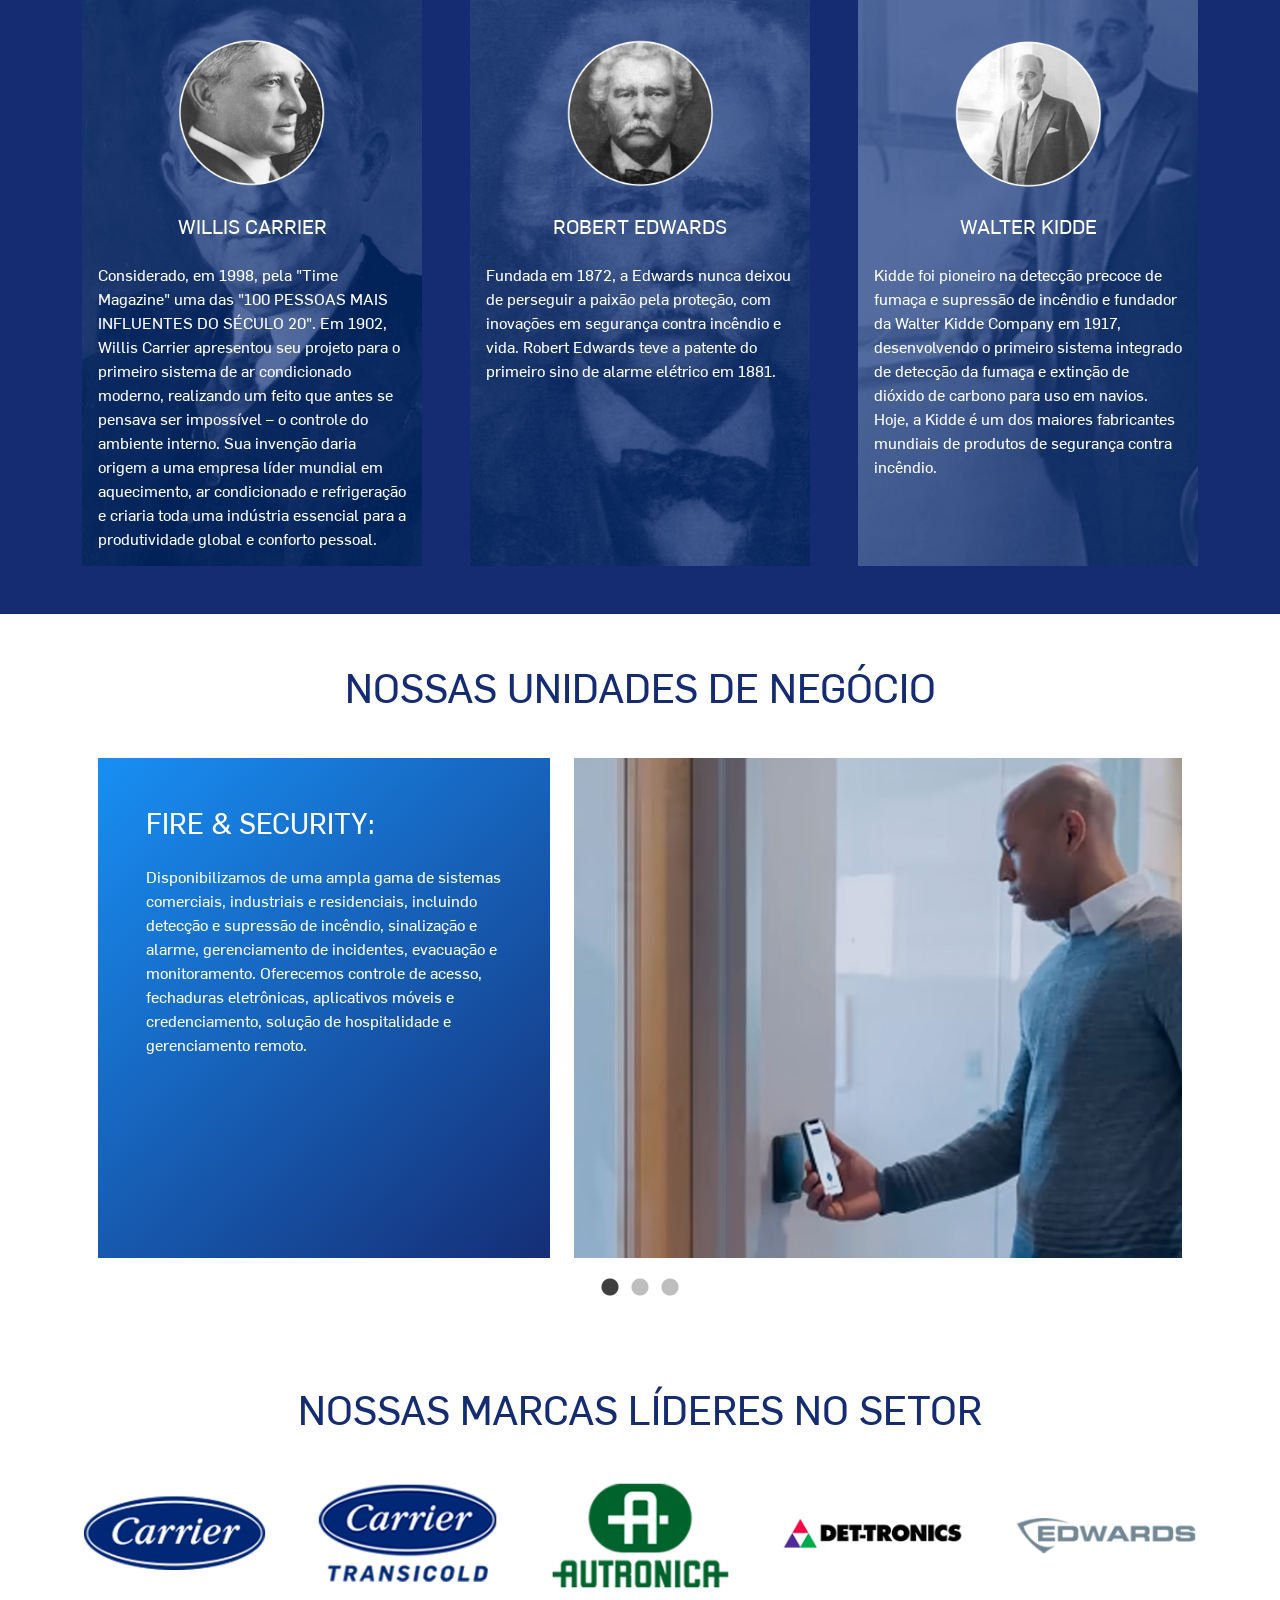
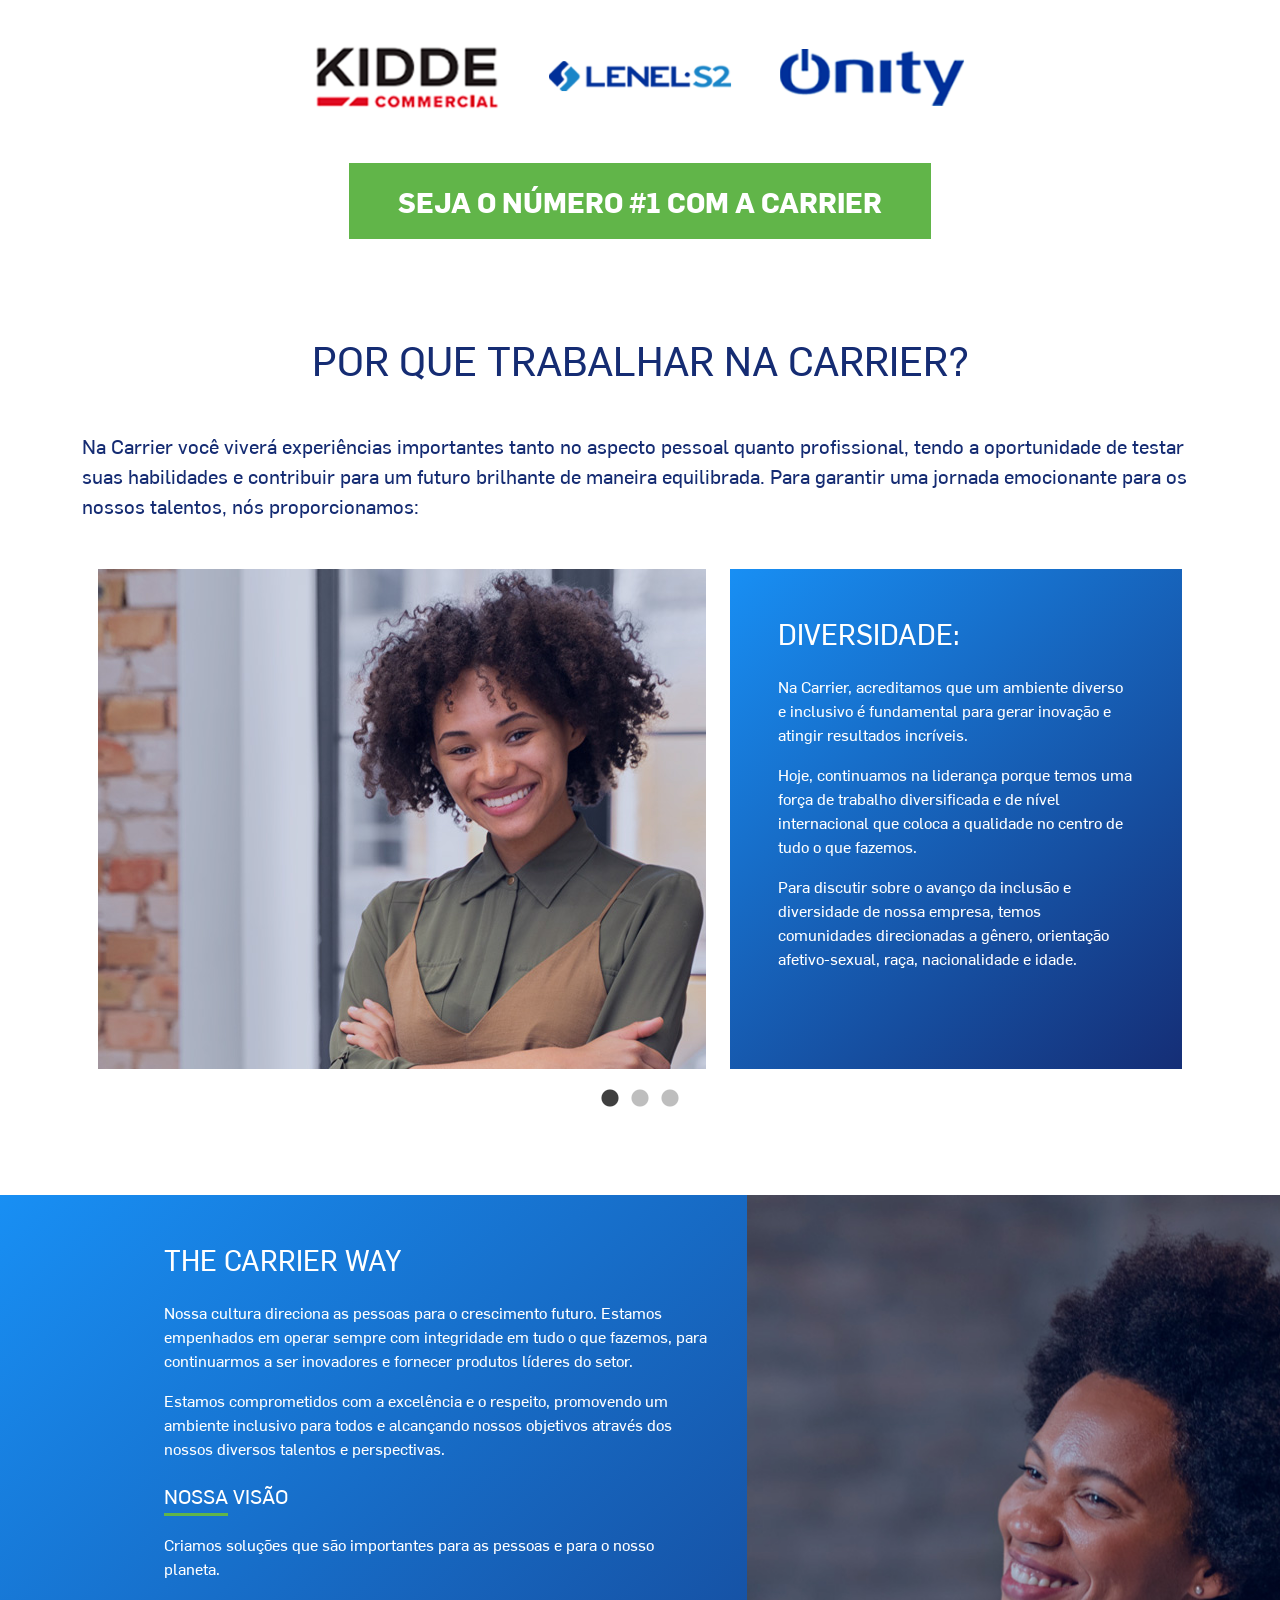
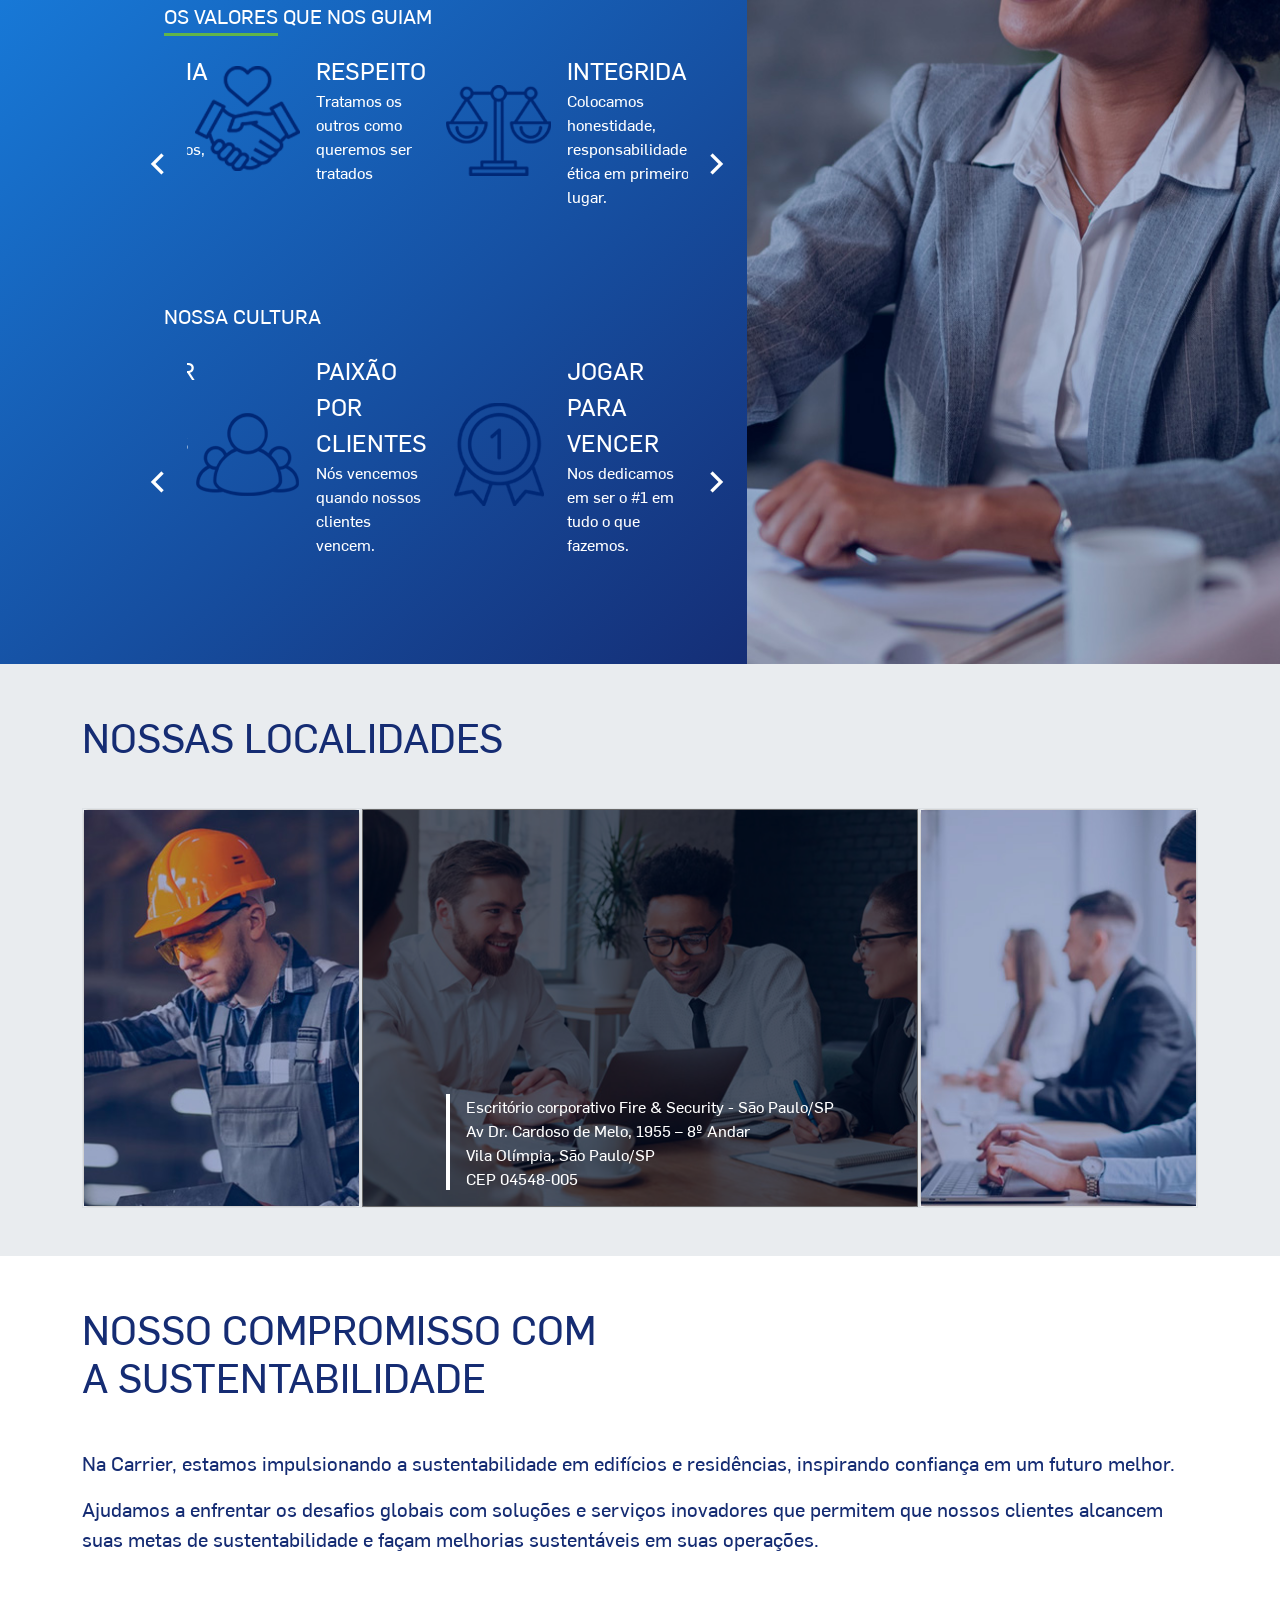
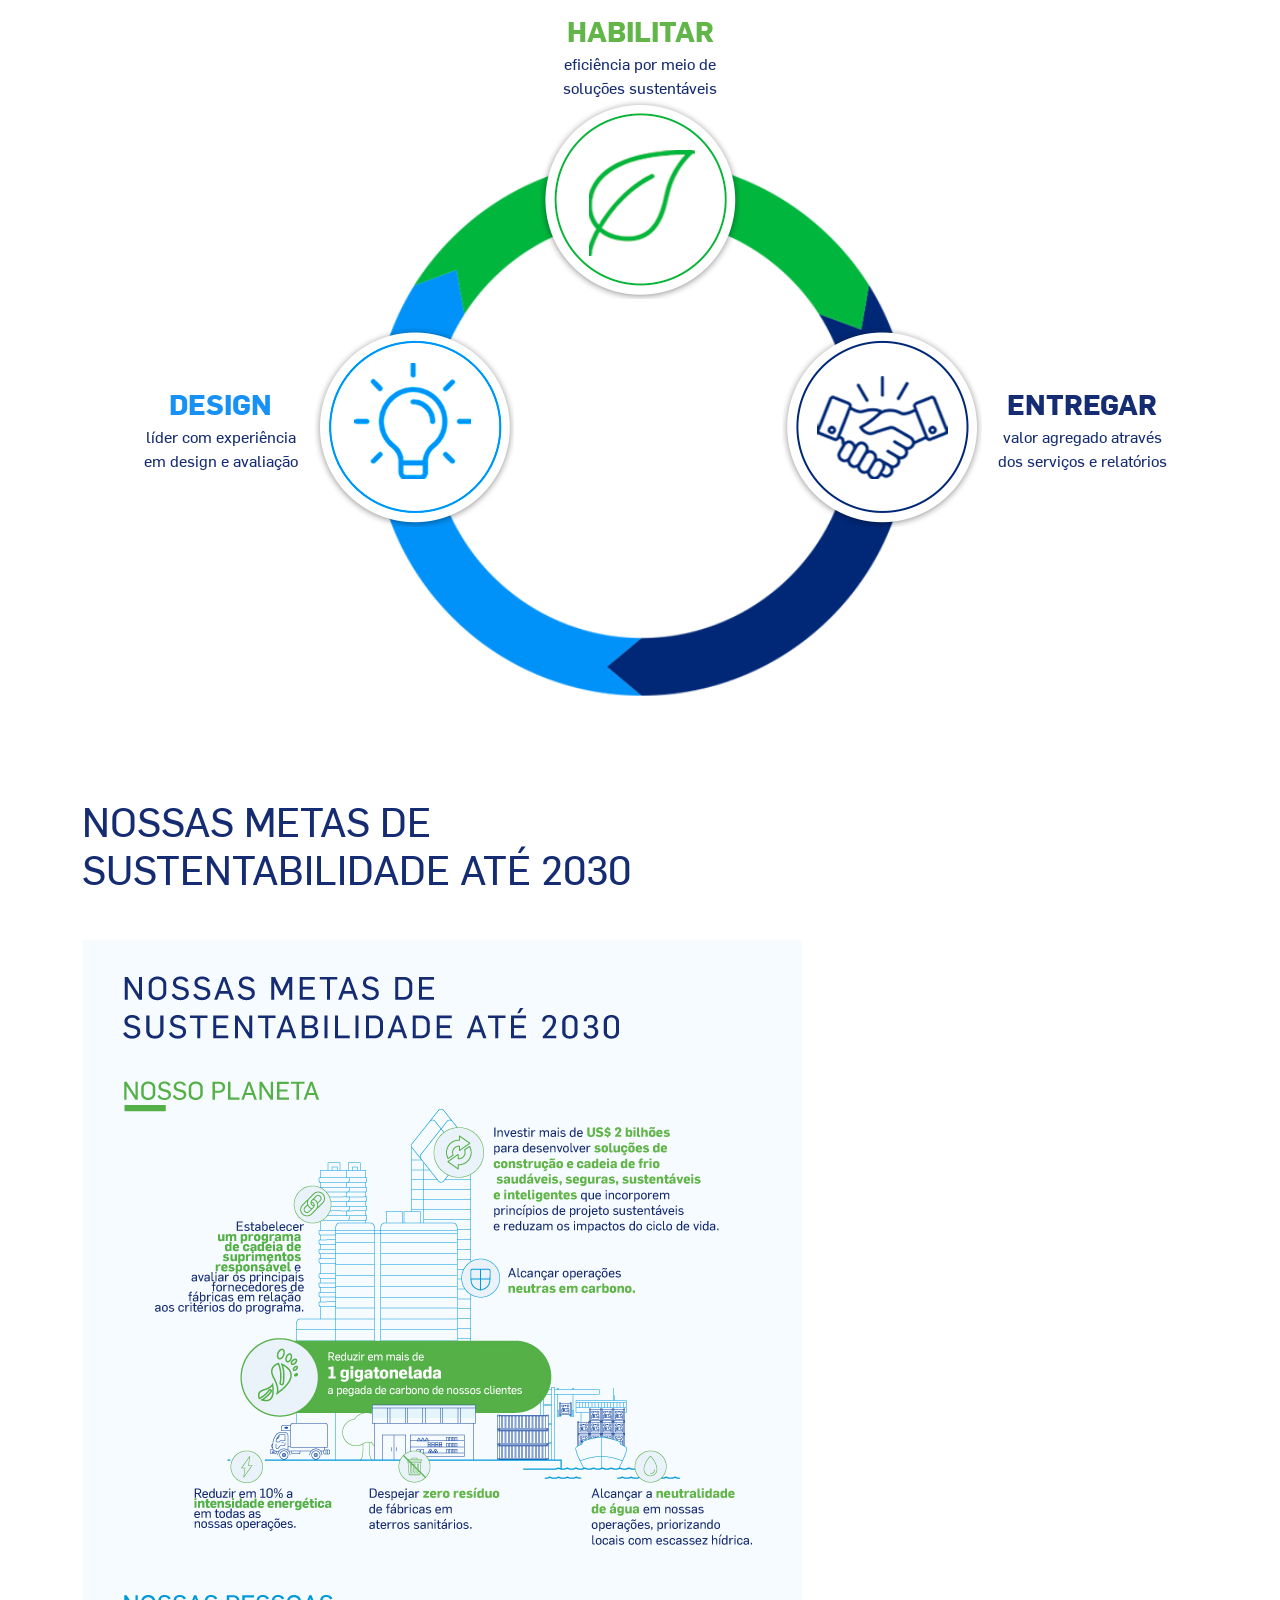
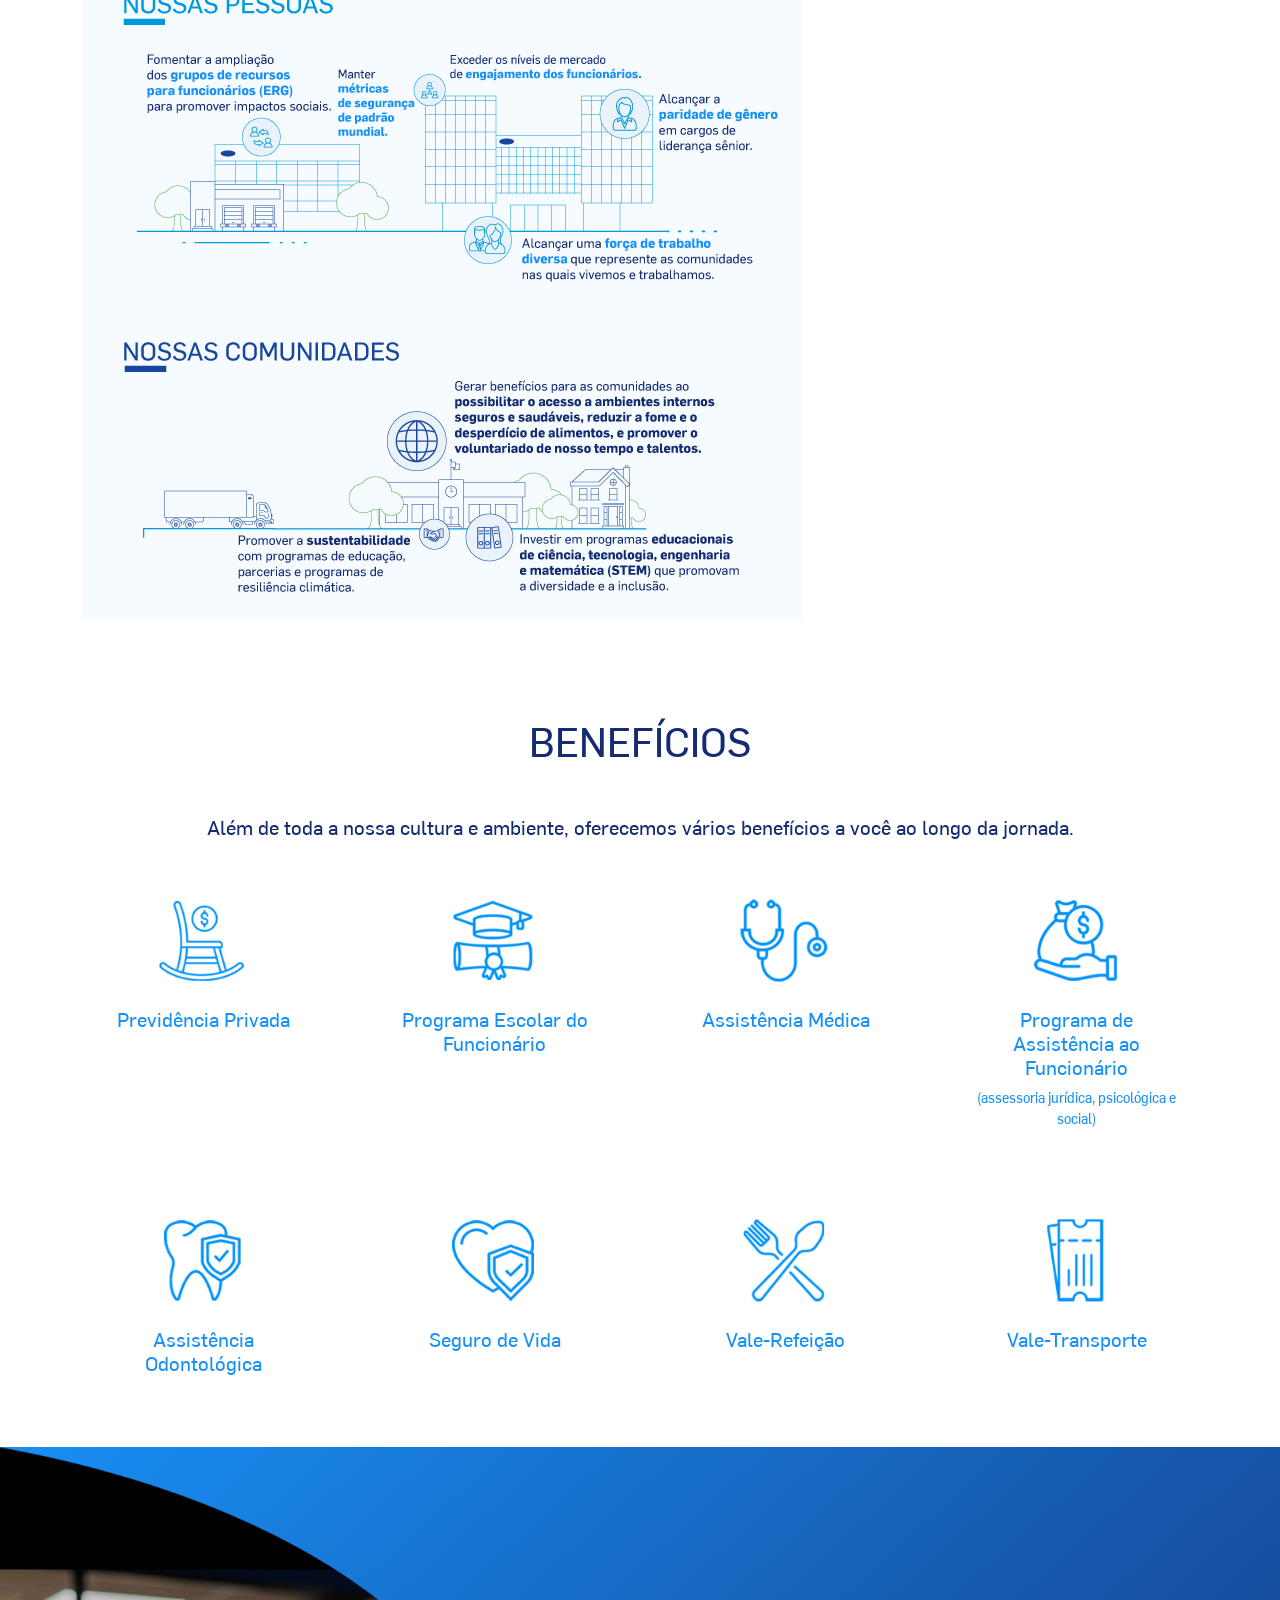
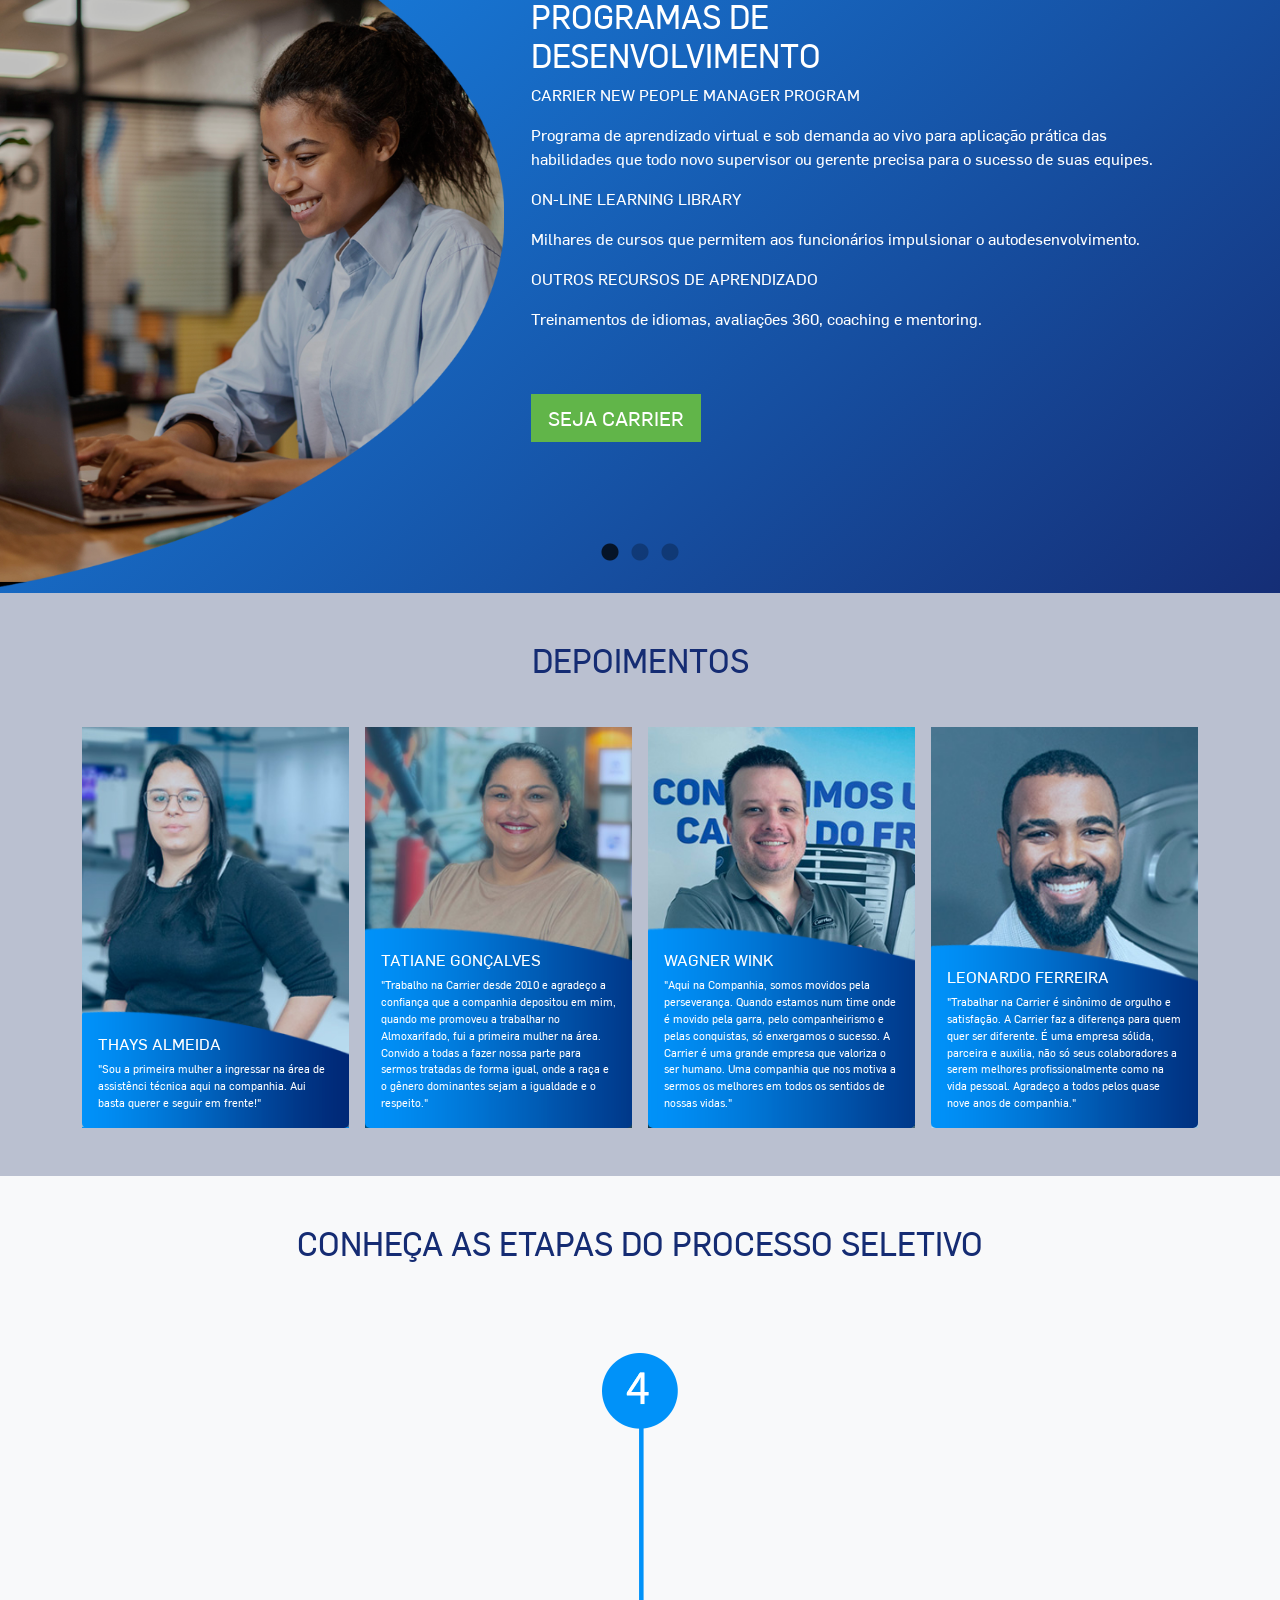
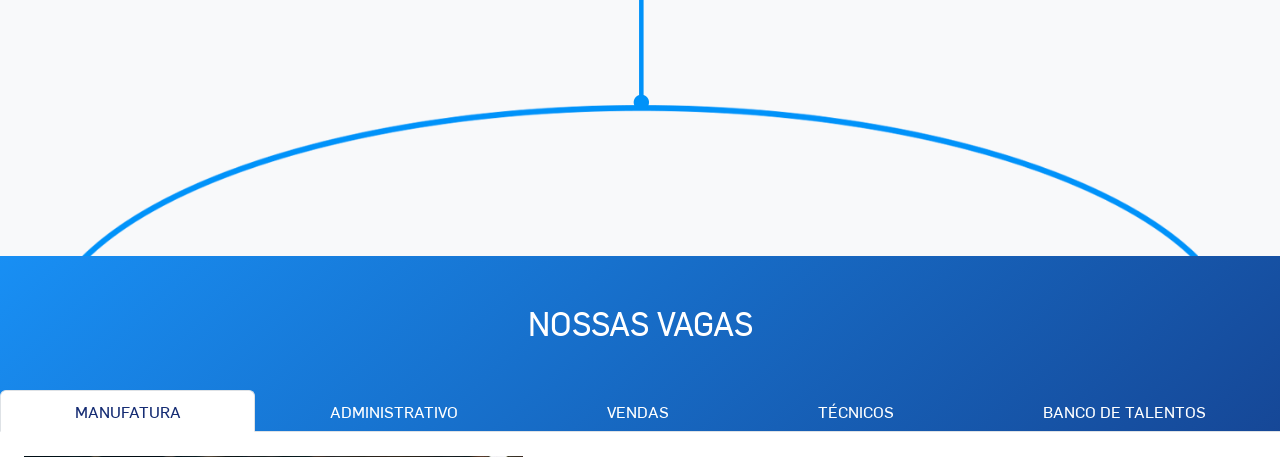
==== commit 77925a42: "devolvendo" ====
--- a/index.html
+++ b/index.html
@@ -885,10 +885,14 @@
             </div>
           </div>
         </section>
-        <!--
-        <section id="vagas" class="vagas py-5 bg-gradient-blue">
+   
+        
+        <section id="vagas" class="vagas py-5 bg-gradient-blue" >
+          
           <div class="container">
             <h2 class="text-white text-center mb-5">NOSSAS VAGAS</h2>
+          </div>
+        
             <ul class="nav nav-tabs nav-fill" id="tab" role="tablist">
               <li class="nav-item" role="presentation">
                 <button class="nav-link active text-white" data-bs-toggle="tab" data-bs-target="#content-manufatura" type="button" role="tab">MANUFATURA</button>
@@ -1416,7 +1420,7 @@
             </div>
           </div>
         </footer>
-      -->
+      
       </main>
 
     <script src="js/jquery.js"></script>
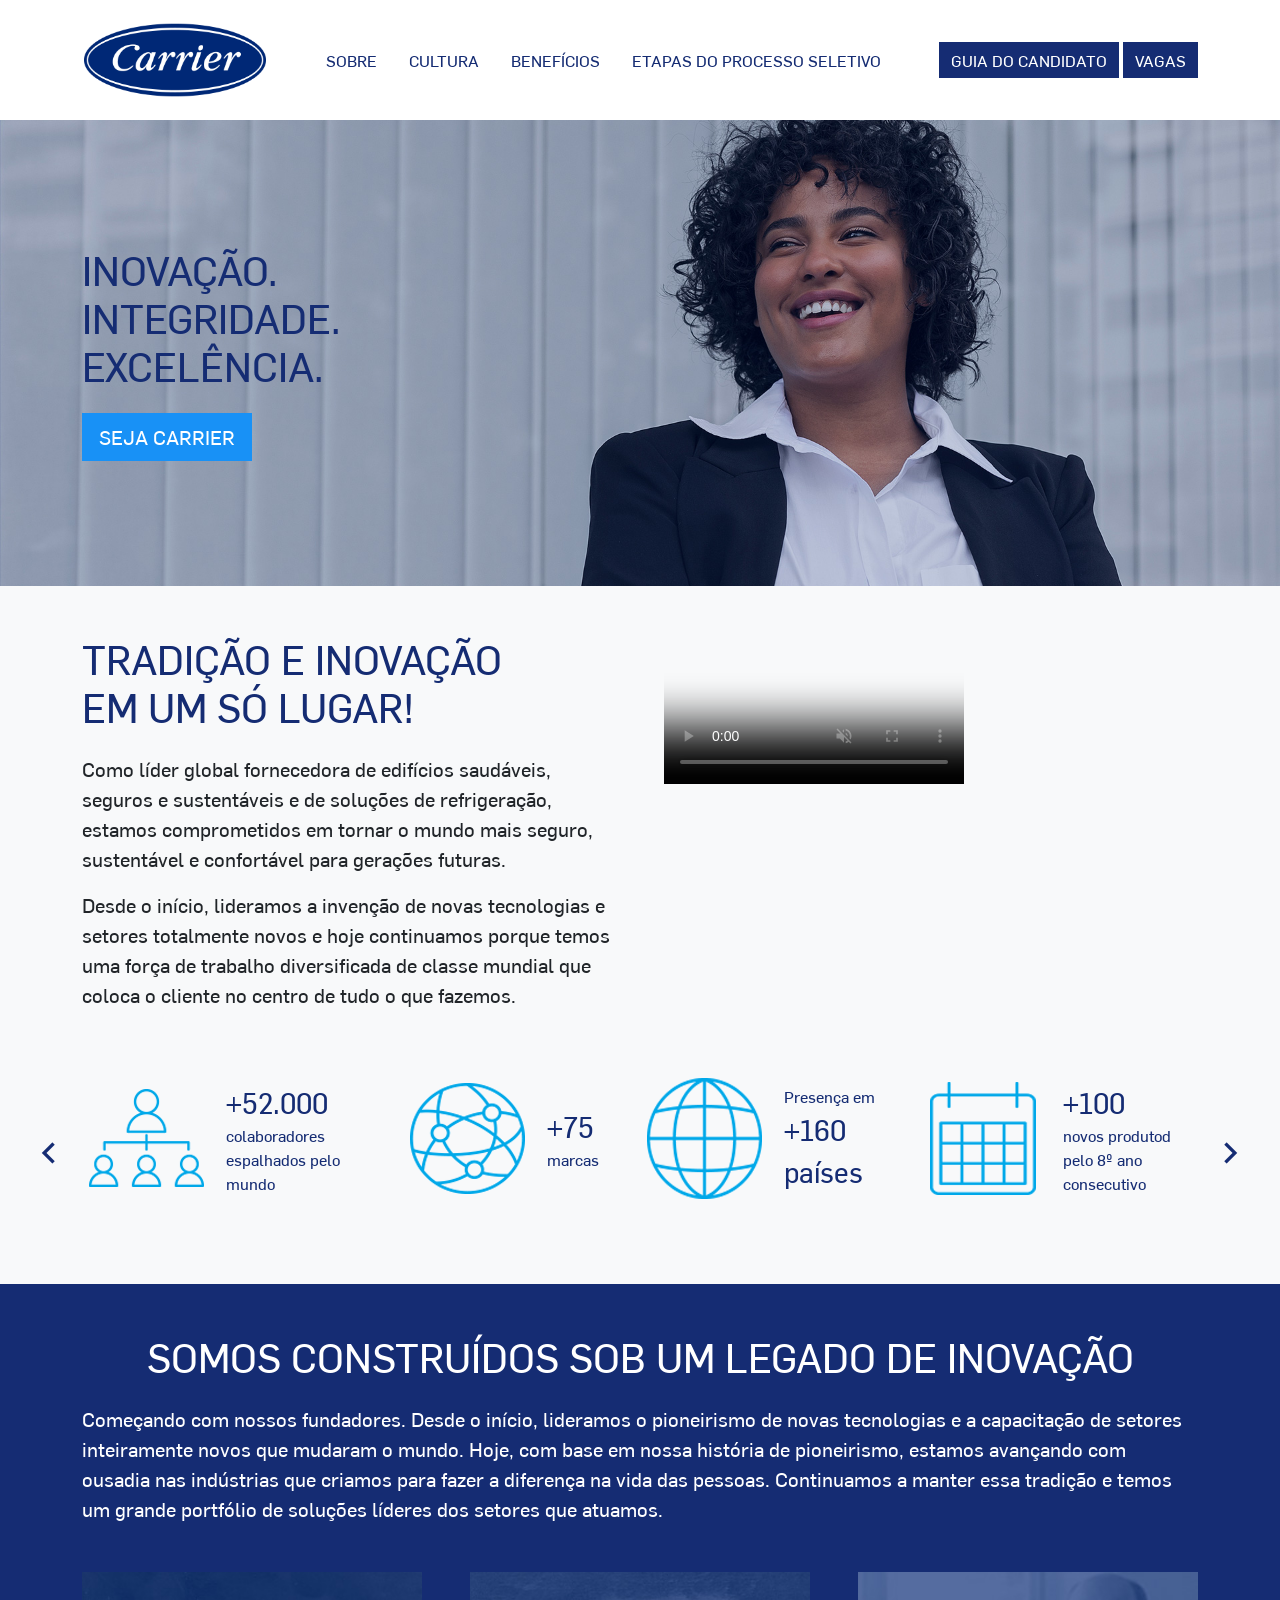
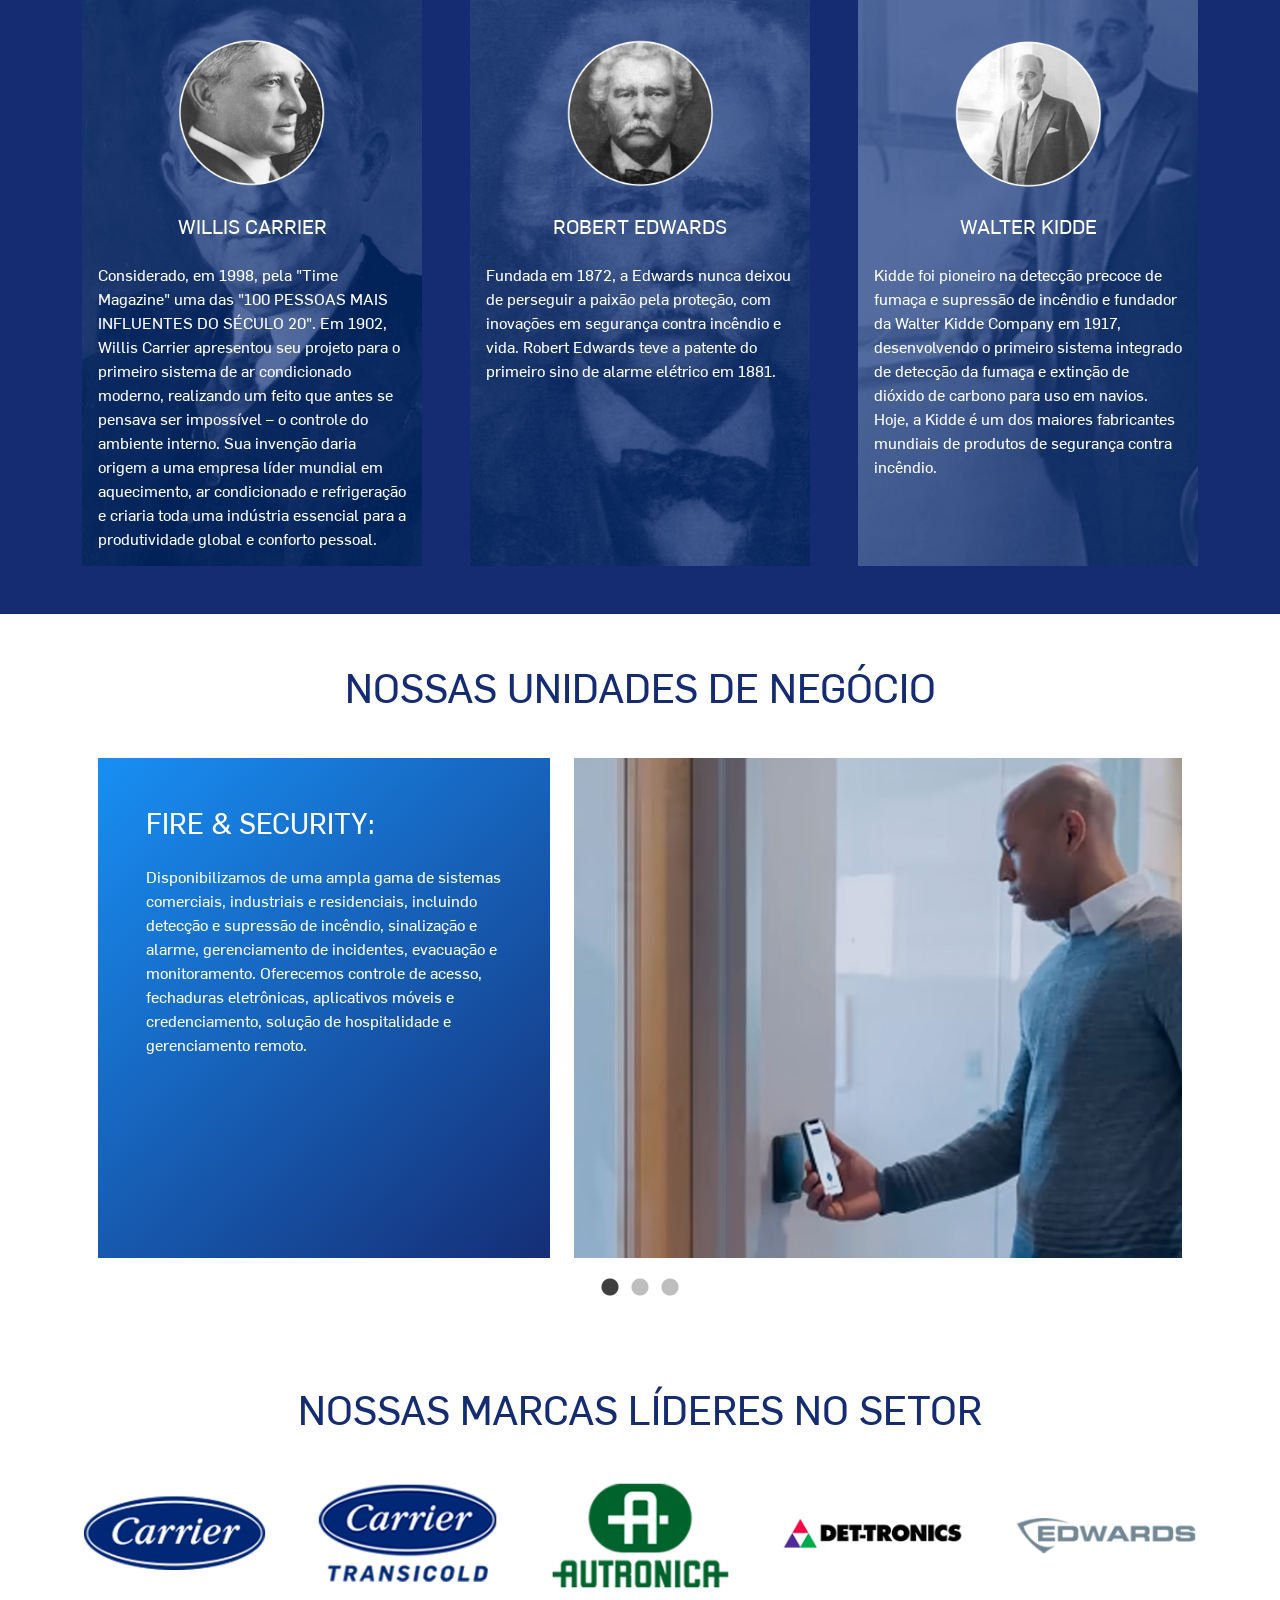
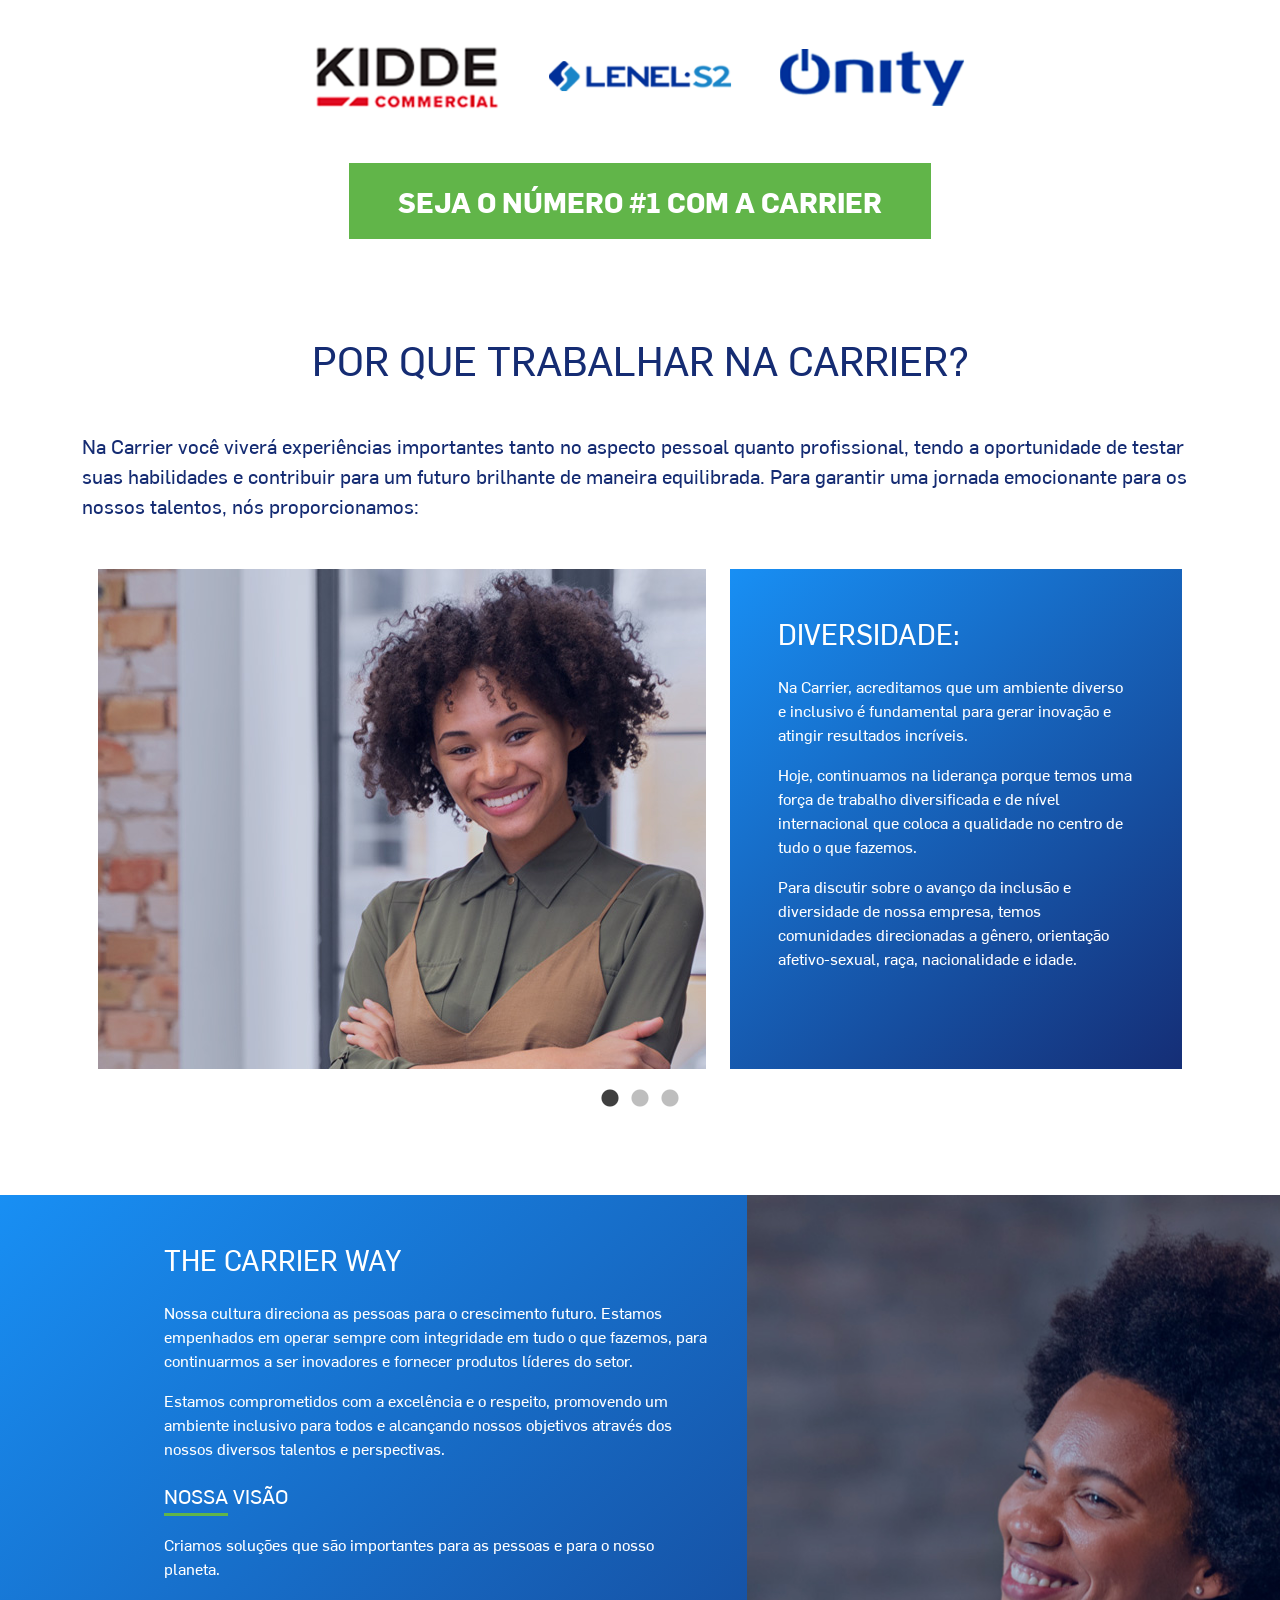
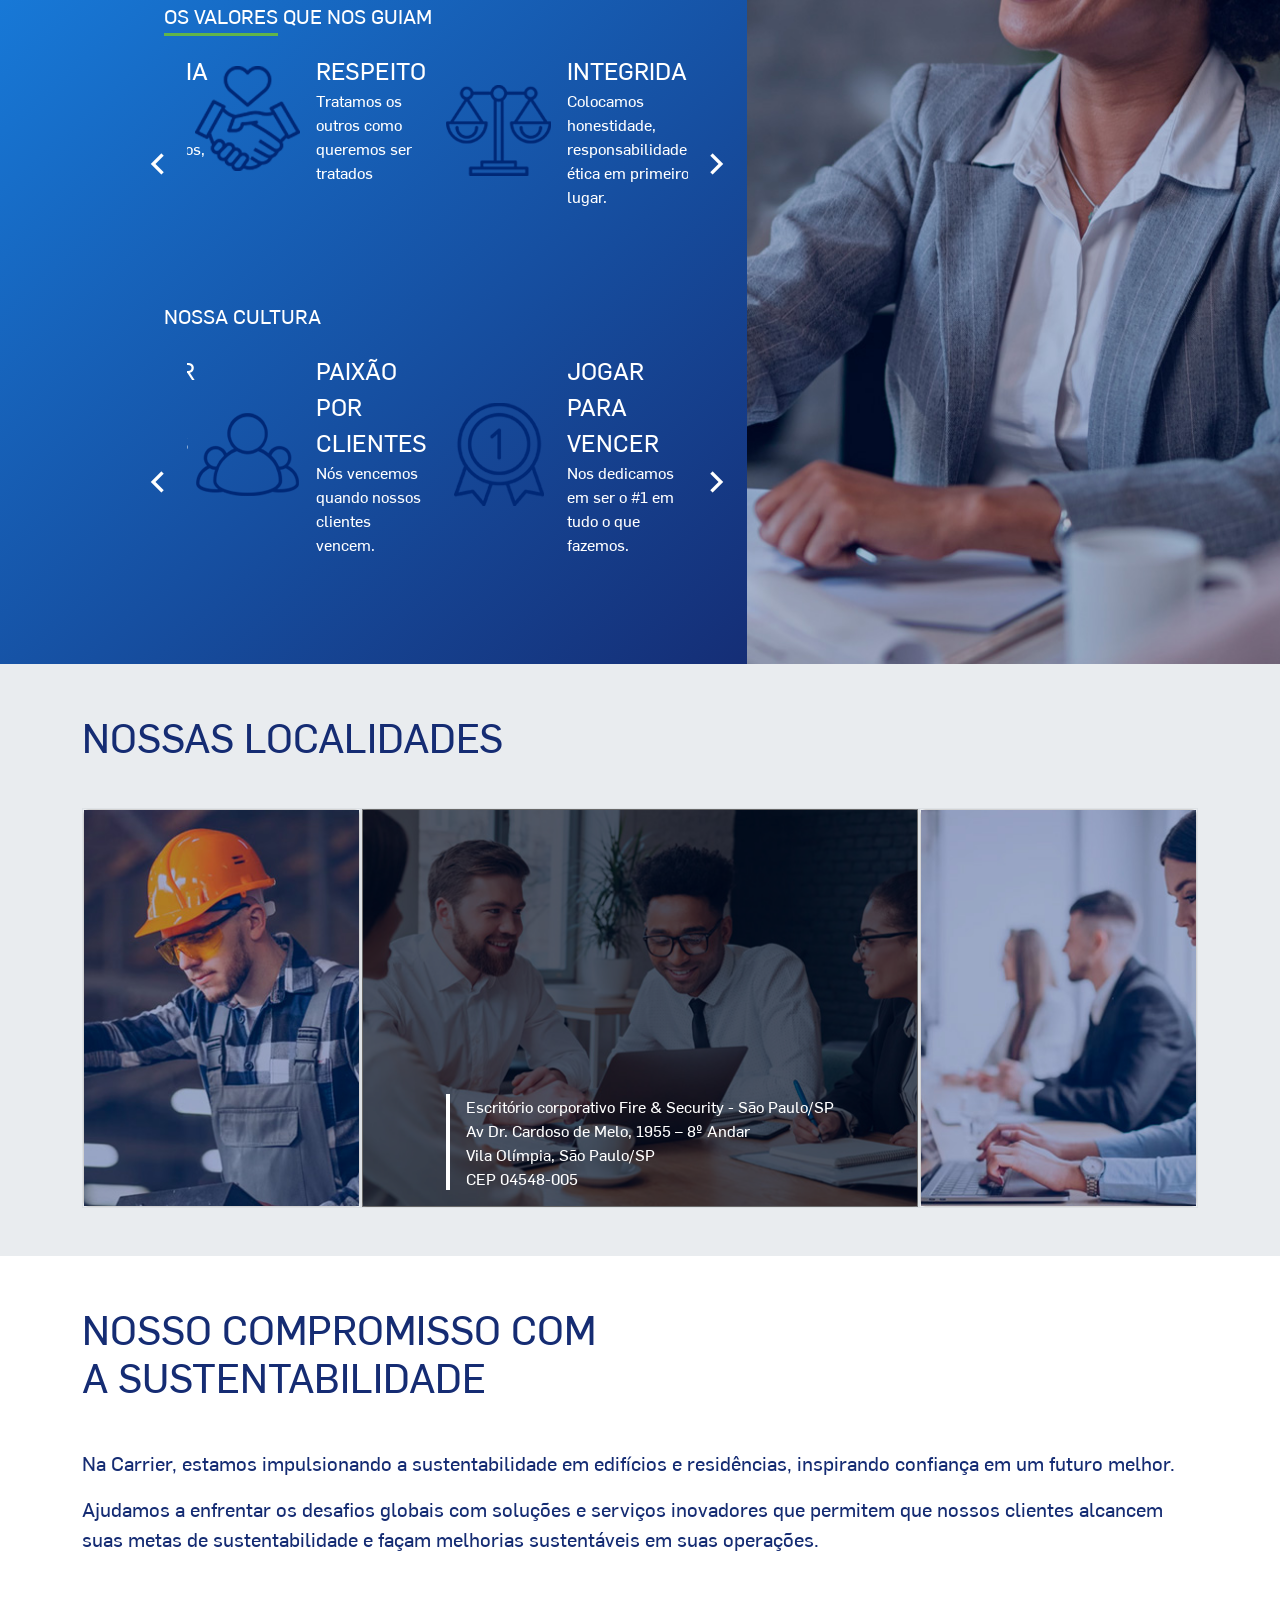
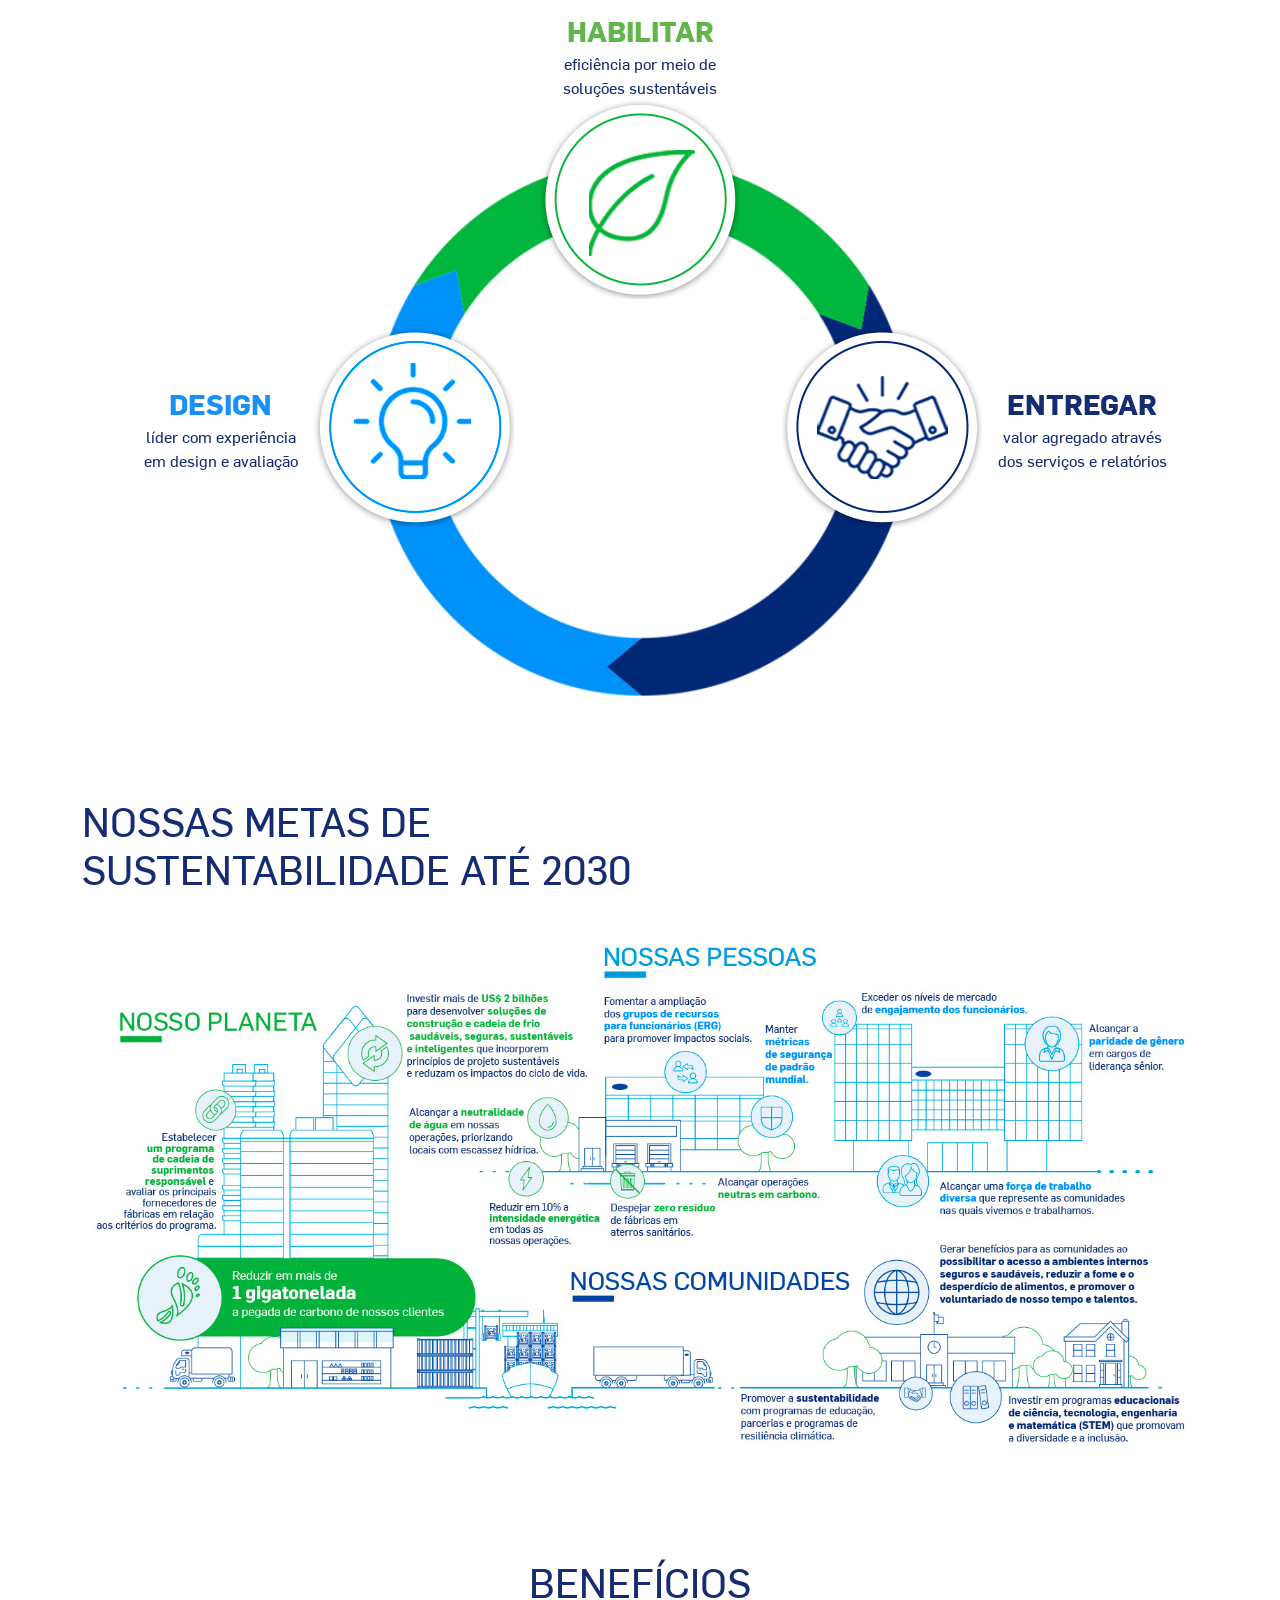
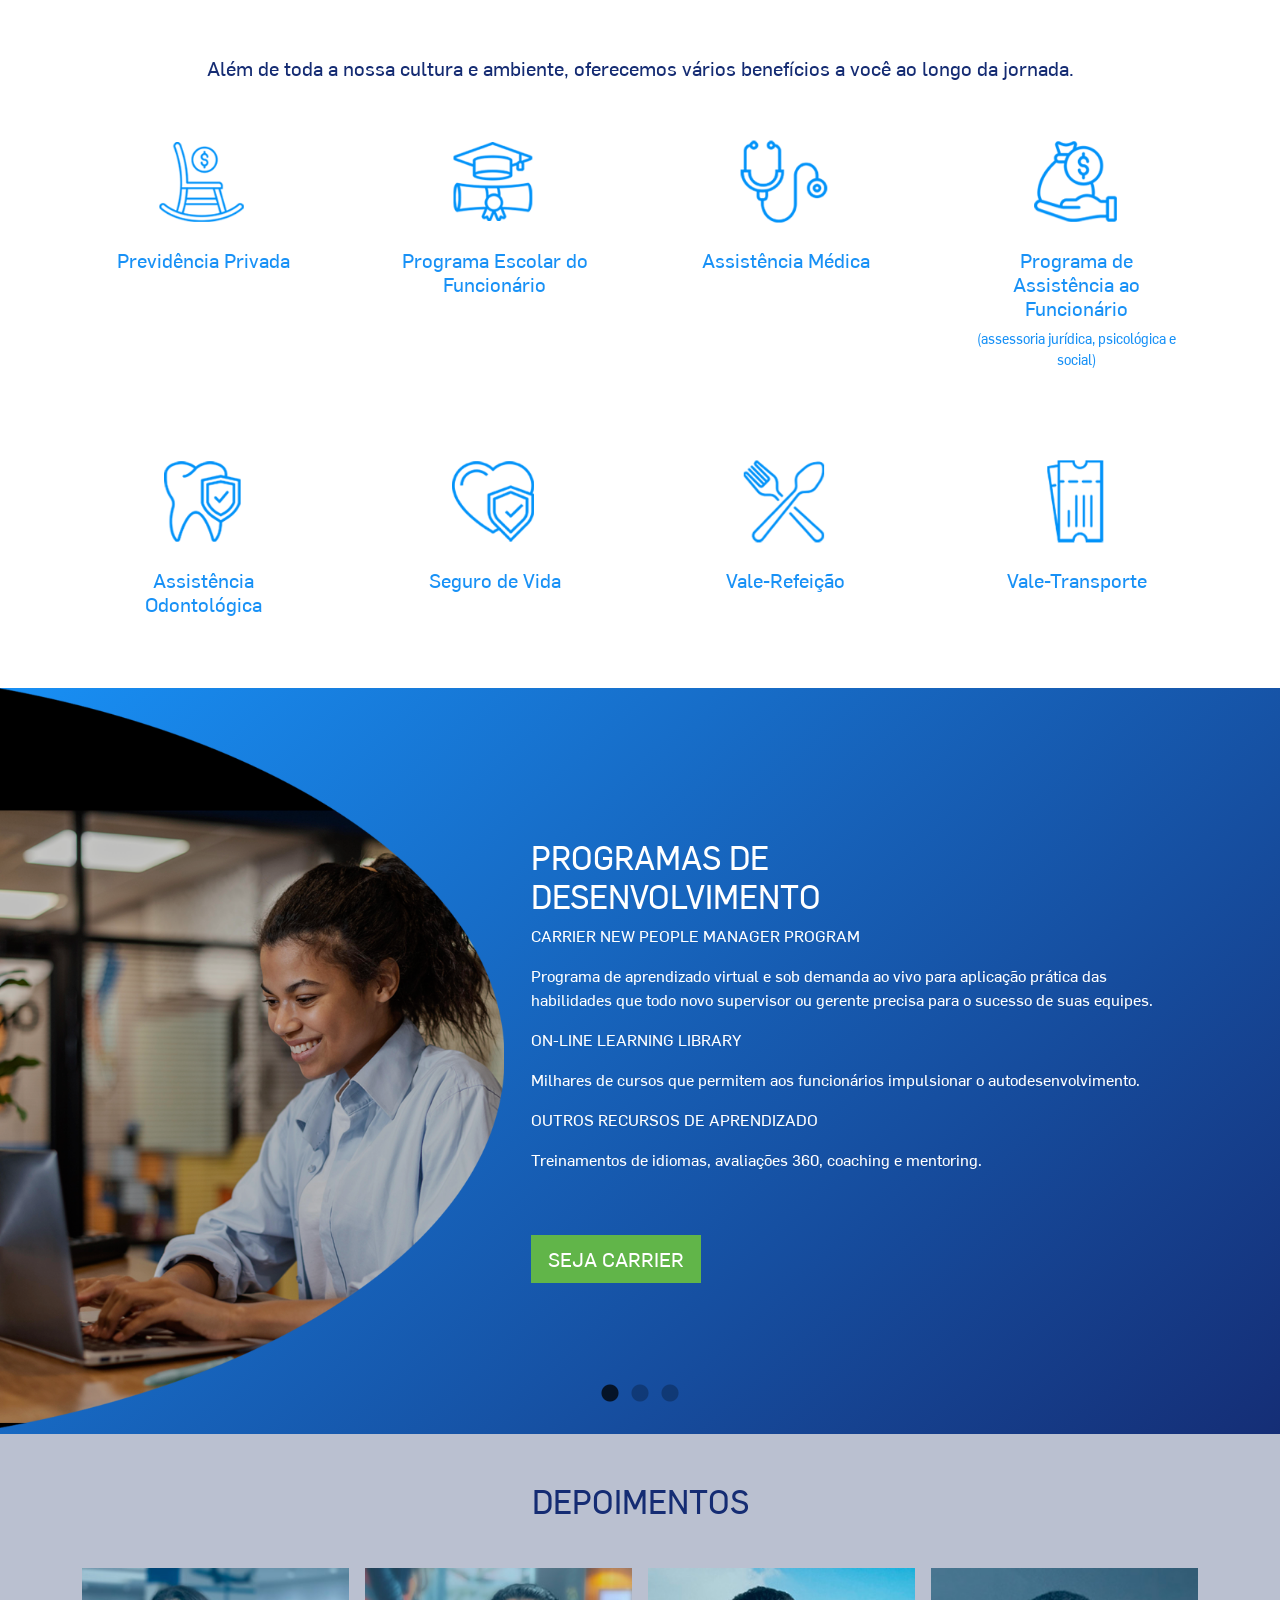
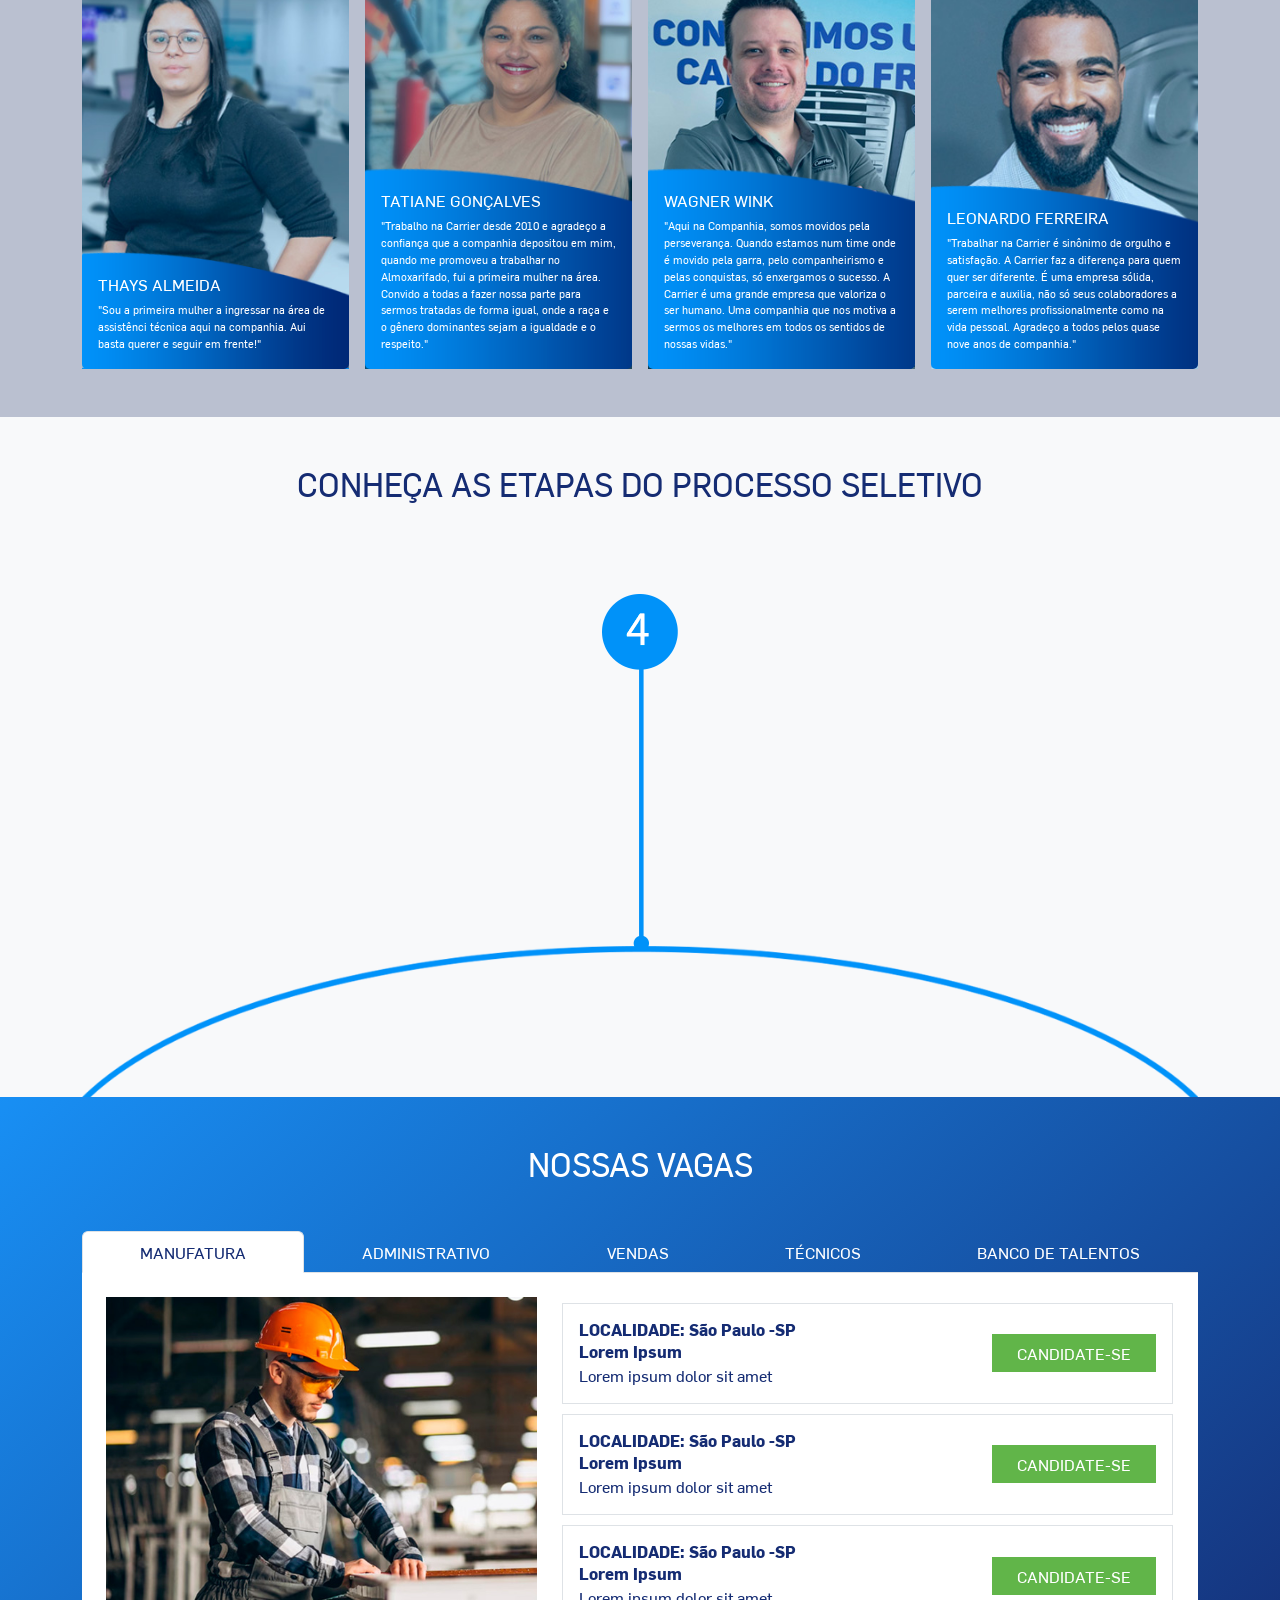
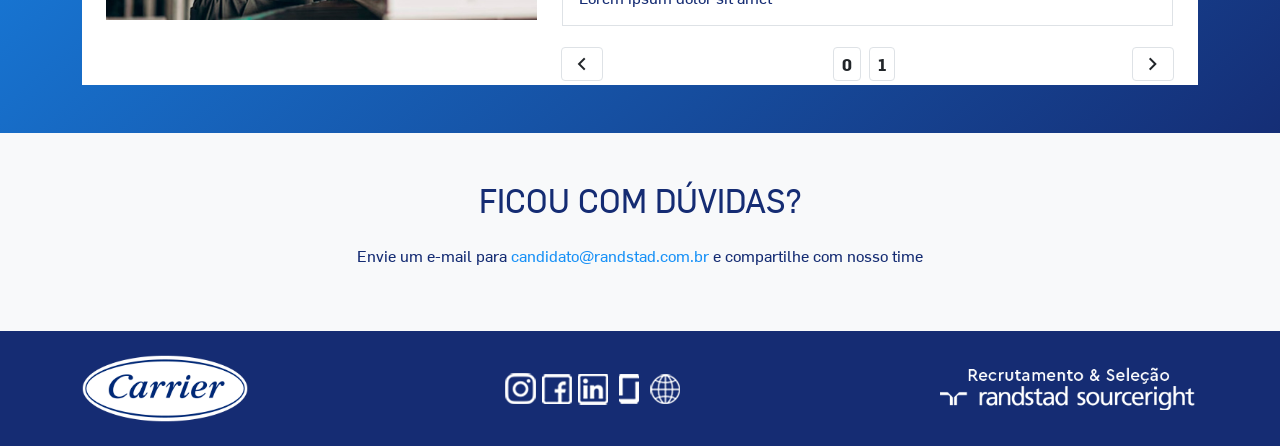
==== commit 47c1e1ab: "ajuste final" ====
--- a/index.html
+++ b/index.html
@@ -885,14 +885,10 @@
             </div>
           </div>
         </section>
-   
-        
-        <section id="vagas" class="vagas py-5 bg-gradient-blue" >
-          
+
+        <section id="vagas" class="vagas py-5 bg-gradient-blue">
           <div class="container">
             <h2 class="text-white text-center mb-5">NOSSAS VAGAS</h2>
-          </div>
-        
             <ul class="nav nav-tabs nav-fill" id="tab" role="tablist">
               <li class="nav-item" role="presentation">
                 <button class="nav-link active text-white" data-bs-toggle="tab" data-bs-target="#content-manufatura" type="button" role="tab">MANUFATURA</button>
@@ -910,8 +906,6 @@
                 <button class="nav-link text-white" data-bs-toggle="tab" data-bs-target="#content-banco-de-talentos" type="button" role="tab">BANCO DE TALENTOS</button>
               </li>
             </ul>
-
-            
             <div class="tab-content bg-white p-4" id="tab-content">
               
               <div class="tab-pane fade show active" id="content-manufatura" role="tabpanel">
@@ -1420,7 +1414,7 @@
             </div>
           </div>
         </footer>
-      
+          
       </main>
 
     <script src="js/jquery.js"></script>
--- a/css/custom.css
+++ b/css/custom.css
@@ -1,514 +1,159 @@
-@font-face {
-  font-family: "Flama";
-  src: url('../fonts/Flama-Basic.ttf');
-  font-weight: 400;
-}
-
-@font-face {
-  font-family: "Flama";
-  src: url('../fonts/flama-bold.ttf');
-  font-weight: 700;
-}
-
-html {
-  font-size: 100%;
-  max-width: 100%;
-  overflow-x: hidden;
-}
-
-body {
-  font-size: 100%;
-  font-family: "Flama", sans-serif;
-  -webkit-font-smoothing: antialiased;
-  text-rendering: optimizeLegibility;
-  overflow-x: hidden;
-  
-}
-
-body::-webkit-scrollbar {
-  display: none;
-
-}
 
 
-.back-show {
-  position: fixed;
-  overflow-y: hidden;
-  width: 100%;
-}
+@font-face {font-family: "Flama"; src: url('../fonts/Flama-Basic.ttf'); font-weight: 400;}
+@font-face {font-family: "Flama"; src: url('../fonts/flama-bold.ttf'); font-weight: 700;}
 
-.back-hidden {
-  position: static;
-}
+html {font-size: 100%; max-width: 100%; overflow-x: hidden;}
+body {font-size: 100%; font-family: "Flama", sans-serif; -webkit-font-smoothing: antialiased; text-rendering: optimizeLegibility; overflow-x: hidden;}
 
-.bg-dark-blue {
-  background-color: #152c73;
-}
+.back-show{position: fixed; overflow-y: hidden; width: 100%;}
+.back-hidden{position: static;}
+.bg-dark-blue{background-color: #152c73;}
+.bg-soft-blue{background-color: #1891f6;}
+.bg-gray{background-color: #bac0d0;}
+.text-green{color: #61b549;}
+.text-dark-blue{color: #152c73;}
+.text-soft-blue{color: #1891f6;}
+.bg-green{background-color: #61b549;}
+.bg-hightlight{background-color: #e0885a;}
+.btn:hover{background-color: #1891f6 !important;}
+.material-symbols-outlined {font-variation-settings: 'FILL' 0, 'wght' 600, 'GRAD' 0, 'opsz' 48}
+.bg-gradient-blue{ background: linear-gradient(138deg, rgba(24,143,244,1) 0%, rgba(21,46,118,1) 100%); }
 
-.bg-soft-blue {
-  background-color: #1891f6;
-}
+header{position: fixed; top: 0; z-index: 300; height: 120px;}
+header .nav-link:hover, header .nav-link.active{border-bottom: solid 3px #1891f6; padding-bottom: 4px;}
 
-.bg-gray {
-  background-color: #bac0d0;
-}
+section.banner{margin-top: 120px; background-image: url(../images/banner/banner.jpg); background-size: cover; --bs-aspect-ratio: 36.4%;}
 
-.text-green {
-  color: #61b549;
-}
+section.legado div.card1{background-image: url(../images/legado/card1.jpg); background-size: cover;}
 
-.text-dark-blue {
-  color: #152c73;
-}
+section.legado div.card2{background-image: url(../images/legado/card2.jpg); background-size: cover;}
+section.legado div.card3{background-image: url(../images/legado/card3.jpg); background-size: cover;}
 
-.text-soft-blue {
-  color: #1891f6;
-}
+section.nosso-jeito-de-ser span.border-bottom-green{border-bottom: solid 3px #61b549; padding-bottom: 4px; }
 
-.bg-green {
-  background-color: #61b549;
-}
+section.legado div.card1 h5, div.card2 h5, div.card3 h5{font-family: 'Flama';}
 
-.bg-hightlight {
-  background-color: #e0885a;
-}
+section.unidades .unidades-slide img{overflow: hidden;}
+section.unidades .unidades-slide .img-container{overflow: hidden;}
 
-.btn:hover {
-  background-color: #1891f6 !important;
-}
+section.trabalhar-na-carrier .trabalhar-na-carrier-slide img{object-fit: cover; overflow: hidden;}
+section.trabalhar-na-carrier .trabalhar-na-carrier-slide .img-container picture::after{position: absolute; content: ""; right: 0; top: 0; width: 1.5rem; height: 100%; background-color: #FFF;}
+section.trabalhar-na-carrier .trabalhar-na-carrier-slide .img-container{overflow: hidden;}
+section.trabalhar-na-carrier .slick-dots{bottom: -40px !important;}
 
-.material-symbols-outlined {
-  font-variation-settings: 'FILL' 0, 'wght' 600, 'GRAD' 0, 'opsz' 48
-}
+section.unidades .slick-dots{bottom: -40px !important;}
 
-.bg-gradient-blue {
-  background: linear-gradient(138deg, rgba(24, 143, 244, 1) 0%, rgba(21, 46, 118, 1) 100%);
-}
+section.localidades ul li{width: 50%; height: 400px; transition: all 0.3s ease-in-out;}
+section.localidades ul li:first-child{width: 25%;}
+section.localidades ul li:last-child{width: 25%;}
+section.localidades ul li::after{position: absolute; content: ""; width: 100%; height: 100%; top: 0; left: 0; background-color: rgba(0,0,0,0.5); opacity: 0; transition: all 0.3s ease-in-out;}
+section.localidades ul li:nth-child(2)::after{opacity: 1;}
+section.localidades ul li:hover::after{opacity: 1;}
+section.localidades ul li:hover{width: 50%;}
+section.localidades ul li:hover ~ li{width: 25%;}
+section.localidades ul li:hover ~ li::after{opacity: 0;}
+section.localidades ul li:has(~ li:hover){width: 25%;}
+section.localidades ul li:has(~ li:hover)::after{opacity: 0;}
+section.localidades ul li p.card-text{opacity: 0; transition: all 0.5s ease-in-out;}
+section.localidades ul li:nth-child(2) p.card-text{opacity: 1;}
 
-header {
-  position: fixed;
-  top: 0;
-  z-index: 300;
-  height: 120px;
-}
+section.sustentabilidade div.ring-container{margin-top: 200px;}
+section.sustentabilidade div.icon-right-container{margin-left: -24%;}
+section.sustentabilidade div.icon-left-container{margin-left: -7%;}
+section.sustentabilidade div.icon-right-container p,
+section.sustentabilidade div.icon-left-container p{width: max-content;}
 
-header .nav-link:hover,
-header .nav-link.active {
-  border-bottom: solid 3px #1891f6;
-  padding-bottom: 4px;
-}
+section.desenvolvimento{background: url(../images/desenvolvimento/back.png) right bottom / 40% auto no-repeat, linear-gradient(138deg, rgba(24,143,244,1) 0%, rgba(21,46,118,1) 100%);}
+section.desenvolvimento .slick-dots{ bottom: 30px; text-align: center;}
+section.desenvolvimento .slick-dotted.slick-slider{margin-bottom: 0 !important;}
 
-section.banner {
-  margin-top: 120px;
-  background-image: url(../images/banner/banner.jpg);
-  background-size: cover;
-  --bs-aspect-ratio: 36.4%;
-}
-
-section.legado div.card1 {
-  background-image: url(../images/legado/card1.jpg);
-  background-size: cover;
-}
-
-section.legado div.card2 {
-  background-image: url(../images/legado/card2.jpg);
-  background-size: cover;
-}
-
-section.legado div.card3 {
-  background-image: url(../images/legado/card3.jpg);
-  background-size: cover;
-}
-
-section.nosso-jeito-de-ser span.border-bottom-green {
-  border-bottom: solid 3px #61b549;
-  padding-bottom: 4px;
-}
-
-section.legado div.card1 h5,
-div.card2 h5,
-div.card3 h5 {
-  font-family: 'Flama';
-}
-
-section.unidades .unidades-slide img {
-  overflow: hidden;
-}
-
-section.unidades .unidades-slide .img-container {
-  overflow: hidden;
-}
-
-section.trabalhar-na-carrier .trabalhar-na-carrier-slide img {
-  object-fit: cover;
-  overflow: hidden;
-}
-
-section.trabalhar-na-carrier .trabalhar-na-carrier-slide .img-container picture::after {
-  position: absolute;
-  content: "";
-  right: 0;
-  top: 0;
-  width: 1.5rem;
-  height: 100%;
-  background-color: #FFF;
-}
-
-section.trabalhar-na-carrier .trabalhar-na-carrier-slide .img-container {
-  overflow: hidden;
-}
-
-section.trabalhar-na-carrier .slick-dots {
-  bottom: -40px !important;
-}
-
-section.unidades .slick-dots {
-  bottom: -40px !important;
-}
-
-section.localidades ul li {
-  width: 50%;
-  height: 400px;
-  transition: all 0.3s ease-in-out;
-}
-
-section.localidades ul li:first-child {
-  width: 25%;
-}
-
-section.localidades ul li:last-child {
-  width: 25%;
-}
-
-section.localidades ul li::after {
-  position: absolute;
-  content: "";
-  width: 100%;
-  height: 100%;
-  top: 0;
-  left: 0;
-  background-color: rgba(0, 0, 0, 0.5);
-  opacity: 0;
-  transition: all 0.3s ease-in-out;
-}
-
-section.localidades ul li:nth-child(2)::after {
-  opacity: 1;
-}
-
-section.localidades ul li:hover::after {
-  opacity: 1;
-}
-
-section.localidades ul li:hover {
-  width: 50%;
-}
-
-section.localidades ul li:hover~li {
-  width: 25%;
-}
-
-section.localidades ul li:hover~li::after {
-  opacity: 0;
-}
-
-section.localidades ul li:has(~ li:hover) {
-  width: 25%;
-}
-
-section.localidades ul li:has(~ li:hover)::after {
-  opacity: 0;
-}
-
-section.localidades ul li p.card-text {
-  opacity: 0;
-  transition: all 0.5s ease-in-out;
-}
-
-section.localidades ul li:nth-child(2) p.card-text {
-  opacity: 1;
-}
-
-section.sustentabilidade div.ring-container {
-  margin-top: 200px;
-}
-
-section.sustentabilidade div.icon-right-container {
-  margin-left: -24%;
-}
-
-section.sustentabilidade div.icon-left-container {
-  margin-left: -7%;
-}
-
-section.sustentabilidade div.icon-right-container p,
-section.sustentabilidade div.icon-left-container p {
-  width: max-content;
-}
-
-section.desenvolvimento {
-  background: url(../images/desenvolvimento/back.png) right bottom / 40% auto no-repeat, linear-gradient(138deg, rgba(24, 143, 244, 1) 0%, rgba(21, 46, 118, 1) 100%);
-}
-
-section.desenvolvimento .slick-dots {
-  bottom: 30px;
-  text-align: center;
-}
-
-section.desenvolvimento .slick-dotted.slick-slider {
-  margin-bottom: 0 !important;
-}
-
-section.depoimentos .card-img-overlay {
-  background-image: url("../images/depoimentos/depoimentos-back-text.png");
-  background-size: cover;
-  bottom: 0;
-  top: auto;
-}
-
-section.depoimentos .card-text.small {
-  font-size: 0.7rem !important;
-}
+section.depoimentos .card-img-overlay{background-image: url("../images/depoimentos/depoimentos-back-text.png"); background-size: cover; bottom: 0; top: auto;}
+section.depoimentos .card-text.small{font-size: 0.7rem !important;}
 
 
-section.etapas {
-  height: 680px;
-}
+section.etapas{height: 680px;}
+section.etapas .dot-container p{top: 25%; left: 70%; width: max-content;}
+section.etapas .dot{background-color: red;}
+section.etapas .dot1{position: absolute; left: 0; bottom: 16%;}
+section.etapas .dot2{position: absolute; left: 16%; bottom: 64%;}
+section.etapas .dot3{position: absolute; left: 31%; bottom: 83%;}
+section.etapas .dot4{position: absolute; left: 50%; bottom: 88%; transform: translateX(-50%);}
+section.etapas .dot5{position: absolute; right: 31%; bottom: 83%;}
+section.etapas .dot6{position: absolute; right: 15%; bottom: 61%;}
+section.etapas .dot7{position: absolute; right: 0; bottom: 16%;}
 
-section.etapas .dot-container p {
-  top: 25%;
-  left: 70%;
-  width: max-content;
-}
-
-section.etapas .dot {
-  background-color: red;
-}
-
-section.etapas .dot1 {
-  position: absolute;
-  left: 0;
-  bottom: 16%;
-}
-
-section.etapas .dot2 {
-  position: absolute;
-  left: 16%;
-  bottom: 64%;
-}
-
-section.etapas .dot3 {
-  position: absolute;
-  left: 31%;
-  bottom: 83%;
-}
-
-section.etapas .dot4 {
-  position: absolute;
-  left: 50%;
-  bottom: 88%;
-  transform: translateX(-50%);
-}
-
-section.etapas .dot5 {
-  position: absolute;
-  right: 31%;
-  bottom: 83%;
-}
-
-section.etapas .dot6 {
-  position: absolute;
-  right: 15%;
-  bottom: 61%;
-}
-
-section.etapas .dot7 {
-  position: absolute;
-  right: 0;
-  bottom: 16%;
-}
-
-section.vagas .nav-tabs .nav-item.show .nav-link,
-.nav-tabs .nav-link.active {
-  color: #152c73 !important;
-}
+section.vagas .nav-tabs .nav-item.show .nav-link, .nav-tabs .nav-link.active {color: #152c73 !important; }
 
 /* xs */
 @media (max-width: 575.98px) {
 
-  .sidebar {
-    position: absolute;
-    width: 85vw;
-    top: 0px;
-    padding: 60px 20px 100px 20px;
-    height: 100vh;
-    transition: all 0.3s ease;
-    z-index: 3;
-    overflow-y: auto;
-    background-color: #FFF;
-  }
+  .sidebar{position:absolute; width: 85vw; top: 0px; padding: 60px 20px 100px 20px; height: 100vh; transition: all 0.3s ease; z-index: 3; overflow-y: auto; background-color: #FFF;}
+  .sidebar.hide{transform: translateX(-105%);}
+  .sidebar.show{transform: translateX(-4%);}
+  .sidebar nav a{padding: 0; color: #242424 !important; text-decoration: none;}
+  .sidebar ul.nav{flex-direction: column;}
+  .sidebar ul.nav li{padding: 6px 0;}
+  .sidebar ul.nav li{text-align: left; }
+  .sidebar ul.nav li::before {content: none;}
 
-  .sidebar.hide {
-    transform: translateX(-105%);
-  }
-
-  .sidebar.show {
-    transform: translateX(-4%);
-  }
-
-  .sidebar nav a {
-    padding: 0;
-    color: #242424 !important;
-    text-decoration: none;
-  }
-
-  .sidebar ul.nav {
-    flex-direction: column;
-  }
-
-  .sidebar ul.nav li {
-    padding: 6px 0;
-  }
-
-  .sidebar ul.nav li {
-    text-align: left;
-  }
-
-  .sidebar ul.nav li::before {
-    content: none;
-  }
-
-  header {
-    position: static;
-    height: 80px;
-  }
-
-  section.banner {
-    margin-top: 0;
-    background-image: url(../images/banner/banner-mobile.jpg);
-    --bs-aspect-ratio: 177%;
-  }
-
-  section.banner h2 {
-    color: #FFF !important;
-  }
-
-  section.etapas {
-    height: auto;
-  }
-
-
-
+  header{position: static; height: 80px;}
+  section.banner{margin-top: 0; background-image: url(../images/banner/banner-mobile.jpg); --bs-aspect-ratio: 177%;}
+  section.banner h2{color: #FFF !important;}
+  section.etapas{height: auto;}
+  
+  
+  
 
 
 }
 
 /* sm */
-@media (min-width: 576px) and (max-width: 767.98px) {}
+@media (min-width: 576px) and (max-width: 767.98px) { }
 
 /* md */
-@media (min-width: 768px) and (max-width: 991.98px) {}
+@media (min-width: 768px) and (max-width: 991.98px) { }
 
 /* lg */
 @media (min-width: 992px) and (max-width: 1199.98px) {
 
-  header a.nav-link {
-    font-size: 0.75rem;
-  }
-
-  section.nosso-jeito-de-ser {
-    background-image: none;
-  }
+  header a.nav-link{font-size: 0.75rem;}
+  section.nosso-jeito-de-ser{background-image: none;}
 
 }
 
 /* xl */
-@media (min-width: 1200px) and (max-width: 1399.98px) {}
+@media (min-width: 1200px) and (max-width: 1399.98px) {
+
+}
 
 /* xxl */
-@media (min-width: 1400px) {}
+@media (min-width: 1400px) { }
 
 
 @media screen and (prefers-reduced-motion:reduce) {
-  .form-control {
-    transition: all 0.3s ease !important;
-  }
-
-  .form-floating>label {
-    transition: all 0.3s ease !important;
-  }
-
-  .btn {
-    transition: all 0.3s ease !important;
-  }
-
-  .fade {
-    transition: all 0.3s ease !important;
-  }
-
-  .collapsing {
-    transition: all 0.3s ease !important;
-  }
-
-  .custom-switch .custom-control-label::after {
-    transition: all 0.3s ease !important;
-  }
-
-  .custom-range::-webkit-slider-thumb {
-    -webkit-transition: all 0.3s ease !important;
-    transition: all 0.3s ease !important;
-  }
-
-  .custom-range::-moz-range-thumb {
-    -moz-transition: all 0.3s ease !important;
-    transition: all 0.3s ease !important;
-  }
-
-  .custom-range::-ms-thumb {
-    -ms-transition: all 0.3s ease !important;
-    transition: all 0.3s ease !important;
-  }
-
+  .form-control{transition: all 0.3s ease !important;}
+  .form-floating > label{transition: all 0.3s ease !important;}
+  .btn{transition: all 0.3s ease !important;}
+  .fade{transition: all 0.3s ease !important;}
+  .collapsing{transition: all 0.3s ease !important;}
+  .custom-switch .custom-control-label::after{transition: all 0.3s ease !important;}
+  .custom-range::-webkit-slider-thumb{-webkit-transition: all 0.3s ease !important; transition: all 0.3s ease !important;}
+  .custom-range::-moz-range-thumb{-moz-transition: all 0.3s ease !important; transition: all 0.3s ease !important;}
+  .custom-range::-ms-thumb{-ms-transition: all 0.3s ease !important; transition: all 0.3s ease !important;}
   .custom-control-label::before,
   .custom-file-label,
-  .custom-select {
-    transition: all 0.3s ease !important;
-  }
-
-  .badge {
-    transition: all 0.3s ease !important;
-  }
-
-  .progress-bar {
-    transition: all 0.3s ease !important;
-  }
-
-  .progress-bar-animated {
-    -webkit-animation: none;
-    animation: none
-  }
-
-  .modal.fade .modal-dialog {
-    transition: all 0.3s ease !important;
-  }
-
-  .carousel-item {
-    transition: all 0.3s ease !important;
-  }
-
+  .custom-select{transition: all 0.3s ease !important;}
+  .badge{transition: all 0.3s ease !important;}
+  .progress-bar{transition: all 0.3s ease !important;}
+  .progress-bar-animated{-webkit-animation:none; animation:none}
+  .modal.fade .modal-dialog{transition: all 0.3s ease !important;}
+  .carousel-item{transition: all 0.3s ease !important;}
   .carousel-fade .active.carousel-item-left,
-  .carousel-fade .active.carousel-item-right {
-    transition: all 0.3s ease !important;
-  }
-
+  .carousel-fade .active.carousel-item-right{transition: all 0.3s ease !important;}
   .carousel-control-next,
-  .carousel-control-prev {
-    transition: all 0.3s ease !important;
-  }
-
-  .carousel-indicators li {
-    transition: all 0.3s ease !important;
-  }
+  .carousel-control-prev{transition: all 0.3s ease !important;}
+  .carousel-indicators li{transition: all 0.3s ease !important;}
 }
 
 /*
